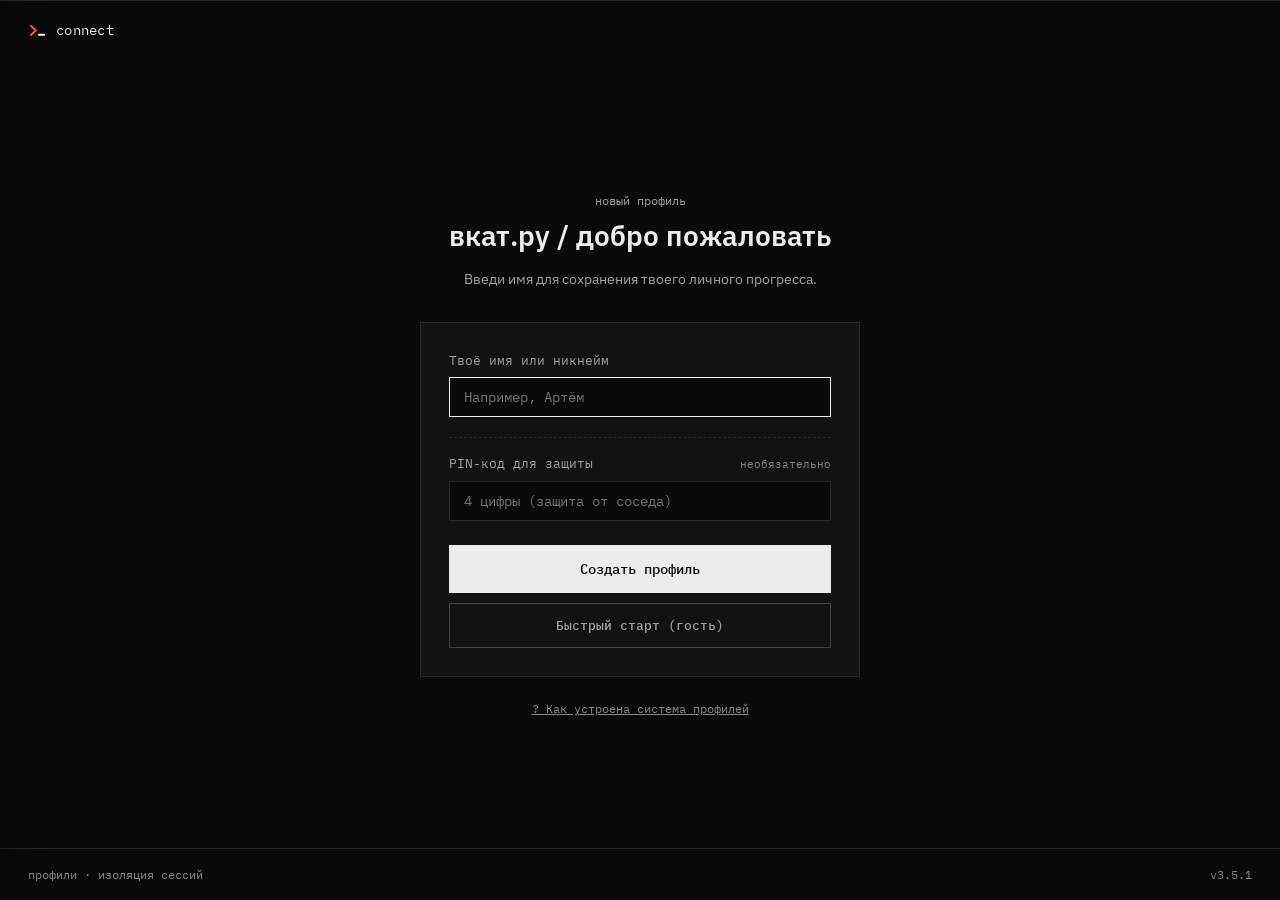
==== index.html @ 873db691 "feat(pet): glyphs in the intro slides Slides were text-only walls with a large empty bottom. Slide 1" ====
<!DOCTYPE html>
<html lang="ru">

<head>
  <meta charset="UTF-8">
  <meta name="viewport" content="width=device-width, initial-scale=1.0">
  <title>вкат.py — интерактивный тренажёр по Python</title>
  <link rel="icon" type="image/svg+xml" href="data:image/svg+xml,%3Csvg xmlns='http://www.w3.org/2000/svg' viewBox='0 0 32 32'%3E%3Crect width='32' height='32' rx='7' fill='%230B0B0C'/%3E%3Cpath d='M8 7l7 9-7 9' stroke='%23FF6A00' stroke-width='3.5' stroke-linecap='round' stroke-linejoin='round' fill='none'/%3E%3Crect x='17' y='22' width='8' height='3.5' rx='1.75' fill='%23FFFFFF'/%3E%3C/svg%3E">
  <link rel="stylesheet" href="app/styles.css">
  <link rel="stylesheet" href="app/pet-art.css">
</head>

<body>

  <!-- ТОПБАР (общий для экранов урока и финала) -->
  <div id="app-topbar" class="topbar" style="display: none;">
    <div class="topbar-brand">
      <div id="app-mark" class="mark" title="На стартовый экран">
        <svg viewBox="0 0 28 18" fill="none" class="brand-sign-mini" aria-hidden="true">
          <path d="M4 2.5L11 9L4 15.5" stroke="#FF6A00" stroke-width="2.75" stroke-linecap="round" stroke-linejoin="round"/>
          <rect x="14" y="13.5" width="10" height="2.75" rx="1.375" fill="#FFFFFF"/>
        </svg>
        <span>connect</span>
      </div>
      <button id="btn-tree-toggle" class="btn-tree-toggle" title="Оглавление курса">дерево тем</button>
      <button type="button" id="btn-topbar-sandbox" class="btn-tree-toggle" style="margin-left: 8px;" title="Свободная песочница Python">песочница</button>
    </div>
    <div class="topbar-right">
      <div id="app-user-badge" class="topbar-user" title="Активный профиль">
        <span id="app-user-name" class="user-name"></span>
        <button id="btn-app-switch-profile" class="btn-switch-profile">сменить</button>
      </div>
      <div id="app-breadcrumb" class="breadcrumb">тема <b>·</b> задание 1 из 5</div>
    </div>
  </div>
  <div class="progress-track">
    <div id="progress-fill" class="progress-fill"></div>
  </div>

  <!-- ЭКРАН 0: ВЫБОР ИЛИ СОЗДАНИЕ ПРОФИЛЯ -->
  <div id="screen-profiles" class="screen">
    <div class="topbar" style="border-bottom: none;">
      <div class="topbar-brand">
        <div class="mark">
          <svg viewBox="0 0 28 18" fill="none" class="brand-sign-mini" aria-hidden="true">
            <path d="M4 2.5L11 9L4 15.5" stroke="#FF6A00" stroke-width="2.75" stroke-linecap="round" stroke-linejoin="round"/>
            <rect x="14" y="13.5" width="10" height="2.75" rx="1.375" fill="#FFFFFF"/>
          </svg>
          <span>connect</span>
        </div>
      </div>
    </div>

    <!-- Режим А: Список профилей («Кто ты?») -->
    <div id="profiles-view-list" class="profiles-center">
      <div class="kicker">выбор профиля</div>
      <h1>Кто будет заниматься?</h1>
      <p class="start-sub">Прогресс и черновики кода сохраняются отдельно для каждого ученика.</p>

      <div class="profiles-quick-bar">
        <button type="button" id="btn-quick-start-list" class="btn-ghost-sm"
          title="Начать мгновенно без создания профиля">
          Быстрый старт (продолжить как гость)
        </button>
      </div>

      <div id="profiles-grid" class="profiles-grid">
        <!-- Карточки профилей рендерятся динамически -->
      </div>

      <div class="profiles-footer-actions">
        <button type="button" id="btn-show-profile-help-list" class="profiles-help-btn">
          ? Как устроена система профилей
        </button>
        <span class="footer-separator">·</span>
        <label class="btn-import-label" title="Импорт профиля из .json файла">
          ↑ Импортировать профиль из файла
          <input type="file" id="input-import-file" accept=".json" style="display: none;">
        </label>
      </div>
    </div>

    <!-- Режим Б: Создание нового профиля -->
    <div id="profiles-view-create" class="profiles-center" style="display: none;">
      <div class="kicker">новый профиль</div>
      <h1 id="create-profile-heading">Как тебя зовут?</h1>
      <p class="start-sub">Введи имя для сохранения твоего личного прогресса.</p>

      <form id="form-create-profile" class="profile-form">
        <div class="form-group">
          <label for="input-profile-name">Твоё имя или никнейм</label>
          <input type="text" id="input-profile-name" class="profile-input" placeholder="Например, Артём" maxlength="30"
            required autocomplete="off">
        </div>

        <div class="form-group form-group-pin">
          <div class="form-label-row">
            <label for="input-profile-pin">PIN-код для защиты</label>
            <span class="form-label-badge">необязательно</span>
          </div>
          <input type="password" id="input-profile-pin" class="profile-input" placeholder="4 цифры (защита от соседа)"
            maxlength="4" pattern="[0-9]*" inputmode="numeric" autocomplete="off">
        </div>

        <div id="legacy-migration-box" class="form-group-checkbox" style="display: none;">
          <label class="checkbox-label">
            <input type="checkbox" id="check-migrate-legacy" checked>
            <span>Перенести сохранённый прогресс с этого компьютера</span>
          </label>
        </div>

        <div class="profile-form-actions">
          <button type="submit" id="btn-submit-create-profile" class="btn-start">Создать профиль</button>
          <button type="button" id="btn-quick-start-create" class="btn-ghost"
            title="Войти сразу без создания профиля">Быстрый старт (гость)</button>
          <button type="button" id="btn-cancel-create-profile" class="btn-ghost" style="display: none;">Назад к
            списку</button>
        </div>
      </form>

      <div class="profiles-footer-actions" style="margin-top: 24px;">
        <button type="button" id="btn-show-profile-help-create" class="profiles-help-btn">
          ? Как устроена система профилей
        </button>
      </div>
    </div>

    <!-- Модальное окно ввода PIN-кода для закрытого профиля -->
    <div id="pin-modal" class="pin-modal-backdrop" style="display: none;">
      <div class="pin-modal-card">
        <button type="button" id="btn-modal-pin-close-x" class="modal-close-icon" title="Закрыть">✕</button>
        <div class="pin-modal-header">
          <div id="pin-modal-title" class="pin-modal-name">Имя</div>
          <p class="pin-modal-sub">Введи 4-значный PIN-код</p>
        </div>

        <div class="pin-dots" id="pin-dots">
          <span class="pin-dot"></span>
          <span class="pin-dot"></span>
          <span class="pin-dot"></span>
          <span class="pin-dot"></span>
        </div>

        <input type="password" id="input-modal-pin" class="pin-hidden-input" maxlength="4" pattern="[0-9]*"
          inputmode="numeric" autocomplete="off">
        <div id="pin-error-alert" class="pin-error-alert"></div>

        <div class="pin-modal-actions">
          <button type="button" id="btn-modal-pin-submit" class="btn-start">Войти</button>
          <button type="button" id="btn-modal-pin-cancel" class="btn-ghost">Отмена</button>
        </div>
      </div>
    </div>

    <!-- Модальное окно: справка о системе профилей -->
    <div id="modal-profile-help" class="info-modal-backdrop" style="display: none;">
      <div class="info-modal-card">
        <div class="info-modal-header">
          <div class="info-modal-title">Как работает тренажёр и профили</div>
          <button type="button" id="btn-close-profile-help-x" class="modal-close-icon" title="Закрыть">✕</button>
        </div>
        <div class="info-modal-body">
          <div class="help-item">
            <div class="help-item-title">1. Полная автономность (всё на твоём компьютере)</div>
            <p>Тренажёр не отправляет твои решения на сервер. Все задачи, черновики кода и прогресс сохраняются локально
              в твоём браузере. Никаких аккаунтов, паролей от почты или интернета.</p>
          </div>
          <div class="help-item">
            <div class="help-item-title">2. Занятия в классе за одним компьютером</div>
            <p>Если за этим же компьютером по очереди занимаются несколько учеников, каждый выбирает своё имя. Твой
              прогресс и черновики в редакторе изолированы от других.</p>
          </div>
          <div class="help-item">
            <div class="help-item-title">3. Быстрый старт (режим гостя)</div>
            <p>Если ты открыл тренажёр дома или по ссылке в интернете, нажми <b>«Быстрый старт»</b> — можно сразу писать
              код без ввода имени.</p>
          </div>
          <div class="help-item">
            <div class="help-item-title">4. PIN-код (защита от соседа)</div>
            <p>При создании профиля можно задать 4 цифры. Это необязательно, но защитит твой профиль от случайного клика
              соседа по парте.</p>
          </div>
          <div class="help-item">
            <div class="help-item-title">5. Перенос между компьютерами (Экспорт и Импорт)</div>
            <p>Наведи курсор на карточку своего профиля и нажми кнопку скачивания <b>↓</b>. Сохрани файл
              <code>.json</code> на флешку, а на следующем уроке загрузи через кнопку <b>«Импортировать профиль из
                файла»</b>.</p>
          </div>
          <div class="help-item">
            <div class="help-item-title">6. Независимые вкладки браузера</div>
            <p>Если открыть тренажёр в двух вкладках с разными профилями, они работают полностью независимо и не
              конфликтуют.</p>
          </div>
        </div>
        <div class="info-modal-footer">
          <button type="button" id="btn-close-profile-help-ok" class="btn-start">Понятно</button>
        </div>
      </div>
    </div>

    <div class="bottombar">
      <span>профили · изоляция сессий</span>
      <span id="version-reset-label" class="version-label"
        title="Удерживай 4 секунды для сброса всех профилей">v2.3.1</span>
    </div>
  </div>

  <!-- ЭКРАН 1: СТАРТОВЫЙ -->
  <div id="screen-start" class="screen">
    <canvas id="start-grid-canvas" class="start-grid-canvas"></canvas>
    <div class="topbar" style="border-bottom: none;">
      <div class="topbar-brand">
        <div class="mark">
          <svg viewBox="0 0 28 18" fill="none" class="brand-sign-mini" aria-hidden="true">
            <path d="M4 2.5L11 9L4 15.5" stroke="#FF6A00" stroke-width="2.75" stroke-linecap="round" stroke-linejoin="round"/>
            <rect x="14" y="13.5" width="10" height="2.75" rx="1.375" fill="#FFFFFF"/>
          </svg>
          <span>connect</span>
        </div>
        <button id="btn-tree-start" class="btn-tree-toggle" title="Оглавление курса">дерево тем</button>
      </div>
      <div id="start-user-badge" class="topbar-user" title="Активный профиль">
        <span id="start-user-name" class="user-name"></span>
        <button id="btn-start-switch-profile" class="btn-switch-profile">сменить</button>
      </div>
    </div>
    <div class="start-center">
      <div class="kicker">Платформа CONNECT</div>
      <h1 id="start-heading"><span class="heading-prompt">&gt;</span> <span id="start-typewriter">Пишешь код — сразу видишь результат</span></h1>
      <p class="start-sub">Три модуля: экспресс-вкат, углублённая практика, практикум — и большой пет-проект
        Alife-System соседним экраном, по стрелке. Без лекций и воды — честное исполнение в браузере без сервера и
        интернета.</p>

      <!-- Карточки модулей курса; стрелки по бокам ведут на витрину пет-проектов -->
      <div class="modules-carousel">
        <button type="button" id="btn-modules-prev" class="modules-nav-arrow" aria-label="Пет-проекты: Alife-System"
          title="Пет-проекты: Alife-System">
          <svg viewBox="0 0 15 18" fill="none" aria-hidden="true">
            <path d="M11 2.5L4 9L11 15.5" stroke="currentColor" stroke-width="2.75" stroke-linecap="round"
              stroke-linejoin="round" />
          </svg>
        </button>
        <div class="start-modules-grid">
          <div id="stage-cards" class="stage-cards"></div>
        </div>
        <button type="button" id="btn-modules-next" class="modules-nav-arrow" aria-label="Пет-проекты: Alife-System"
          title="Пет-проекты: Alife-System">
          <svg viewBox="0 0 15 18" fill="none" aria-hidden="true">
            <path d="M4 2.5L11 9L4 15.5" stroke="currentColor" stroke-width="2.75" stroke-linecap="round"
              stroke-linejoin="round" />
          </svg>
        </button>
      </div>

      <!-- Баннер песочницы Python -->
      <div class="start-sandbox-banner" id="start-sandbox-banner">
        <div class="sandbox-banner-text">
          <span class="sandbox-banner-title">СВОБОДНАЯ ПЕСОЧНИЦА PYTHON</span>
          <span class="sandbox-banner-desc">Пиши любой код, тестируй идеи, измеряй скорость и решай собственные задачи без ограничений проверки</span>
        </div>
        <button type="button" id="btn-start-sandbox" class="btn-primary" style="white-space: nowrap;">Войти в песочницу →</button>
      </div>

      <div class="start-note">прогресс сохраняется на этом устройстве</div>
      <div id="start-status" class="status-badge">Загрузка Python...</div>
    </div>
    <div class="bottombar">
      <span>python · до классов</span>
      <span>standalone</span>
    </div>
  </div>

  <!-- ЭКРАН 2: УРОК -->
  <div id="screen-lesson" class="screen">
    <!-- Для теории: полноэкранная панель чтения -->
    <div id="pane-theory" class="pane-theory" style="display: none;">
      <div class="theory-layout">
        <div class="theory-wrapper">
          <div class="pane-label">теория</div>
          <h1 id="theory-title">Заголовок теории</h1>
          <div id="theory-content"></div>
          <div class="theory-footer">
            <button id="btn-theory-next" class="btn-start">Дальше</button>
          </div>
        </div>
        <aside class="theory-aside">
          <figure id="theory-visual" class="visual" role="img" hidden></figure>
        </aside>
      </div>
    </div>

    <!-- Двухпанельная сетка для code / predict / quiz -->
    <div id="main-panes" class="main-panes">
      <!-- Панель объяснения и задания -->
      <div class="pane pane-explain">
        <div class="pane-label" id="explain-label">объяснение</div>
        <div class="title-row">
          <h1 id="explain-title">Заголовок урока</h1>
          <span id="task-badge" class="badge-tier" style="display: none;"></span>
        </div>
        <div id="explain-content">
          <p>Текст объяснения.</p>
        </div>

        <div id="example-box" class="example">code example<span class="out">output</span></div>

        <div id="task-box" class="task">
          <div class="task-label">задание</div>
          <div id="task-content">
            <p>Условие задачи.</p>
          </div>
        </div>

        <!-- Схема к теме (декоративно-поясняющая, см. app/glyphs.js) -->
        <figure id="visual" class="visual" role="img" hidden></figure>
      </div>

      <!-- Правая панель для code -->
      <div id="pane-code" class="pane pane-code">
        <div id="code-pane-label" class="pane-label">твой код</div>
        <div class="editor-wrapper">
          <div id="line-numbers" class="line-numbers" aria-hidden="true">1</div>
          <pre id="editor-highlight" class="editor-highlight" aria-hidden="true"></pre>
          <textarea id="code-editor" class="editor" spellcheck="false"
            placeholder="# Напиши решение здесь..."></textarea>
          <div id="autocomplete-popup" class="autocomplete-popup"></div>
        </div>

        <div class="editor-footer">
          <div class="hint-container">
            <button id="hint-toggle" class="hint-toggle">показать подсказку</button>
            <div id="hint-content" class="hint-content"></div>
          </div>
          <div class="btn-actions">
            <button id="btn-skip" class="btn-skip" style="display: none;">Пропустить</button>
            <button id="btn-exec" class="btn-ghost" title="Выполнить код (без зачёта)">▶ Запустить</button>
            <button id="btn-run" class="btn-run">Проверить</button>
            <button id="btn-next" class="btn-next">Следующее задание</button>
          </div>
        </div>

        <!-- Панель fed-stdin (показывается только для заданий с input) -->
        <div id="stdin-panel" class="stdin-panel" style="display: none;">
          <div class="stdin-panel-header">
            <span class="stdin-panel-title">Ввод программы (stdin)</span>
            <span class="stdin-panel-hint">Каждая строка — отдельный вызов input()</span>
          </div>
          <textarea id="stdin-editor" class="stdin-editor" spellcheck="false" placeholder="Введи строки для input()..."></textarea>
        </div>

        <!-- Зона результата code -->
        <div id="result-box" class="result">
          <div class="result-row">
            <span id="result-mark" class="result-mark ok">✓</span>
            <div>
              <div id="result-title" class="result-title">Задание засчитано</div>
              <div id="result-sub" class="result-sub">Вывод совпадает, код написан верно</div>
            </div>
          </div>

          <div id="error-explain" class="error-explain" style="display: none;">
            <div class="error-explain-label">что это значит</div>
            <div id="error-explain-text" class="error-explain-text"></div>
          </div>

          <div id="console-out" class="console" style="display: none;"></div>

          <div id="improve-box" class="improve">
            <div class="improve-label">как сделать лучше</div>
            <div id="improve-content"></div>
          </div>
        </div>

        <!-- Пока проверки не было: «терминал» вместо пустоты -->
        <div id="result-idle" class="result-idle">
          <div class="result-idle-label">вывод</div>
          <div class="result-idle-text"><span class="prompt">›</span> результат проверки появится здесь<span class="cursor">_</span></div>
        </div>
      </div>

      <!-- Правая панель для predict -->
      <div id="pane-predict" class="pane pane-predict" style="display: none;">
        <div class="pane-label">код программы (только для чтения)</div>
        <pre id="predict-code-view" class="predict-code"></pre>

        <div id="predict-stdin-box" class="predict-stdin-box" style="display: none;">
          <div class="pane-label">входные данные программы (stdin)</div>
          <pre id="predict-stdin-view" class="predict-stdin-view"></pre>
        </div>

        <div class="task-label" style="margin-top: 20px;">что выведет программа?</div>
        <textarea id="predict-input" class="predict-input"
          placeholder="Введи ожидаемый вывод (например: 13)..."></textarea>

        <div class="editor-footer" style="padding: 0; margin-top: 10px;">
          <div style="font-size: 11px; color: var(--text-dim); font-family: var(--font-mono);">Enter — проверить, Shift+Enter — новая строка</div>
          <div class="btn-actions">
            <button id="btn-predict-check" class="btn-run">Проверить</button>
            <button id="btn-predict-next" class="btn-next" style="display: none;">Следующее задание</button>
          </div>
        </div>

        <div id="predict-result-box" class="result" style="margin-top: 20px;">
          <div class="result-row">
            <span id="predict-result-mark" class="result-mark ok">✓</span>
            <div>
              <div id="predict-result-title" class="result-title">Ответ совпал</div>
              <div id="predict-result-sub" class="result-sub"></div>
            </div>
          </div>
          <div id="predict-explain-box" class="explain-box" style="margin-top: 14px;">
            <div class="task-label">разбор</div>
            <div id="predict-explain-content" style="color: var(--text-muted); font-size: 13px; line-height: 1.6;">
            </div>
          </div>
        </div>
      </div>

      <!-- Правая панель для quiz -->
      <div id="pane-quiz" class="pane pane-quiz" style="display: none;">
        <div class="pane-label">вопрос с вариантами ответов</div>
        <h2 id="quiz-question" style="font-size: 16px; font-weight: 500; margin-bottom: 14px;"></h2>
        <pre id="quiz-code-view" class="predict-code" style="display: none;"></pre>

        <div id="quiz-options" class="quiz-options"></div>

        <div class="editor-footer" style="padding: 0; margin-top: 14px;">
          <div></div>
          <div class="btn-actions">
            <button id="btn-quiz-check" class="btn-run">Проверить</button>
            <button id="btn-quiz-next" class="btn-next" style="display: none;">Следующее задание</button>
          </div>
        </div>

        <div id="quiz-result-box" class="result" style="margin-top: 20px;">
          <div class="result-row">
            <span id="quiz-result-mark" class="result-mark ok">✓</span>
            <div>
              <div id="quiz-result-title" class="result-title">Верно</div>
              <div id="quiz-result-sub" class="result-sub"></div>
            </div>
          </div>
          <div id="quiz-explain-box" class="explain-box" style="margin-top: 14px;">
            <div class="task-label">разбор</div>
            <div id="quiz-explain-content" style="color: var(--text-muted); font-size: 13px; line-height: 1.6;"></div>
          </div>
        </div>
      </div>

    </div>

    <!-- Боттомбар урока -->
    <div class="bottombar">
      <span id="lesson-topic">python · до классов</span>
      <div id="step-dots" class="step-dots"></div>
      <span id="step-label">шаг 1 / 5</span>
    </div>
  </div>

  <!-- ЭКРАН 5: ПЕСОЧНИЦА PYTHON (PLAYGROUND) -->
  <div id="screen-sandbox" class="screen">
    <header class="sandbox-header">
      <div class="sandbox-header-left">
        <button type="button" id="btn-sandbox-back" class="btn-ghost-sm" title="Вернуться назад">← Назад</button>
        <span class="sandbox-header-title">ПЕСОЧНИЦА PYTHON</span>
        <span class="sandbox-env-badge">PYTHON 3.12 • PYODIDE WORKER</span>
      </div>
      <div class="sandbox-header-right">
        <button type="button" id="btn-sandbox-run" class="sandbox-btn sandbox-btn-primary" title="Выполнить код (Ctrl+Enter)">▶ Запустить</button>
        <button type="button" id="btn-sandbox-stop" class="sandbox-btn sandbox-btn-danger" style="display: none;" title="Прервать выполнение">⏹ Стоп</button>
        <button type="button" id="btn-sandbox-clear-out" class="sandbox-btn sandbox-btn-ghost" title="Очистить терминал">Очистить вывод</button>
        <button type="button" id="btn-sandbox-reset" class="sandbox-btn sandbox-btn-ghost" title="Сбросить код к шаблону">Сбросить код</button>
      </div>
    </header>

    <main class="sandbox-body" id="sandbox-body">
      <!-- Левая колонка: редактор кода -->
      <section class="sandbox-editor-panel">
        <div class="sandbox-editor-toolbar">
          <div class="sandbox-preset-group">
            <span class="sandbox-toolbar-label">// ШАБЛОН:</span>
            <div class="sandbox-menu" id="sandbox-preset-menu">
              <button type="button" id="sandbox-preset-btn" class="sandbox-menu-btn" aria-haspopup="listbox" aria-expanded="false" aria-controls="sandbox-preset-list">
                <span id="sandbox-preset-current" class="sandbox-menu-current">Чистый скрипт</span>
                <span class="sandbox-menu-caret" aria-hidden="true">▾</span>
              </button>
              <ul id="sandbox-preset-list" class="sandbox-menu-list" role="listbox" tabindex="-1" hidden></ul>
              <select id="sandbox-preset-select" class="sandbox-select-native" tabindex="-1" aria-hidden="true">
                <option value="empty" data-tag="основа">Чистый скрипт</option>
                <option value="input_io" data-tag="ввод">Ввод данных: input()</option>
                <option value="benchmark" data-tag="замер">Замер скорости</option>
                <option value="binary_search" data-tag="алгоритм">Бинарный поиск</option>
                <option value="freq_dict" data-tag="алгоритм">Частотный словарь</option>
                <option value="comprehensions" data-tag="списки">Продвинутые списки и срезы</option>
                <option value="oop_stack" data-tag="структура">Стек (Stack)</option>
              </select>
            </div>
          </div>
          <div class="sandbox-editor-actions">
            <button type="button" id="btn-sandbox-copy" class="sandbox-tool-btn" title="Скопировать код в буфер">Скопировать</button>
            <button type="button" id="btn-sandbox-download" class="sandbox-tool-btn" title="Сохранить файл .py">Скачать .py</button>
          </div>
        </div>

        <div class="sandbox-editor-wrapper">
          <div class="editor-wrapper sandbox-editor-inner">
            <div id="sandbox-line-numbers" class="line-numbers" aria-hidden="true"></div>
            <pre id="sandbox-editor-highlight" class="editor-highlight" aria-hidden="true"></pre>
            <textarea id="sandbox-code-editor" class="editor" spellcheck="false" autocomplete="off" autocapitalize="off" placeholder="# Пиши любой код на Python 3..."></textarea>
            <div id="sandbox-autocomplete-popup" class="autocomplete-popup" style="display: none;"></div>
          </div>
        </div>

        <!-- Панель ввода stdin в песочнице -->
        <div id="sandbox-stdin-panel" class="sandbox-stdin-panel">
          <div class="sandbox-stdin-header">
            <span class="sandbox-stdin-title">// ВВОД ПРОГРАММЫ (STDIN ДЛЯ INPUT):</span>
          </div>
          <textarea id="sandbox-stdin-editor" class="sandbox-stdin-editor" spellcheck="false" placeholder="Введи строки для input()..."></textarea>
        </div>

        <div class="sandbox-editor-footer">
          <span class="sandbox-editor-hint">Ctrl + Enter — быстрый запуск • Tab — 4 пробела</span>
          <span class="sandbox-editor-status">
            <button type="button" id="btn-sandbox-undo" class="sandbox-tool-btn" hidden>Вернуть прежний код</button>
            <span class="sandbox-save-status" id="sandbox-save-status">сохранено локально</span>
          </span>
        </div>
      </section>

      <!-- Правая колонка: терминал вывода -->
      <section class="sandbox-terminal-panel">
        <div class="sandbox-terminal-header">
          <div class="sandbox-term-left">
            <span id="sandbox-term-dot" class="terminal-dot ready"></span>
            <span id="sandbox-term-status" class="term-status-text">Готов к запуску</span>
          </div>
          <div class="sandbox-term-right">
            <span id="sandbox-term-time" class="sandbox-term-badge">Время: —</span>
            <span id="sandbox-term-lines" class="sandbox-term-badge">Строк: 0</span>
          </div>
        </div>

        <div class="sandbox-terminal-body" id="sandbox-terminal-body">
          <div id="sandbox-terminal-welcome" class="terminal-welcome-msg">
            <div class="welcome-line">// Терминал Python 3.12 (Pyodide Worker)</div>
            <div class="welcome-line">// Нажми «Запустить» или нажми Ctrl+Enter, чтобы увидеть вывод.</div>
          </div>
          <pre id="sandbox-terminal-output" class="sandbox-terminal-output" style="display: none;"></pre>
        </div>
      </section>
    </main>
  </div>

  <!-- ЭКРАН 3: ФИНАЛЬНЫЙ -->
  <div id="screen-finish" class="screen">
    <div class="finish-center">
      <div class="finish-mark">✓</div>
      <h1 id="finish-title">Базовый разрыв закрыт!</h1>
      <p id="finish-sub" class="finish-sub">Ты прошёл все ключевые темы. Теперь ты готов подключиться к занятиям группы
        на равных.</p>

      <div class="finish-actions">
        <button id="btn-finish-next-stage" class="btn-start" style="display: none;">Дальше</button>
        <button id="btn-restart" class="btn-restart">Повторить этап</button>
      </div>
    </div>
    <div class="bottombar">
      <span id="finish-stage-label">python · этап</span>
      <span>этап завершён</span>
    </div>
  </div>

  <!-- ЭКРАН 4: ВИТРИНА ПЕТ-ПРОЕКТОВ -->
  <div id="screen-projects" class="screen">
    <header class="life-header">
      <div class="life-header-left">
        <button type="button" id="btn-projects-back" class="btn-ghost-sm" title="Вернуться к модулям курса">← Модули
          курса</button>
        <span class="life-header-title">Пет-проекты</span>
      </div>
    </header>
    <main class="projects-center">
      <div class="kicker">витрина пет-проектов</div>
      <!-- Проект №1: Тамагочи; id нужен валидатору, рендерит pet-renderer.js -->
      <div id="pet-start-card" class="stage-card project-hero"></div>
      <!-- Проект №2 (продвинутый); id нужен валидатору, рендерит life-renderer.js -->
      <div id="life-start-card" class="stage-card project-hero"></div>
      <div class="projects-note">следующий пет-проект появится на этой полке</div>
    </main>
  </div>

  <!-- ЭКРАН 5: ПЕТ-ПРОЕКТ ALIFE-SYSTEM -->
  <div id="screen-life" class="screen">
    <header class="life-header">
      <div class="life-header-left">
        <button type="button" id="btn-life-back" class="btn-ghost-sm" title="Вернуться на витрину пет-проектов">← Пет-проекты</button>
        <span class="life-header-title">Alife-System</span>
        <span class="life-step-badge" id="life-step-indicator">шаг 1 из 4</span>
        <span class="life-step-dots" id="life-step-dots"></span>
      </div>
      <div class="life-header-right">
        <button type="button" id="btn-life-open-intro" class="btn-ghost-sm life-btn-theory" title="Теория и правила симулятора">Теория и правила</button>
        <button type="button" id="btn-life-skip-intro" class="btn-ghost-sm life-btn-skip" style="display: none;" title="Перейти к коду">В лабораторию</button>
        <div class="life-pattern-toast" id="life-pattern-toast" style="display: none;">
          <span class="toast-icon" id="life-toast-icon">▪</span>
          <span class="toast-text" id="life-toast-text">Обнаружен паттерн</span>
        </div>
      </div>
    </header>

    <!-- ВВОДНЫЙ БРИФИНГ И ТЕОРИЯ (ЭКРАНЫ ОБУЧЕНИЯ) -->
    <div id="life-intro-view" class="life-intro-view" style="display: none;">
      <div class="life-intro-container">
        <!-- Навигационные вкладки глав -->
        <nav class="life-intro-tabs" id="life-intro-tabs">
          <button type="button" class="intro-tab-btn active" data-slide="1">01 Конвей</button>
          <button type="button" class="intro-tab-btn" data-slide="2">02 Окрестность Мура</button>
          <button type="button" class="intro-tab-btn" data-slide="3">03 Законы B3/S23</button>
          <button type="button" class="intro-tab-btn" data-slide="4">04 Задачи</button>
        </nav>

        <!-- Контейнер слайдов -->
        <div class="life-intro-slides" id="life-intro-slides">
          <!-- СЛАЙД 1: Концепт: Игра без игроков -->
          <article class="intro-slide active" data-slide="1">
            <div class="intro-kicker">концепт симуляции</div>
            <h2 class="intro-title">Джон Конвей и феномен эмерджентности</h2>
            <div class="intro-photo-row">
            <figure class="intro-photo">
              <img src="assets/images/conway.jpg" alt="Джон Х. Конвей, 2005">
              <figcaption class="intro-photo-attribution">фото: Thane Plambeck · CC BY 2.0</figcaption>
            </figure>
            </div>
            <div class="intro-content">
              <p>В 1970 году британский математик Джон Конвей разработал модель «Жизнь» (Game of Life). Это математический клеточный автомат класса <strong>Zero-player game</strong> — игра с нулевым числом игроков.</p>
              <p>Здесь нет персонажей, джойстиков или команд перемещения в коде. Твоя роль — <strong>архитектор законов физики</strong>. Ты задаёшь локальные правила поведения для отдельной клетки, а макромир эволюционирует сам.</p>
              <div class="intro-box">
                <div class="intro-box-title">Главный принцип клеточных автоматов</div>
                <div class="intro-box-formula">
                  <span>Простые правила одной клетки</span>
                  <span class="formula-arrow">→</span>
                  <span class="formula-accent">Сложное коллективное поведение</span>
                </div>
                <p class="intro-box-desc">Из двух условий рождаются вечные осцилляторы, пульсары, самодвижущиеся планеры (глайдеры) и вычислительные конвейеры, способные эмулировать компьютер Тьюринга.</p>
              </div>
            </div>
            <div class="intro-footer">
              <button type="button" class="life-btn life-btn-intro-next" data-next="2">Далее: Окрестность Мура →</button>
            </div>
          </article>

          <!-- СЛАЙД 2: Окрестность Мура: 8 направлений -->
          <article class="intro-slide" data-slide="2" style="display: none;">
            <div class="intro-kicker">топология поля</div>
            <h2 class="intro-title">Окрестность Мура: 8 направлений</h2>
            <div class="intro-content">
              <p>Клетка в симуляторе абсолютно локальна: у неё нет глобального зрения. Она ничего не знает о размерах сетки и далёких колониях.</p>
              <p>Всё её окружение — это <strong>ровно 8 соседних ячеек</strong>: по горизонтали, вертикали и диагоналям. В координатах сетки это смещения <code>dx</code> и <code>dy</code> от −1 до +1, исключая пару <code>(0, 0)</code> (сама клетка не считается своим соседом).</p>
              
              <div class="intro-interactive-moore">
                <div class="moore-widget-header">
                  <span>Интерактивный тренажёр: кликай по соседям</span>
                  <span class="moore-count-badge" id="moore-count-badge">Соседей: 3</span>
                </div>
                <div class="moore-grid-wrapper">
                  <div class="moore-grid-3x3" id="moore-grid">
                    <button type="button" class="moore-cell active" data-idx="0">(-1, -1)</button>
                    <button type="button" class="moore-cell active" data-idx="1">(0, -1)</button>
                    <button type="button" class="moore-cell active" data-idx="2">(1, -1)</button>
                    <button type="button" class="moore-cell" data-idx="3">(-1, 0)</button>
                    <div class="moore-center-cell">(x, y)</div>
                    <button type="button" class="moore-cell" data-idx="4">(1, 0)</button>
                    <button type="button" class="moore-cell" data-idx="5">(-1, 1)</button>
                    <button type="button" class="moore-cell" data-idx="6">(0, 1)</button>
                    <button type="button" class="moore-cell" data-idx="7">(1, 1)</button>
                  </div>
                  <div class="moore-prediction-card" id="moore-prediction-card">
                    <div class="pred-row">
                      <span class="pred-label">Если клетка жива:</span>
                      <strong class="pred-val ok" id="moore-pred-alive">ВЫЖИВЕТ (2–3 соседа)</strong>
                    </div>
                    <div class="pred-row">
                      <span class="pred-label">Если клетка пуста:</span>
                      <strong class="pred-val born" id="moore-pred-dead">РОДИТСЯ НОВАЯ (ровно 3)</strong>
                    </div>
                  </div>
                </div>
              </div>
            </div>
            <div class="intro-footer">
              <button type="button" class="life-btn life-btn-ghost life-btn-intro-prev" data-prev="1">← Назад</button>
              <button type="button" class="life-btn life-btn-intro-next" data-next="3">Далее: Законы B3/S23 →</button>
            </div>
          </article>

          <!-- СЛАЙД 3: Законы Жизни (B3/S23) -->
          <article class="intro-slide" data-slide="3" style="display: none;">
            <div class="intro-kicker">физика Конвея</div>
            <h2 class="intro-title">Законы B3/S23: рождение, выживание, смерть</h2>
            <div class="intro-content">
              <p>Вселенная классического автомата управляется всего двумя условиями:</p>
              <ul class="intro-rules-list">
                <li><strong>B3 (Birth 3):</strong> в пустой ячейке зарождается жизнь, если рядом ровно 3 соседа.</li>
                <li><strong>S23 (Survive 2, 3):</strong> живая клетка продолжает жить, если рядом 2 или 3 соседа.</li>
                <li><strong>Смерть:</strong> меньше 2 — гибель от одиночества; больше 3 — гибель от перенаселения.</li>
              </ul>

              <div class="intro-demo-container">
                <div class="intro-demo-toolbar">
                  <span class="intro-demo-label">Полигон: 3 ключевых опыта</span>
                  <div class="intro-demo-actions">
                    <button type="button" class="life-btn life-btn-sm" id="btn-demo-single">1. Одиночество</button>
                    <button type="button" class="life-btn life-btn-sm" id="btn-demo-blinker">2. Мигалка</button>
                    <button type="button" class="life-btn life-btn-sm life-btn-primary" id="btn-demo-glider">3. Глайдер</button>
                    <button type="button" class="life-btn life-btn-sm" id="btn-demo-toggle">Пауза</button>
                  </div>
                </div>
                <div class="intro-demo-hint">Полигон живой: тыкай в клетки — клик ставит или убирает, зажми и веди — рисуй. Эволюция идёт сама, ⏸ — пауза.</div>
                <div class="intro-demo-canvas-row">
                  <canvas id="life-demo-canvas" width="280" height="280"></canvas>
                  <div class="intro-demo-info" id="intro-demo-info">
                    <div class="demo-info-title" id="demo-info-title">Глайдер (5 клеток)</div>
                    <p class="demo-info-desc" id="demo-info-desc">Клетки шагают сквозь пространство. Команды перемещения в коде нет — движение рождается из последовательных рождений и смертей соседей.</p>
                  </div>
                </div>
              </div>
            </div>
            <div class="intro-footer">
              <button type="button" class="life-btn life-btn-ghost life-btn-intro-prev" data-prev="2">← Назад</button>
              <button type="button" class="life-btn life-btn-intro-next" data-next="4">Далее: План разработки →</button>
            </div>
          </article>

          <!-- СЛАЙД 4: План разработки симулятора -->
          <article class="intro-slide" data-slide="4" style="display: none;">
            <div class="intro-kicker">инженерный план</div>
            <h2 class="intro-title">Архитектура симулятора: 4 шага</h2>
            <div class="intro-content">
              <p>В лаборатории ты восстановишь движок симуляции на чистом Python по принципу «от простого к сложному»:</p>
              
              <div class="intro-roadmap">
                <div class="roadmap-item">
                  <div class="roadmap-badge">ШАГ 1</div>
                  <div class="roadmap-info">
                    <strong class="roadmap-title">Искра Жизни — should_live(alive, neighbors)</strong>
                    <span class="roadmap-desc">Чистая логика if/else без матриц. Реализация правил B3/S23 для одной клетки.</span>
                  </div>
                </div>
                <div class="roadmap-item">
                  <div class="roadmap-badge">ШАГ 2</div>
                  <div class="roadmap-info">
                    <strong class="roadmap-title">Сенсор горизонта — is_alive(grid, x, y)</strong>
                    <span class="roadmap-desc">Безопасная проверка границ поля сетки 50x50, предотвращающая ошибку IndexError.</span>
                  </div>
                </div>
                <div class="roadmap-item">
                  <div class="roadmap-badge">ШАГ 3</div>
                  <div class="roadmap-info">
                    <strong class="roadmap-title">Био-радар 8 направлений — count_neighbors(grid, x, y)</strong>
                    <span class="roadmap-desc">Опрос окрестности Мура вокруг клетки через сенсор. Запуск легендарного Глайдера.</span>
                  </div>
                </div>
                <div class="roadmap-item">
                  <div class="roadmap-badge">ШАГ 4</div>
                  <div class="roadmap-info">
                    <strong class="roadmap-title">Матрица миров — step_rules(...)</strong>
                    <span class="roadmap-desc">Пульт Создателя: разблокировка альтернативных вселенных (HighLife, Seeds) и пресетов.</span>
                  </div>
                </div>
              </div>
            </div>
            <div class="intro-footer">
              <button type="button" class="life-btn life-btn-ghost life-btn-intro-prev" data-prev="3">← Назад</button>
              <button type="button" class="life-btn life-btn-primary" id="btn-intro-enter-lab">Войти в лабораторию →</button>
            </div>
          </article>
        </div>
      </div>
    </div>

    <main class="life-body" id="life-body">
      <!-- Левая колонка: интерактивная вселенная -->
      <section class="life-canvas-panel" id="life-canvas-panel">
        <div class="life-stage">
        <div class="life-hud" aria-label="Состояние поля">
          <div class="hud-left">
            <span class="hud-item">поколение <strong id="life-stat-gen">0000</strong></span>
            <span class="hud-item">живых <strong id="life-stat-pop">0</strong></span>
            <span class="hud-item">плотность <strong id="life-stat-density">0.00%</strong></span>
          </div>
          <canvas id="life-sparkline" width="100" height="24" title="История популяции"></canvas>
        </div>

        <div class="life-canvas-container">
          <canvas id="life-main-canvas" width="500" height="500"></canvas>

          <div id="life-birth-overlay" class="life-birth-overlay" style="display: none;">
            <div class="birth-message">
              <h2>Мир ожил</h2>
              <p>Законы Alife-System активированы</p>
            </div>
          </div>
        </div>

        <div class="life-controls-bar">
          <div class="life-btn-group">
            <button type="button" id="btn-life-play" class="life-btn life-btn-sm">Старт</button>
            <button type="button" id="btn-life-step" class="life-btn life-btn-sm life-btn-ghost">Шаг</button>
            <button type="button" id="btn-life-clear" class="life-btn life-btn-sm life-btn-ghost">Очистить</button>
            <button type="button" id="btn-life-random" class="life-btn life-btn-sm life-btn-ghost">Случайно</button>
          </div>
        </div>

        <div class="life-controls-bar life-controls-bar-secondary">
          <div class="life-speed-control">
            <label for="life-speed-slider">Скорость:</label>
            <input type="range" id="life-speed-slider" min="1" max="30" value="10">
            <span id="life-speed-val">10/с</span>
          </div>
          <div class="life-presets-dropdown">
            <select id="life-preset-select" class="life-select" disabled title="Пресеты откроются после Шага 4">
              <option value="" disabled selected>Пресеты...</option>
              <option value="glider">Глайдер</option>
              <option value="blinker">Мигалка</option>
              <option value="pulsar">Пульсар</option>
              <option value="gosper">Пушка Госпера</option>
              <option value="acorn">Жёлудь (Хаос)</option>
            </select>
          </div>
          <div class="life-presets-dropdown">
            <select id="life-universe-select" class="life-select" style="display: none;" title="Вселенная правил">
            </select>
          </div>
        </div>

        <div class="life-canvas-hint">
          <span>ЛКМ — рисовать клетки</span> · <span>ПКМ / Shift+ЛКМ — стирать</span>
        </div>
        </div>
      </section>

      <!-- Разделитель колонок (сплиттер) -->
      <div class="life-splitter" id="life-splitter" role="separator" aria-orientation="vertical" tabindex="0" title="Потяни, чтобы изменить ширину панелей (двойной клик — сброс)"></div>

      <!-- Правая колонка: задание, глиф, редактор Python -->
      <section class="life-editor-panel" id="life-editor-panel">
        <div class="life-task-card">
          <h2 id="life-task-title">Шаг 1: Сенсор границ мира</h2>
          <div id="life-glyph-slot" class="life-glyph-slot"></div>
          <div id="life-task-desc" class="life-task-desc"></div>
          <div class="life-hint-box">
            <button type="button" id="btn-life-hint" class="life-btn life-btn-sm life-btn-ghost" style="display: none;">Подсказка</button>
            <div id="life-hint-content" class="life-hint-content"></div>
          </div>
        </div>

        <div class="life-code-wrapper">
          <div class="life-editor-header">
            <span>решение · python 3</span>
            <span id="life-editor-status" class="editor-status">Не проверено</span>
          </div>
          <div class="life-editor-container">
            <div id="life-line-numbers" class="life-line-numbers" aria-hidden="true">1</div>
            <pre id="life-editor-highlight" class="editor-highlight life-editor-highlight" aria-hidden="true"></pre>
            <textarea id="life-code-editor" class="life-code-area" spellcheck="false" placeholder="# Напиши решение здесь..."></textarea>
            <div id="life-autocomplete-popup" class="autocomplete-popup"></div>
          </div>
        </div>

        <div class="life-action-bar">
          <div id="life-feedback" class="life-feedback-msg"></div>
          <div class="life-action-buttons">
            <button type="button" id="btn-life-run-local" class="life-btn life-btn-ghost" disabled title="Откроется после сдачи шагов 1-3">Испытать на поле</button>
            <button type="button" id="btn-life-submit" class="life-btn" title="Ctrl + Enter">Проверить</button>
          </div>
        </div>
      </section>
    </main>
  </div>

  <!-- Эталонный Python-скаффолд симулятора (инжекция кода ученика через __STUDENT_CODE__) -->
  <script type="text/x-python" id="vkat-life-scaffold">
# === ДВИЖОК СИМУЛЯТОРА GAME OF LIFE (СКАФФОЛД) ===
import json

WIDTH = 50
HEIGHT = 50

# Сюда инжектируется код студента:
__STUDENT_CODE__

def create_empty_grid(w=WIDTH, h=HEIGHT):
    return [[0 for _ in range(w)] for _ in range(h)]

def simulate_step(grid):
    new_grid = create_empty_grid(len(grid[0]), len(grid))
    for y in range(len(grid)):
        for x in range(len(grid[0])):
            alive = is_alive(grid, x, y)
            neighbors = count_neighbors(grid, x, y)
            new_grid[y][x] = 1 if should_live(alive, neighbors) else 0
    return new_grid

def get_grid_json(grid):
    return json.dumps(grid)
  </script>

  <!-- ЭКРАН 6: ТЕРАРИУМ (ПЕТ-ПРОЕКТ ТАМАГОЧИ) -->
  <div id="screen-pet" class="screen">
    <header class="life-header">
      <div class="life-header-left">
        <button type="button" id="btn-pet-back" class="btn-ghost-sm" title="Вернуться на витрину пет-проектов">← Пет-проекты</button>
        <span class="life-header-title">Тамагочи</span>
        <span class="life-step-badge" id="pet-step-indicator">шаг 1 из 4</span>
        <span class="life-step-dots" id="pet-step-dots"></span>
      </div>
      <div class="life-header-right">
        <button type="button" id="btn-pet-open-intro" class="btn-ghost-sm life-btn-theory" title="Как устроен терариум">Как играть</button>
        <button type="button" id="btn-pet-skip-intro" class="btn-ghost-sm life-btn-skip" style="display: none;" title="Перейти к коду">В терариум</button>
      </div>
    </header>

    <!-- ВВОДНЫЙ БРИФИНГ (2 СЛАЙДА) -->
    <div id="pet-intro-view" class="life-intro-view" style="display: none;">
      <div class="life-intro-container">
        <nav class="life-intro-tabs" id="pet-intro-tabs">
          <button type="button" class="intro-tab-btn active" data-slide="1">01 Знакомство</button>
          <button type="button" class="intro-tab-btn" data-slide="2">02 Управление</button>
        </nav>
        <div id="pet-intro-slides">
          <article class="intro-slide" data-slide="1">
            <h2>Это Байт. Он пока в яйце.</h2>
            <div class="intro-visual" data-glyph="petHatch"></div>
            <p>Тамагочи — пет-проект, где твой Python становится жизнью: пара строк — и питомец на сцене
              меняет поведение. Никаких двумерных списков — питомец это <b>словарь</b>:
              ключи <b>«имя»</b>, <b>«сытость»</b>, <b>«настроение»</b>, <b>«энергия»</b> (числа 0..100).</p>
            <p>Яйцо трескается от каждой проверки — даже неудачной. Собери питомца в шаге 1 —
              и скорлупа разломится у тебя на глазах.</p>
            <p>Каждый шаг — несколько строк и мгновенный результат: Байт жуёт твоим <code>feed()</code>,
              прыгает твоим <code>play()</code> и живёт по часам твоего <code>tick()</code>.</p>
          </article>
          <article class="intro-slide" data-slide="2">
            <h2>Управление терариумом</h2>
            <p>Кнопки сцены — это <b>вызовы твоих сданных функций</b>: «Кормить» запускает твой
              <code>feed()</code> (оживёт после шага 2), «Играть» — твой <code>play()</code> (после шага 3).
              «Спать» — единственное действие без кода, доступно сразу после вылупления.
              После шага 4 заведутся суточные часы: «+1 час» и «Автодень».</p>
            <div class="intro-visual" data-glyph="petDay"></div>
            <p><b>Клик по питомцу</b> — погладить (чуть-чуть настроения в подарок).</p>
            <p>Кнопка <b>«Запустить»</b> — свободный запуск кода со строками ввода: там живёт испытание
              <b>«Угадайка»</b> — Байт загадал число от 1 до 10, угадай его циклом <code>while</code> и <code>input()</code>.
              Это и песочница: изменяй словарь <code>pet</code> — Байт на сцене отреагирует сразу.</p>
            <p>Питомец «спит в капсуле», пока ты не в сети: между сессиями статы бережно замораживаются —
              никакого мёртвого питомца после выходных.</p>
            <button type="button" id="btn-pet-enter-lab" class="life-btn">Войти в терариум →</button>
          </article>
        </div>
      </div>
    </div>

    <main class="life-body" id="pet-body">
      <!-- Левая колонка: сцена питомца -->
      <section class="life-canvas-panel" id="pet-stage-panel">
        <div class="life-stage pet-terrarum">
          <div class="life-hud pet-hud" aria-label="Часы терариума">
            <div class="hud-left">
              <span class="hud-item">час <strong id="pet-clock">14:00</strong></span>
            </div>
            <div class="pet-hud-actions">
              <button type="button" id="btn-pet-hour" class="life-btn life-btn-sm life-btn-ghost" disabled title="Часы откроются после сдачи шага 4">+1 час</button>
              <button type="button" id="btn-pet-auto" class="life-btn life-btn-sm life-btn-ghost" disabled title="Часы откроются после сдачи шага 4">Автодень: выкл</button>
            </div>
          </div>
          <div id="pet-stage-host" class="pet-stage-host"><!-- PetArt.render() вставит сцену сюда --></div>
          <div class="life-canvas-hint">
            <span>Клик по Байту — погладить</span>
          </div>
        </div>
      </section>

      <!-- Правая колонка: задание, глиф, редактор Python -->
      <section class="life-editor-panel" id="pet-editor-panel">
        <div class="life-task-card">
          <h2 id="pet-task-title">Шаг 1: Искра жизни</h2>
          <div id="pet-glyph-slot" class="life-glyph-slot"></div>
          <div id="pet-task-desc" class="life-task-desc"></div>
          <div class="life-hint-box">
            <button type="button" id="btn-pet-hint" class="life-btn life-btn-sm life-btn-ghost" style="display: none;">Подсказка</button>
            <div id="pet-hint-content" class="life-hint-content"></div>
          </div>
        </div>

        <div class="life-code-wrapper">
          <div class="life-editor-header">
            <span>решение · python 3</span>
            <span id="pet-editor-status" class="editor-status">Не проверено</span>
          </div>
          <div class="life-editor-container">
            <div id="pet-line-numbers" class="life-line-numbers" aria-hidden="true">1</div>
            <pre id="pet-editor-highlight" class="editor-highlight life-editor-highlight" aria-hidden="true"></pre>
            <textarea id="pet-code-editor" class="life-code-area" spellcheck="false" placeholder="# Напиши решение здесь..."></textarea>
            <div id="pet-autocomplete-popup" class="autocomplete-popup"></div>
          </div>
        </div>

        <div class="life-action-bar">
          <div id="pet-feedback" class="life-feedback-msg"></div>
          <div class="life-action-buttons">
            <button type="button" id="btn-pet-run" class="life-btn life-btn-ghost" title="Свободный запуск: строки ввода ниже питают input()">Запустить</button>
            <button type="button" id="btn-pet-submit" class="life-btn" title="Ctrl + Enter">Проверить</button>
          </div>
          <div class="pet-stdin-row">
            <label for="pet-stdin-input">строки ввода (по одной на строку):</label>
            <textarea id="pet-stdin-input" class="pet-stdin-input" rows="3" spellcheck="false" placeholder="3&#10;7&#10;10"></textarea>
          </div>
        </div>
      </section>
    </main>
  </div>

  <!-- Эталонный Python-скаффолд терариума (инжекция кода ученика через __STUDENT_CODE__) -->
  <script type="text/x-python" id="vkat-pet-scaffold">
# === ДВИЖОК ТЕРАРИУМА (СКАФФОЛД) ===
import json

def pet_state_json(pet):
    """Канал связи питомца с интерфейсом: словарь -> JSON-строка."""
    return json.dumps(pet, ensure_ascii=False)

# Сюда инжектируется код студента:
__STUDENT_CODE__
  </script>

  <!-- ДЕРЕВО ОГЛАВЛЕНИЯ КУРСА (ВЫДВИЖНОЙ САЙДБАР) -->
  <div id="tree-drawer" class="tree-drawer">
    <div class="tree-header">
      <div class="tree-header-info">
        <div class="tree-title">вкат.py <span class="tree-slash">/</span> дерево курса</div>
        <div id="tree-progress-summary" class="tree-progress-summary">пройдено 0 из 0</div>
      </div>
      <button id="btn-tree-close" class="btn-tree-close" title="Закрыть (Esc)">✕</button>
    </div>
    <div id="tree-body" class="tree-body">
      <!-- Сюда динамически рендерится дерево курса -->
    </div>
    <div class="tree-footer">
      <span>кликните по заданию для перехода</span>
      <span class="tree-footer-key">Esc</span>
    </div>
  </div>
  <div id="tree-backdrop" class="tree-backdrop"></div>

  <!-- Базовые бинарники для запуска без сервера через file:// (обход ограничений CORS) -->
  <script>
    if (window.location.protocol === 'file:') {
      document.write('<script src="assets/pyodide/wasm_binary.js"><\/script>');
      document.write('<script src="assets/pyodide/stdlib_binary.js"><\/script>');
    }
  </script>
  <script src="assets/pyodide/pyodide.asm.js"></script>
  <script src="assets/pyodide/pyodide.js"></script>
  <script src="app/version.js"></script>
  <script src="app/storage.js"></script>
  <script src="app/errors.js"></script>
<script type="text/x-python" id="vkat-checker-python">
import sys as _sys
import io as _io
import ast as _ast
import json as _json
import traceback as _traceback
import re as _re
import types as _types
import builtins as _builtins_mod
import math as _math

# ── Создаём приватный модуль для хранения checker-логики ──────────────────
_checker_mod = _types.ModuleType('_vkat_checker')
_checker_mod.__package__ = '_vkat_checker'
_sys.modules['_vkat_checker'] = _checker_mod

# ── Список модулей, запрещённых для студенческого кода ────────────────────
_BLOCKED_IMPORTS = frozenset([
    'sys', 'js', 'importlib', 'importlib.util', 'importlib.machinery',
    'builtins', 'ctypes', 'gc', 'signal', 'subprocess', 'os',
    'posix', 'nt', 'sysconfig', '_thread', 'threading',
    'socket', 'ssl', 'http', 'urllib', 'ftplib',
    '_vkat_checker',
])

# ── Ограниченный __import__ для пространства имён студента ───────────────
def _student_import(name, globals=None, locals=None, fromlist=(), level=0):
    top = name.split('.')[0]
    if top in _BLOCKED_IMPORTS or name in _BLOCKED_IMPORTS:
        raise ImportError(
            f"Импорт '{name}' недоступен в учебном окружении."
        )
    return _builtins_mod.__import__(name, globals, locals, fromlist, level)

# ── Безопасный набор встроенных функций для студенческого кода ────────────
_SAFE_BUILTINS = {
    k: getattr(_builtins_mod, k) for k in (
        # ВНИМАНИЕ: breakpoint (pdb вешает рантайм) и help (интерактивный
        # pydoc требует stdin) сознательно НЕ входят в набор.
        'abs', 'all', 'any', 'ascii', 'bin', 'bool',
        'bytearray', 'bytes', 'callable', 'chr', 'complex',
        'dict', 'dir', 'divmod', 'enumerate', 'filter',
        'float', 'format', 'frozenset', 'hasattr', 'hash',
        'hex', 'id', 'input', 'int', 'isinstance',
        'issubclass', 'iter', 'len', 'list', 'locals', 'map',
        'max', 'min', 'next', 'object', 'oct', 'ord', 'pow',
        'print', 'property', 'range', 'repr', 'reversed',
        'round', 'set', 'slice', 'sorted', 'staticmethod',
        'str', 'sum', 'super', 'tuple', 'type', 'zip',
        'ArithmeticError', 'AssertionError', 'AttributeError',
        'EOFError', 'Exception', 'FileNotFoundError', 'FloatingPointError',
        'GeneratorExit', 'IOError', 'ImportError', 'IndexError',
        'KeyError', 'KeyboardInterrupt', 'LookupError', 'MemoryError',
        'ModuleNotFoundError', 'NameError', 'NotImplementedError',
        'OSError', 'OverflowError', 'RecursionError', 'RuntimeError',
        'StopIteration', 'StopAsyncIteration', 'SyntaxError', 'SystemExit',
        'TypeError', 'UnboundLocalError', 'UnicodeDecodeError',
        'UnicodeEncodeError', 'UnicodeError', 'ValueError', 'ZeroDivisionError',
        'True', 'False', 'None',
        'NotImplemented', 'Ellipsis',
        'copyright', 'credits', 'license',
    ) if hasattr(_builtins_mod, k)
}
_SAFE_BUILTINS['__import__'] = _student_import
_SAFE_BUILTINS['__name__'] = '__student__'
_SAFE_BUILTINS['__doc__'] = None

# ── Контролируемый fed-stdin для студенческого кода ───────────────────────
_checker_mod._VKAT_STDIN_LINES = []

def _student_input(*args):
    if len(args) > 0:
        _sys.stdout.write(str(args[0]))
    lines = getattr(_checker_mod, '_VKAT_STDIN_LINES', None)
    if lines is not None and len(lines) > 0:
        return str(lines.pop(0))
    raise EOFError('Программа просит больше ввода, чем задано в панели «Ввод»')

_SAFE_BUILTINS['input'] = _student_input

# ── Функции анализа / проверки кода (размещаются в _checker_mod) ──────────

def _analyze_ast(code_str, requirements_json):
    reqs = _json.loads(requirements_json)
    try:
        tree = _ast.parse(code_str)
    except SyntaxError as e:
        err_type = type(e).__name__
        return _json.dumps({"syntax_error": f"{err_type}: {e}", "lineno": e.lineno, "offset": e.offset})

    errors = []
    nodes = list(_ast.walk(tree))
    node_types = {type(n) for n in nodes}

    if reqs.get("require_for"):
        has_for = _ast.For in node_types or any(isinstance(n, _ast.comprehension) for n in nodes)
        if not has_for:
            errors.append("В коде должен использоваться цикл for.")
    if reqs.get("require_while") and _ast.While not in node_types:
        errors.append("В коде должен использоваться цикл while.")
    if reqs.get("require_loop"):
        has_loop = (_ast.For in node_types or _ast.While in node_types or any(isinstance(n, _ast.comprehension) for n in nodes))
        if not has_loop:
            errors.append("В решении обязательно должен использоваться цикл (for или while).")
    if reqs.get("require_def"):
        has_def = _ast.FunctionDef in node_types or any(isinstance(n, getattr(_ast, 'AsyncFunctionDef', ())) for n in nodes)
        if not has_def:
            errors.append("Необходимо объявить функцию с помощью ключевого слова def.")
    if reqs.get("require_return"):
        if not any(isinstance(n, _ast.Return) for n in nodes):
            errors.append("Функция должна возвращать результат через ключевое слово return.")
    if reqs.get("require_if"):
        has_if = _ast.If in node_types or _ast.IfExp in node_types
        if not has_if:
            errors.append("В коде должно использоваться ветвление с условием if.")
    if reqs.get("require_try") and _ast.Try not in node_types:
        errors.append("В коде должна использоваться конструкция try/except.")
    if reqs.get("require_raise") and _ast.Raise not in node_types:
        errors.append("В коде должен использоваться оператор raise.")

    forbid_calls = reqs.get("forbid_calls", [])
    if forbid_calls:
        for n in nodes:
            if isinstance(n, _ast.Call) and isinstance(n.func, _ast.Name):
                if n.func.id in forbid_calls:
                    errors.append(f"В этом задании нельзя использовать {n.func.id}().")
                    break

    forbid_methods = reqs.get("forbid_methods", [])
    if forbid_methods:
        for n in nodes:
            if isinstance(n, _ast.Call) and isinstance(n.func, _ast.Attribute):
                if n.func.attr in forbid_methods:
                    errors.append(f"В этом задании нельзя использовать метод {n.func.attr}().")
                    break

    require_calls = reqs.get("require_calls", [])
    if require_calls:
        for call_name in require_calls:
            called = any(
                isinstance(n, _ast.Call) and (
                    (isinstance(n.func, _ast.Name) and n.func.id == call_name) or
                    (isinstance(n.func, _ast.Attribute) and n.func.attr == call_name)
                )
                for n in nodes
            )
            if not called:
                errors.append(f"В решении нужно вызвать функцию {call_name}.")
                break

    names = [
        n.id for n in nodes
        if isinstance(n, _ast.Name) and isinstance(n.ctx, _ast.Store)
    ]
    return _json.dumps({"errors": errors, "variables": names})

_checker_mod.analyze_ast = _analyze_ast

def _match_output(actual, expected):
    """Интеллектуальное сопоставление вывода программы с эталоном."""
    if actual is None:
        actual = ""
    if expected is None:
        expected = ""

    act_str = str(actual).replace('\r\n', '\n').strip()
    exp_str = str(expected).replace('\r\n', '\n').strip()

    if act_str == exp_str:
        return [True, None]

    act_lines = [l.rstrip() for l in act_str.split('\n')]
    exp_lines = [l.rstrip() for l in exp_str.split('\n')]

    while act_lines and not act_lines[0].strip():
        act_lines.pop(0)
    while act_lines and not act_lines[-1].strip():
        act_lines.pop()

    while exp_lines and not exp_lines[0].strip():
        exp_lines.pop(0)
    while exp_lines and not exp_lines[-1].strip():
        exp_lines.pop()

    if '\n'.join(act_lines) == '\n'.join(exp_lines):
        return [True, None]

    def norm_yo(s):
        return s.replace('ё', 'е').replace('Ё', 'Е')

    act_collapsed = '\n'.join([_re.sub(r'[ \t]+', ' ', l).strip() for l in act_lines])
    exp_collapsed = '\n'.join([_re.sub(r'[ \t]+', ' ', l).strip() for l in exp_lines])
    if act_collapsed == exp_collapsed or norm_yo(act_collapsed) == norm_yo(exp_collapsed):
        return [True, None]

    def strip_punct(lines):
        return '\n'.join([_re.sub(r'[.!?]+$', '', l).strip() for l in lines])

    if norm_yo(strip_punct(act_lines)) == norm_yo(strip_punct(exp_lines)):
        return [True, "Зачтено! Совет: точку в конце вывода ставить не обязательно."]

    if len(act_lines) == len(exp_lines):
        all_lines_match = True
        for a_l, e_l in zip(act_lines, exp_lines):
            a_clean = _re.sub(r'[ \t]+', ' ', a_l).strip()
            e_clean = _re.sub(r'[ \t]+', ' ', e_l).strip()
            if a_clean == e_clean or norm_yo(a_clean) == norm_yo(e_clean):
                continue
            try:
                if _ast.literal_eval(a_clean) == _ast.literal_eval(e_clean):
                    continue
            except Exception:
                pass
            try:
                if _math.isclose(float(a_clean), float(e_clean), rel_tol=0.01, abs_tol=0.01):
                    continue
            except Exception:
                pass
            a_toks = a_clean.split()
            e_toks = e_clean.split()
            if len(a_toks) == len(e_toks) and len(a_toks) > 1:
                toks_ok = True
                for at, et in zip(a_toks, e_toks):
                    if at == et or norm_yo(at) == norm_yo(et):
                        continue
                    try:
                        if _math.isclose(float(at), float(et), rel_tol=0.01, abs_tol=0.01):
                            continue
                    except Exception:
                        pass
                    try:
                        if _ast.literal_eval(at) == _ast.literal_eval(et):
                            continue
                    except Exception:
                        pass
                    toks_ok = False
                    break
                if toks_ok:
                    continue
            all_lines_match = False
            break
        if all_lines_match:
            return [True, None]

    if len(act_lines) == len(exp_lines) == 1:
        m = _re.match(r'^(?:[a-zA-Zа-яА-ЯёЁ_ ]+[:=]\s*)(.+)$', act_lines[0].strip())
        if m:
            sub_res = _match_output(m.group(1).strip(), exp_lines[0].strip())
            if sub_res[0]:
                return [True, f"Зачтено! Твой код вывел '{act_lines[0]}'. Совет: в задании достаточно выводить только значение."]

    if norm_yo(strip_punct(act_lines)).lower() == norm_yo(strip_punct(exp_lines)).lower():
        return [True, "Зачтено! Обрати внимание на регистр букв."]

    return [False, None]

_checker_mod._match_output = _match_output

# 1 млн итераций (а не 5M): в Pyodide 5M идут дольше watchdog, и ученик
# получает общий таймаут вместо точного сообщения loop-guard.
def _inject_loop_guard_ast(tree, max_iters=1000000):
    counter_id = 0
    class LoopGuardInjector(_ast.NodeTransformer):
        def _inject(self, node):
            nonlocal counter_id
            counter_id += 1
            var = f"_lc{counter_id}"
            init = _ast.Assign(
                targets=[_ast.Name(id=var, ctx=_ast.Store())],
                value=_ast.Constant(value=0)
            )
            _ast.copy_location(init, node)
            inc = _ast.AugAssign(
                target=_ast.Name(id=var, ctx=_ast.Store()),
                op=_ast.Add(),
                value=_ast.Constant(value=1)
            )
            _ast.copy_location(inc, node)
            check = _ast.If(
                test=_ast.Compare(
                    left=_ast.Name(id=var, ctx=_ast.Load()),
                    ops=[_ast.Gt()],
                    comparators=[_ast.Constant(value=max_iters)]
                ),
                body=[_ast.Raise(
                    exc=_ast.Call(
                        func=_ast.Name(id='RuntimeError', ctx=_ast.Load()),
                        args=[_ast.Constant(value=f'Цикл выполнился больше {max_iters} раз — похоже на бесконечный. Проверь условие цикла.')],
                        keywords=[]
                    ),
                    cause=None
                )],
                orelse=[]
            )
            _ast.copy_location(check, node)
            node.body = [inc, check] + node.body
            self.generic_visit(node)
            return [init, node]
        def visit_For(self, node):
            return self._inject(node)
        def visit_While(self, node):
            return self._inject(node)
    tree = LoopGuardInjector().visit(tree)
    _ast.fix_missing_locations(tree)
    return tree

_checker_mod._inject_loop_guard_ast = _inject_loop_guard_ast

def _clean_tb(tb):
    lines = tb.splitlines()
    cleaned = []
    in_student = False
    for l in lines:
        if '<student>' in l:
            in_student = True
        if in_student or l.startswith('Traceback'):
            cleaned.append(l)
    return '\n'.join(cleaned) if cleaned else tb

_checker_mod._clean_tb = _clean_tb

def _exec_user_code(code_str, save_user_ns=False, max_iters=1000000, stdin=None):
    """Выполняет код студента в изолированном пространстве имён."""
    import sys as _sys_
    import io as _io_
    import ast as _ast_
    import linecache as _lc_
    import traceback as _tb_

    buf = _io_.StringIO()
    old_out = _sys_.stdout
    _sys_.stdout = buf

    _checker_mod._runtime_err = None
    if isinstance(stdin, list):
        _checker_mod._VKAT_STDIN_LINES = [str(x) for x in stdin]
    elif isinstance(stdin, str):
        _checker_mod._VKAT_STDIN_LINES = stdin.splitlines()
    else:
        _checker_mod._VKAT_STDIN_LINES = []

    # Изолированный namespace — только безопасные builtins, без sys/js
    target_ns = {'__builtins__': dict(_SAFE_BUILTINS), '__name__': '__main__'}
    try:
        _lc_.cache['<student>'] = (
            len(code_str),
            None,
            [line + '\n' for line in code_str.splitlines()],
            '<student>'
        )
        try:
            tree = _ast_.parse(code_str, filename='<student>')
            tree = _inject_loop_guard_ast(tree, max_iters=max_iters)
            code_obj = compile(tree, '<student>', 'exec')
        except SyntaxError:
            code_obj = compile(code_str, '<student>', 'exec')

        exec(code_obj, target_ns)
        if save_user_ns:
            _checker_mod._user_ns = target_ns
    except BaseException:
        # BaseException, а не Exception: SystemExit есть в _SAFE_BUILTINS и
        # иначе пролетает мимо _runtime_err, ломая всю дальнейшую проверку.
        _checker_mod._runtime_err = _clean_tb(_tb_.format_exc())
    finally:
        _sys_.stdout = old_out
        _checker_mod._captured_output = buf.getvalue()

_checker_mod._exec_user_code = _exec_user_code

def _run_task_tests(tests_json, user_code=None):
    """Запускает тесты из JSON в namespace студента или перезапускает код на разных stdin."""
    import sys as _sys_
    import io as _io_
    import traceback as _tb_
    import re as _re_

    tests = _json.loads(tests_json)
    # Доверенный namespace: только публичные имена (без _*).
    # Студент не может подменить _user_ns, _lc* и т.п. переменными заглушками.
    _raw = getattr(_checker_mod, '_user_ns', {})
    user_ns = {k: v for k, v in _raw.items() if not k.startswith('_')}
    user_ns['__builtins__'] = _SAFE_BUILTINS

    for t in tests:
        call_expr = t.get("call")
        expected_ret = t.get("returns")
        has_expected_ret = "returns" in t
        expected_stdout = t.get("stdout")
        has_expected_stdout = "stdout" in t
        is_hidden = bool(t.get("hidden"))
        test_stdin = t.get("stdin")

        if call_expr:
            buf = _io_.StringIO()
            old_out = _sys_.stdout
            _sys_.stdout = buf
            call_err = None
            func_not_found = None
            ret_val = None

            if test_stdin is not None:
                if isinstance(test_stdin, list):
                    _checker_mod._VKAT_STDIN_LINES = [str(x) for x in test_stdin]
                else:
                    _checker_mod._VKAT_STDIN_LINES = str(test_stdin).splitlines()
            else:
                _checker_mod._VKAT_STDIN_LINES = []

            try:
                ret_val = eval(call_expr, user_ns)
            except NameError as ne:
                m = _re_.match(r"^([a-zA-Z_][a-zA-Z0-9_]*)\s*\(", call_expr.strip())
                fn = m.group(1) if m else None
                if fn and f"name '{fn}' is not defined" in str(ne):
                    func_not_found = fn
                else:
                    call_err = _clean_tb(_tb_.format_exc())
            except BaseException:
                # BaseException: SystemExit из функции ученика не должен ронять
                # весь вызов _run_task_tests.
                call_err = _clean_tb(_tb_.format_exc())
            finally:
                _sys_.stdout = old_out
                captured_stdout = buf.getvalue()

            if func_not_found:
                return _json.dumps({"passed": False, "type": "not_found",
                                    "func": func_not_found, "call": call_expr, "hidden": is_hidden})
            if call_err:
                return _json.dumps({"passed": False, "type": "error",
                                    "call": call_expr, "error": call_err, "hidden": is_hidden})

            if has_expected_ret:
                ret_mismatch = False
                if isinstance(expected_ret, bool):
                    if not (isinstance(ret_val, bool) and ret_val == expected_ret):
                        ret_mismatch = True
                elif expected_ret is None:
                    if ret_val is not None:
                        ret_mismatch = True
                elif isinstance(expected_ret, (int, float)):
                    if isinstance(ret_val, bool) or not isinstance(ret_val, (int, float)):
                        ret_mismatch = True
                    else:
                        if isinstance(expected_ret, float) or isinstance(ret_val, float):
                            if not _math.isclose(ret_val, expected_ret, rel_tol=1e-5, abs_tol=1e-5):
                                ret_mismatch = True
                        else:
                            if ret_val != expected_ret:
                                ret_mismatch = True
                elif isinstance(expected_ret, str):
                    if not isinstance(ret_val, str):
                        ret_mismatch = True
                    elif ret_val != expected_ret:
                        r_clean = ret_val.replace('\r\n', '\n').strip()
                        e_clean = expected_ret.replace('\r\n', '\n').strip()
                        if r_clean == e_clean:
                            pass
                        elif r_clean.replace('ё', 'е').replace('Ё', 'Е') == e_clean.replace('ё', 'е').replace('Ё', 'Е'):
                            pass
                        elif r_clean.rstrip('.') == e_clean.rstrip('.'):
                            pass
                        else:
                            ret_mismatch = True
                else:
                    if ret_val != expected_ret:
                        ret_mismatch = True

                if ret_mismatch:
                    return _json.dumps({"passed": False, "type": "returns_mismatch",
                                        "call": call_expr, "expected": expected_ret,
                                        "actual": repr(ret_val), "hidden": is_hidden})

            if has_expected_stdout:
                is_match, _ = _match_output(captured_stdout, expected_stdout)
                if not is_match:
                    return _json.dumps({"passed": False, "type": "stdout_mismatch",
                                        "call": call_expr, "expected": expected_stdout,
                                        "actual": captured_stdout.strip(), "hidden": is_hidden})
        elif user_code is not None and (test_stdin is not None or has_expected_stdout):
            # Чистый запуск скрипта студента на отдельном тестовом наборе stdin
            _exec_user_code(user_code, save_user_ns=False, stdin=test_stdin)
            run_err = getattr(_checker_mod, '_runtime_err', None)
            captured_stdout = getattr(_checker_mod, '_captured_output', '')
            if run_err:
                return _json.dumps({
                    "passed": False, "type": "error",
                    "stdin": test_stdin, "error": run_err, "hidden": is_hidden
                })
            if has_expected_stdout:
                is_match, _ = _match_output(captured_stdout, expected_stdout)
                if not is_match:
                    return _json.dumps({
                        "passed": False, "type": "stdout_mismatch",
                        "stdin": test_stdin, "expected": expected_stdout,
                        "actual": captured_stdout.strip(), "hidden": is_hidden
                    })

    return _json.dumps({"passed": True})

_checker_mod._run_task_tests = _run_task_tests

# ── Публичные псевдонимы в __main__ (только для вызовов из JS) ─────────────
# Они указывают на функции в _checker_mod — студент не может их перезаписать,
# не имея доступа к _checker_mod.
def analyze_ast(code_str, requirements_json):
    return _checker_mod.analyze_ast(code_str, requirements_json)

def _exec_user_code_proxy(code_str, save_user_ns=False, max_iters=1000000, stdin_json=None):
    stdin_val = _json.loads(stdin_json) if stdin_json is not None else None
    _checker_mod._exec_user_code(code_str, save_user_ns, max_iters, stdin=stdin_val)

def _run_task_tests_proxy(tests_json, user_code=None):
    return _checker_mod._run_task_tests(tests_json, user_code=user_code)

def _match_output_proxy(actual_str, expected_str):
    return _json.dumps(_checker_mod._match_output(actual_str, expected_str))
</script>


  <script src="app/checker.js"></script>

  <!-- Этапы курса (подключаются до файлов тем) -->
  <script src="content/stages.js"></script>

  <!-- Файлы тем контента: раздел 1 "Начало" (start) -->
  <script src="content/start/01-variables.js"></script>
  <script src="content/start/02-conditions.js"></script>
  <script src="content/start/03-loops.js"></script>
  <script src="content/start/04-functions.js"></script>
  <script src="content/start/05-lists-dicts.js"></script>
  <script src="content/start/06-strings.js"></script>

  <!-- Файлы тем контента: раздел 2 "Основной курс" (core) -->
  <script src="content/core/01-functions.js"></script>
  <script src="content/core/02-dicts.js"></script>
  <script src="content/core/03-lists.js"></script>
  <script src="content/core/04-tuples.js"></script>
  <script src="content/core/05-strings-adv.js"></script>
  <script src="content/core/06-loops-adv.js"></script>
  <script src="content/core/07-nested-structures.js"></script>
  <script src="content/core/08-exceptions.js"></script>
  <script src="content/core/11-code-style.js"></script>
  <script src="content/practice/l2-algorithms.js"></script>
  <script src="content/practice/l2-io-input.js"></script>

  <!-- База конструкций и подсказки по коду в теории -->
  <script src="content/cheatsheet.js"></script>
  <script src="content/projects/life/tasks.js"></script>
  <script src="content/projects/pet/tasks.js"></script>
  <script src="app/code-hints.js"></script>

  <!-- Интеллектуальный редактор (IntelliSense и парные скобки) -->
  <script src="app/autocomplete.js"></script>
  <!-- Схемы-иллюстрации к темам -->
  <script src="app/glyphs.js"></script>
  <!-- Подсветка синтаксиса Python (VS Code Dark+) -->
  <script src="app/highlighter.js"></script>

  <!-- Экран профилей и система входа -->
  <script src="app/profiles.js"></script>
  <!-- Рендереры типов учебных элементов и UI курса -->
  <script src="app/renderers.js"></script>
  <!-- Логика проверки заданий (code / predict / quiz) -->
  <script src="app/checkers.js"></script>

  <!-- Телеметрия CONNECT (no-op без endpoint'а; см. FEATURES/CONNECT-PROTOCOL.md) -->
  <script src="app/connect.js"></script>
  <!-- Удалённая помощь преподавателя -->
  <script src="app/help.js"></script>

  <!-- Интерактивная выпуклая сетка Antigravity (Grid Warp) -->
  <script src="app/grid-warp.js"></script>
  <script src="app/life-renderer.js"></script>
  <script src="app/pet-art.js"></script>
  <script src="app/pet-renderer.js"></script>

  <!-- Свободная песочница Python (Playground) -->
  <script src="app/sandbox.js"></script>

  <!-- Оркестратор приложения (инициализация, навигация, состояние) -->
  <script src="app/app.js"></script>

</body>

</html>
---- app/styles.css ----
@import "fonts.css";

:root {
  --bg: #0a0a0a;
  --bg-panel: #121212;
  --bg-panel-alt: #0d0d0d;
  --text: #ececec;
  --text-muted: #a3a3a3;   /* 7.8:1 на --bg */
  --text-dim: #8a8a8a;     /* 5.7:1 на --bg; для текста. Декор — --line-dim */
  --line-dim: #4d4d4d;     /* не текст: полоски, ползунки, точки в покое */
  --border: #2a2a2a;
  --border-strong: #454545;
  --fill: #ececec;
  --fill-text: #0a0a0a;
  --fill-hover: #d8d8d8;
  --error: #e05555;
  --brand-orange: #FF6A00;
  --brand-dark: #0B0B0C;
  --font-sans: 'IBM Plex Sans', -apple-system, sans-serif;
  --font-mono: 'IBM Plex Mono', 'Courier New', monospace;
}

* {
  box-sizing: border-box;
  margin: 0;
  padding: 0;
}

html,
body {
  background: var(--bg);
  color: var(--text);
  font-family: var(--font-sans);
  font-size: 15px;
  line-height: 1.6;
  -webkit-font-smoothing: antialiased;
  min-height: 100vh;
}

body {
  display: flex;
  flex-direction: column;
}

/* Скрытие неактивных экранов */
.screen {
  display: none;
  flex: 1;
  flex-direction: column;
}

.screen.active {
  display: flex;
}

/* ==========================================================================
   ТОПБАР И ПРОГРЕСС
   ========================================================================== */

.topbar {
  display: flex;
  align-items: center;
  justify-content: space-between;
  padding: 18px 28px;
  border-bottom: 1px solid var(--border);
  flex-wrap: wrap;
  gap: 12px;
}

.topbar-brand {
  display: flex;
  align-items: center;
  gap: 16px;
}

.btn-tree-toggle {
  font-family: var(--font-mono);
  font-size: 12px;
  background: transparent;
  color: var(--text-muted);
  border: 1px solid var(--border);
  padding: 5px 12px;
  cursor: pointer;
  letter-spacing: 0.02em;
  transition: all 0.15s ease;
}

.btn-tree-toggle:hover {
  color: var(--text);
  border-color: var(--border-strong);
  background: var(--bg-panel);
}

.btn-tree-toggle:focus-visible {
  outline: 2px solid var(--text);
  outline-offset: 2px;
}

.mark {
  font-family: var(--font-mono);
  font-size: 14px;
  letter-spacing: 0.02em;
  color: var(--text);
  display: flex;
  align-items: center;
  gap: 8px;
  cursor: pointer;
  user-select: none;
}

.brand-sign-mini {
  width: 20px;
  height: 13px;
  display: inline-block;
  flex-shrink: 0;
  vertical-align: middle;
}

.mark .dot {
  color: var(--text-dim);
}

.breadcrumb {
  font-family: var(--font-mono);
  font-size: 13px;
  color: var(--text-muted);
}

.breadcrumb b {
  color: var(--text);
  font-weight: 500;
}

.progress-track {
  width: 100%;
  height: 1px;
  background: var(--border);
  position: relative;
}

.progress-fill {
  position: absolute;
  top: 0;
  left: 0;
  height: 1px;
  width: 0%;
  background: var(--text);
  transition: width 0.25s ease;
}

/* ==========================================================================
   СТАРТОВЫЙ ЭКРАН
   ========================================================================== */

.start-center {
  flex: 1;
  display: flex;
  flex-direction: column;
  align-items: center;
  justify-content: center;
  text-align: center;
  /* B3: нижний ряд карточек не должен уходить под sticky-футер при прокрутке */
  padding-bottom: 72px;
  padding: 12px 20px 10px;
}

.kicker {
  font-family: var(--font-mono);
  font-size: 12px;
  color: var(--text-muted);
  margin-bottom: 8px;
}

.start-center h1 {
  font-size: 25px;
  font-weight: 600;
  max-width: 32ch;
  min-height: 38px;
  line-height: 1.25;
  margin: 0 auto 8px;
}

.heading-prompt {
  color: var(--brand-orange);
  font-family: var(--font-mono);
  font-weight: 600;
  margin-right: 6px;
  user-select: none;
  display: inline-block;
}

.start-sub {
  color: var(--text-muted);
  font-size: 14px;
  max-width: 66ch;
  line-height: 1.5;
  margin: 0 auto 12px;
}

.facts {
  display: flex;
  gap: 40px;
  margin-bottom: 52px;
  flex-wrap: wrap;
  justify-content: center;
}

.fact {
  text-align: left;
}

.fact .n {
  font-family: var(--font-mono);
  font-size: 22px;
  display: block;
  margin-bottom: 4px;
}

.fact .l {
  font-size: 12px;
  color: var(--text-dim);
  max-width: 15ch;
}

.btn-start {
  font-family: var(--font-mono);
  font-size: 14px;
  background: var(--fill);
  color: var(--fill-text);
  border: 1px solid var(--fill);
  padding: 14px 34px;
  cursor: pointer;
  font-weight: 500;
  transition: background 0.15s ease;
}

.btn-start:hover {
  background: var(--fill-hover);
}

.btn-start:focus-visible {
  outline: 2px solid var(--text);
  outline-offset: 3px;
}

.start-note {
  margin-top: 18px;
  font-size: 12px;
  color: var(--text-dim);
  font-family: var(--font-mono);
}

.status-badge {
  margin-top: 12px;
  font-size: 12px;
  font-family: var(--font-mono);
  color: var(--text-muted);
}

/* ==========================================================================
   ЭКРАН УРОКА (ДВУХПАНЕЛЬНЫЙ LAYOUT)
   ========================================================================== */

.main-panes {
  flex: 1;
  display: grid;
  grid-template-columns: 1fr 1fr;
  min-height: 0;
}

@media (max-width: 860px) {
  .main-panes {
    grid-template-columns: 1fr;
  }
}

.pane {
  padding: 40px 36px;
  overflow-y: auto;
}

.pane-explain {
  border-right: 1px solid var(--border);
  display: flex;
  flex-direction: column;
}

.pane-explain > * {
  flex-shrink: 0;
}

@media (max-width: 860px) {
  .pane-explain {
    border-right: none;
    border-bottom: 1px solid var(--border);
  }
}

.pane-label {
  font-family: var(--font-mono);
  font-size: 12px;
  color: var(--text-dim);
  margin-bottom: 18px;
}

.pane-explain h1 {
  font-size: 22px;
  font-weight: 600;
  margin-bottom: 16px;
  max-width: 38ch;
}

.pane-explain p {
  color: var(--text-muted);
  font-size: 16px;
  max-width: 60ch;
  margin-bottom: 14px;
}

.pane-explain p:last-of-type {
  margin-bottom: 26px;
}

.example {
  border: 1px solid var(--border);
  padding: 16px 18px;
  font-family: var(--font-mono);
  font-size: 13px;
  color: var(--text);
  line-height: 1.7;
  white-space: pre;
  overflow-x: auto;
  background: var(--bg-panel-alt);
  flex-shrink: 0;
}

.example .out {
  color: var(--text-muted);
  display: block;
  margin-top: 10px;
  padding-top: 10px;
  border-top: 1px solid var(--border);
}

.task {
  margin-top: 30px;
  padding-top: 26px;
  border-top: 1px solid var(--border);
  flex-shrink: 0;
}

.task-label {
  font-family: var(--font-mono);
  font-size: 12px;
  color: var(--text-dim);
  margin-bottom: 10px;
}

.task p {
  color: var(--text);
  font-size: 16px;
  max-width: 60ch;
}

/* ПАНЕЛЬ РЕДАКТОРА */

.pane-code {
  display: flex;
  flex-direction: column;
}

.editor-wrapper {
  flex: 0 0 auto;
  height: clamp(240px, 46vh, 460px);
  display: flex;
  flex-direction: row;
  min-height: 220px;
  position: relative;
  background: var(--bg-panel);
  border: 1px solid var(--border);
}

.editor-wrapper:focus-within {
  border-color: var(--border-strong);
}

.line-numbers {
  width: 40px;
  flex-shrink: 0;
  padding: 20px 0;
  text-align: right;
  font-family: var(--font-mono);
  font-size: 14px;
  line-height: 1.75;
  color: var(--text-dim);
  user-select: none;
  pointer-events: none;
  overflow: hidden;
  white-space: pre;
  padding-right: 10px;
  border-right: 1px solid var(--border);
  box-sizing: border-box;
}

/* Слой подсветки синтаксиса (подложка) */
.editor-highlight {
  position: absolute;
  top: 0;
  left: 40px;
  right: 0;
  bottom: 0;
  padding: 20px 22px;
  margin: 0;
  font-family: var(--font-mono);
  font-size: 14px;
  line-height: 1.75;
  white-space: pre-wrap;
  word-break: break-word;
  overflow: hidden;
  pointer-events: none;
  tab-size: 4;
  color: var(--text);
  box-sizing: border-box;
}

/* Палитра синтаксиса Python (VS Code Dark+) */
.hl-keyword-control {
  color: #c586c0;
  font-weight: 500;
}

/* if, for, while, return */
.hl-keyword {
  color: #569cd6;
  font-weight: 500;
}

/* def, in, and, or, not */
.hl-constant {
  color: #569cd6;
}

/* True, False, None */
.hl-builtin {
  color: #dcdcaa;
}

/* print, range, len, int */
.hl-func-call {
  color: #dcdcaa;
}

/* вызовы функций */
.hl-string {
  color: #ce9178;
}

/* строки "..." */
.hl-fstring-prefix {
  color: #569cd6;
  font-weight: 600;
}

/* префикс f */
.hl-number {
  color: #b5cea8;
}

/* числа 123 */
.hl-comment {
  color: #6a9955;
  font-style: italic;
}

/* # комментарии */
.hl-variable {
  color: #9cdcfe;
}

/* имена переменных */
.hl-punct {
  color: #d4d4d4;
}

/* скобки, двоеточия */

/* Окно автодополнения (IntelliSense) */
.autocomplete-popup {
  display: none;
  position: absolute;
  background: #1e1e1e;
  border: 1px solid var(--border-strong);
  font-family: var(--font-mono);
  font-size: 13px;
  z-index: 1000;
  max-width: 320px;
  min-width: 200px;
  box-shadow: 0 4px 16px rgba(0, 0, 0, 0.6);
}

.autocomplete-item {
  padding: 6px 12px;
  display: flex;
  align-items: center;
  gap: 10px;
  cursor: pointer;
  border-bottom: 1px solid var(--border);
}

.autocomplete-item:last-child {
  border-bottom: none;
}

.autocomplete-item:hover,
.autocomplete-item.selected {
  background: #04395e;
  color: #fff;
}

.autocomplete-badge {
  font-size: 11px;
  padding: 1px 4px;
  border: 1px solid var(--border-strong);
  color: var(--text-muted);
}

.autocomplete-item.selected .autocomplete-badge {
  border-color: #569cd6;
  color: #569cd6;
}

.autocomplete-badge.badge-fn {
  color: #dcdcaa;
  border-color: #dcdcaa;
}

.autocomplete-badge.badge-kw {
  color: #c586c0;
  border-color: #c586c0;
}

.autocomplete-badge.badge-var {
  color: #9cdcfe;
  border-color: #9cdcfe;
}

.autocomplete-name {
  font-weight: 500;
}

.autocomplete-desc {
  font-size: 11px;
  color: var(--text-dim);
  margin-left: auto;
}

.autocomplete-item.selected .autocomplete-desc {
  color: #bbb;
}

/* Прозрачный интерактивный слой ввода поверх подсветки */
.editor {
  flex: 1;
  background: transparent !important;
  border: none !important;
  font-family: var(--font-mono);
  font-size: 14px;
  line-height: 1.75;
  color: transparent !important;
  caret-color: var(--text);
  padding: 20px 22px;
  resize: none;
  outline: none;
  min-height: 220px;
  tab-size: 4;
  white-space: pre-wrap;
  word-break: break-word;
  box-sizing: border-box;
  z-index: 1;
}

.editor::selection {
  background: rgba(38, 79, 120, 0.6);
  color: transparent;
}

.editor-footer {
  display: flex;
  align-items: center;
  justify-content: space-between;
  margin-top: 16px;
  gap: 12px;
}

/* ─── Панель «Ввод программы» (fed-stdin) ────────────────────────────────── */
.stdin-panel {
  margin-top: 12px;
  background: var(--bg-panel-alt, #16181d);
  border: 1px solid var(--border-color, #282c34);
  border-radius: 8px;
  padding: 10px 14px;
}

.stdin-panel-header {
  display: flex;
  align-items: center;
  justify-content: space-between;
  margin-bottom: 6px;
}

.stdin-panel-title {
  font-family: var(--font-mono, monospace);
  font-size: 11px;
  text-transform: uppercase;
  letter-spacing: 0.06em;
  color: var(--accent, #61afef);
  font-weight: 600;
}

.stdin-panel-hint {
  font-size: 11px;
  color: var(--text-dim, #6c7280);
  font-family: var(--font-mono, monospace);
}

.stdin-editor {
  width: 100%;
  min-height: 52px;
  max-height: 120px;
  resize: vertical;
  background: var(--bg-card, #0f1115);
  border: 1px solid var(--border-dim, #21252b);
  border-radius: 6px;
  color: var(--text, #abb2bf);
  font-family: var(--font-mono, monospace);
  font-size: 13px;
  line-height: 1.5;
  padding: 8px 10px;
  box-sizing: border-box;
  outline: none;
  transition: border-color 0.15s ease;
}

.stdin-editor:focus {
  border-color: var(--accent, #61afef);
}

/* Песочница: панель stdin */
.sandbox-stdin-panel {
  padding: 8px 16px;
  background: var(--bg-panel-alt, #16181d);
  border-top: 1px solid var(--border-color, #282c34);
}

.sandbox-stdin-header {
  display: flex;
  align-items: center;
  justify-content: space-between;
  margin-bottom: 6px;
}

.sandbox-stdin-title {
  font-family: var(--font-mono, monospace);
  font-size: 10px;
  font-weight: 700;
  letter-spacing: 0.08em;
  color: var(--text-dim, #888);
}

.sandbox-stdin-editor {
  width: 100%;
  height: 48px;
  resize: vertical;
  background: var(--bg-card, #0f1115);
  border: 1px solid var(--border-dim, #21252b);
  border-radius: 4px;
  color: var(--text, #abb2bf);
  font-family: var(--font-mono, monospace);
  font-size: 12px;
  padding: 6px 10px;
  box-sizing: border-box;
  outline: none;
}

.sandbox-stdin-editor:focus {
  border-color: var(--accent, #61afef);
}

.hint-container {
  display: flex;
  flex-direction: column;
  gap: 8px;
}

.hint-toggle {
  font-family: var(--font-mono);
  font-size: 12px;
  color: var(--text-dim);
  background: none;
  border: none;
  cursor: pointer;
  text-decoration: underline;
  text-underline-offset: 3px;
  padding: 0;
  text-align: left;
}

.hint-toggle:hover {
  color: var(--text-muted);
}

.hint-content {
  display: none;
  font-family: var(--font-mono);
  font-size: 12px;
  color: var(--text-muted);
  max-width: 38ch;
  background: var(--bg-panel-alt);
  padding: 8px 12px;
  border: 1px solid var(--border);
}

.hint-content.visible {
  display: block;
}

.hint-code {
  margin: 0;
  font-family: var(--font-mono);
  font-size: 12px;
  line-height: 1.7;
  white-space: pre-wrap;
  word-break: break-word;
  color: var(--text);
}

.btn-actions {
  display: flex;
  align-items: center;
  gap: 10px;
}

.btn-run {
  font-family: var(--font-mono);
  font-size: 13px;
  background: var(--fill);
  color: var(--fill-text);
  border: 1px solid var(--fill);
  padding: 11px 22px;
  cursor: pointer;
  font-weight: 500;
  transition: background 0.15s ease;
}

.btn-run:hover {
  background: var(--fill-hover);
}

.btn-run:disabled {
  background: var(--border-strong);
  color: var(--text-muted);
  border-color: var(--border-strong);
  cursor: not-allowed;
}

.btn-run:focus-visible,
.btn-next:focus-visible {
  outline: 2px solid var(--text);
  outline-offset: 3px;
}

.btn-next {
  font-family: var(--font-mono);
  font-size: 13px;
  background: transparent;
  color: var(--text);
  border: 1px solid var(--text);
  padding: 11px 20px;
  cursor: pointer;
  font-weight: 500;
  display: none;
}

.btn-next:hover {
  background: var(--border);
}

.btn-actions .btn-ghost,
.btn-actions #btn-exec {
  font-family: var(--font-mono);
  font-size: 13px;
  background: transparent;
  color: var(--text);
  border: 1px solid var(--border-strong);
  padding: 11px 18px;
  cursor: pointer;
  font-weight: 500;
  transition: all 0.15s ease;
}

.btn-actions .btn-ghost:hover,
.btn-actions #btn-exec:hover {
  background: var(--surface-secondary, rgba(255, 255, 255, 0.05));
  border-color: var(--text);
}

.btn-actions .btn-ghost:disabled,
.btn-actions #btn-exec:disabled {
  background: transparent;
  color: var(--text-muted);
  border-color: var(--border-strong);
  cursor: not-allowed;
}

.predict-stdin-box {
  margin-top: 14px;
}

.predict-stdin-view {
  border: 1px dashed var(--border-strong);
  padding: 10px 14px;
  font-family: var(--font-mono);
  font-size: 13px;
  color: var(--brand-orange, #d97706);
  line-height: 1.6;
  white-space: pre-wrap;
  background: var(--bg-panel-alt);
  border-radius: var(--radius-sm, 2px);
  margin-top: 4px;
}

/* ЗОНА РЕЗУЛЬТАТА */

.result {
  margin-top: 22px;
  border-top: 1px solid var(--border);
  padding-top: 22px;
  display: none;
}

.result.visible {
  display: block;
}

.result-row {
  display: flex;
  align-items: flex-start;
  gap: 12px;
  margin-bottom: 4px;
}

.result-mark {
  font-family: var(--font-mono);
  font-size: 15px;
  width: 20px;
  flex-shrink: 0;
}

.result-mark.ok {
  color: var(--text);
}

.result-mark.err {
  color: var(--error);
}

.result-title {
  font-weight: 500;
  font-size: 14px;
}

.result-title.err {
  color: var(--error);
}

.result-sub {
  color: var(--text-muted);
  font-size: 13px;
  margin-top: 2px;
  white-space: pre-wrap;
  word-break: break-word;
  line-height: 1.5;
}

.console {
  margin-top: 14px;
  margin-left: 32px;
  font-family: var(--font-mono);
  font-size: 13px;
  color: var(--text-muted);
  border-left: 2px solid var(--border-strong);
  padding-left: 14px;
  white-space: pre-wrap;
  word-break: break-word;
}

.console.err {
  border-left-color: var(--error);
  color: var(--error);
}

.improve {
  margin-top: 18px;
  margin-left: 32px;
  padding: 16px 18px;
  border: 1px dashed var(--border-strong);
  display: none;
}

.improve.visible {
  display: block;
}

.improve-label {
  font-family: var(--font-mono);
  font-size: 11px;
  color: var(--text-dim);
  margin-bottom: 8px;
}

.improve p {
  font-size: 13px;
  color: var(--text-muted);
  max-width: 56ch;
}

.improve code {
  font-family: var(--font-mono);
  color: var(--text);
  background: var(--bg-panel-alt);
  padding: 1px 5px;
  border: 1px solid var(--border);
}

/* ==========================================================================
   БОТТОМБАР
   ========================================================================== */

.bottombar {
  display: flex;
  align-items: center;
  justify-content: space-between;
  padding: 16px 28px;
  border-top: 1px solid var(--border);
  font-family: var(--font-mono);
  font-size: 12px;
  color: var(--text-dim);
}

.step-dots {
  display: flex;
  gap: 6px;
}

.step-dots span {
  width: 5px;
  height: 5px;
  background: var(--border-strong);
  display: inline-block;
}

.step-dots span.done {
  background: var(--text);
}

.step-dots span.current {
  outline: 1px solid var(--text);
  outline-offset: 1px;
}

/* ==========================================================================
   ЭКРАН ЗАВЕРШЕНИЯ КУРСА
   ========================================================================== */

.finish-center {
  flex: 1;
  display: flex;
  flex-direction: column;
  align-items: center;
  justify-content: center;
  text-align: center;
  padding: 40px 24px;
}

.finish-mark {
  font-family: var(--font-mono);
  font-size: 36px;
  margin-bottom: 24px;
}

.finish-center h1 {
  font-size: 28px;
  font-weight: 600;
  max-width: 22ch;
  line-height: 1.4;
  margin-bottom: 16px;
}

.finish-sub {
  color: var(--text-muted);
  font-size: 15px;
  max-width: 48ch;
  line-height: 1.7;
  margin-bottom: 36px;
}

.finish-actions {
  display: flex;
  gap: 12px;
  flex-wrap: wrap;
  align-items: center;
  justify-content: center;
}

.btn-restart {
  font-family: var(--font-mono);
  font-size: 14px;
  background: transparent;
  color: var(--text-muted);
  border: 1px solid var(--border-strong);
  padding: 14px 28px;          /* та же высота, что у .btn-start */
  cursor: pointer;
}

.btn-restart:hover {
  color: var(--text);
  border-color: var(--text);
}

/* ==========================================================================
   ДЕРЕВО ОГЛАВЛЕНИЯ КУРСА (САЙДБАР / DRAWERS)
   ========================================================================== */

.tree-backdrop {
  position: fixed;
  inset: 0;
  background: rgba(0, 0, 0, 0.75);
  backdrop-filter: blur(2px);
  z-index: 1999;
  opacity: 0;
  pointer-events: none;
  transition: opacity 0.25s ease;
}

.tree-backdrop.open {
  opacity: 1;
  pointer-events: auto;
}

.tree-drawer {
  position: fixed;
  top: 0;
  left: -440px;
  width: 420px;
  max-width: 90vw;
  height: 100vh;
  height: 100dvh;
  background: var(--bg-panel);
  border-right: 1px solid var(--border-strong);
  z-index: 2000;
  transition: left 0.28s cubic-bezier(0.16, 1, 0.3, 1);
  display: flex;
  flex-direction: column;
  box-shadow: 12px 0 40px rgba(0, 0, 0, 0.8);
}

.tree-drawer.open {
  left: 0;
}

.tree-header {
  padding: 22px 26px;
  border-bottom: 1px solid var(--border);
  display: flex;
  align-items: flex-start;
  justify-content: space-between;
  gap: 12px;
}

.tree-title {
  font-family: var(--font-mono);
  font-size: 14px;
  color: var(--text);
  font-weight: 500;
}

.tree-slash {
  color: var(--text-dim);
}

.tree-progress-summary {
  font-family: var(--font-mono);
  font-size: 12px;
  color: var(--text-muted);
  margin-top: 5px;
}

.btn-tree-close {
  background: none;
  border: none;
  font-size: 18px;
  color: var(--text-muted);
  cursor: pointer;
  padding: 2px 6px;
  line-height: 1;
  font-family: var(--font-mono);
  transition: color 0.15s ease;
}

.btn-tree-close:hover {
  color: var(--text);
}

.btn-tree-close:focus-visible {
  outline: 2px solid var(--text);
}

.tree-body {
  flex: 1;
  overflow-y: auto;
  padding: 20px 24px;
  font-family: var(--font-mono);
  font-size: 13px;
}

.tree-root-label {
  color: var(--text-dim);
  font-size: 12px;
  margin-bottom: 12px;
  user-select: none;
}

.tree-topic {
  margin-bottom: 18px;
}

.tree-topic-row {
  display: flex;
  align-items: center;
  justify-content: space-between;
  padding: 6px 0;
  font-weight: 500;
  color: var(--text);
  user-select: none;
  cursor: pointer;
}

.tree-topic-row:hover {
  color: #fff;
}

.tree-topic-left {
  display: flex;
  align-items: center;
  gap: 8px;
}

.tree-topic-badge {
  font-size: 11px;
  padding: 2px 6px;
  border: 1px solid var(--border);
  color: var(--text-dim);
}

.tree-topic-badge.completed {
  border-color: var(--text);
  color: var(--text);
  background: var(--bg-panel-alt);
}

.tree-tasks-container {
  margin-left: 8px;
  border-left: 1px solid var(--border);
  padding-left: 8px;
  margin-top: 4px;
}

.tree-task-node {
  padding: 6px 10px;
  display: flex;
  align-items: center;
  gap: 8px;
  cursor: pointer;
  margin: 3px 0;
  color: var(--text-muted);
  transition: all 0.12s ease;
  position: relative;
}

.tree-task-node:hover {
  color: var(--text);
  background: var(--bg-panel-alt);
}

.tree-task-node.current {
  color: var(--fill-text);
  background: var(--fill);
  font-weight: 500;
}

.tree-task-node.completed {
  color: var(--text);
}

/* текущий шаг, уже пройденный: тёмный текст на светлой заливке */
.tree-task-node.current.completed {
  color: var(--fill-text);
}

.tree-task-branch {
  color: var(--text-dim);
  font-size: 11px;
  flex-shrink: 0;
}

.tree-task-node.current .tree-task-branch {
  color: var(--fill-text);
}

.tree-task-icon {
  font-size: 12px;
  width: 14px;
  text-align: center;
  flex-shrink: 0;
}

.tree-task-icon.done {
  color: var(--text);
}

.tree-task-icon.pending {
  color: var(--text-dim);
}

.tree-task-node.current .tree-task-icon {
  color: var(--fill-text);
}

.tree-task-title {
  font-size: 12px;
  white-space: nowrap;
  overflow: hidden;
  text-overflow: ellipsis;
  flex: 1;
}

.tree-footer {
  padding: 12px 20px;
  border-top: 1px solid var(--border);
  font-family: var(--font-mono);
  font-size: 11px;
  color: var(--text-dim);
  display: flex;
  align-items: center;
  justify-content: space-between;
  background: var(--bg-panel-alt);
  user-select: none;
}

.tree-footer-key {
  border: 1px solid var(--border-strong);
  padding: 1px 6px;
  color: var(--text-muted);
  font-size: 11px;
}

/* ==========================================================================
   КАРТОЧКИ ЭТАПОВ, КАРУСЕЛЬ МОДУЛЕЙ И ВИТРИНА ПЕТ-ПРОЕКТОВ (СТАРТОВЫЙ ЭКРАН)
   ========================================================================== */

/* Карусель: стрелки <> по бокам сетки модулей ведут на витрину пет-проектов */
.modules-carousel {
  display: grid;
  grid-template-columns: auto 1fr auto;
  grid-template-areas: 'prev grid next';
  align-items: center;
  gap: 14px;
  width: 100%;
  max-width: 1180px;
  margin: 10px auto 10px;
}

.modules-nav-prev { grid-area: prev; }
.modules-nav-next { grid-area: next; }

.modules-nav-arrow {
  display: flex;
  align-items: center;
  justify-content: center;
  width: 44px;
  height: 72px;
  padding: 0;
  background: var(--bg-panel);
  border: 1px solid var(--border);
  color: var(--text-muted);
  cursor: pointer;
  transition: border-color 0.15s ease, color 0.15s ease, background 0.15s ease;
}

.modules-nav-arrow svg { width: 15px; height: 18px; }

.modules-nav-arrow:hover {
  border-color: var(--border-strong);
  color: var(--text);
  background: var(--bg-panel-alt);
}

.modules-nav-arrow:focus-visible {
  outline: 1px solid var(--brand-orange);
  outline-offset: 2px;
}

.start-modules-grid {
  grid-area: grid;
  display: grid;
  grid-template-columns: repeat(auto-fit, minmax(280px, 340px));
  gap: 12px 18px;
  width: 100%;
  max-width: 1080px;
  margin: 0 auto;
  justify-content: center;
}

.stage-cards {
  display: contents;
}

/* Витрина пет-проектов (#screen-projects) */
.projects-center {
  flex: 1;
  display: flex;
  flex-direction: column;
  align-items: center;
  justify-content: center;
  text-align: center;
  padding: 12px 20px 24px;
}

.projects-note {
  margin-top: 14px;
  font-family: var(--font-mono);
  font-size: 11px;
  color: var(--text-dim);
}

/* Hero-карточка пет-проекта: та же stage-card, но крупнее и с глифом сверху */
.project-hero {
  width: 100%;
  max-width: 640px;
  margin: 4px 0 0;
  text-align: left;
}

.project-hero .visual-canvas { padding: 12px 6px 0; }
.project-hero .visual-cap { padding: 8px 6px; border-top: none; background: transparent; }
.project-hero .glyph { width: auto; max-width: 100%; max-height: 220px; margin: 0 auto; }
.project-hero .stage-card-title { font-size: 20px; }
.project-hero .stage-card-desc { font-size: 14px; }

.stage-card {
  background: var(--bg-panel);
  border: 1px solid var(--border);
  padding: 14px 18px 12px;
  text-align: left;
  display: flex;
  flex-direction: column;
  transition: border-color 0.15s ease, box-shadow 0.15s ease;
}

.stage-card:hover {
  border-color: var(--border-strong);
}

.stage-card-header {
  display: flex;
  justify-content: space-between;
  align-items: baseline;
  margin-bottom: 6px;
}

.stage-card-title {
  font-size: 17px;
  font-weight: 600;
  color: var(--text);
}

.stage-card-progress-label {
  font-family: var(--font-mono);
  font-size: 11px;
  color: var(--text-muted);
}

.stage-card-desc {
  color: var(--text-muted);
  font-size: 12px;
  line-height: 1.45;
  margin-bottom: 8px;
  flex: 1;
}

.stage-card-meta {
  font-family: var(--font-mono);
  font-size: 11px;
  color: var(--text-dim);
  margin-bottom: 6px;
  display: flex;
  gap: 12px;
}

.stage-card-note {
  font-family: var(--font-mono);
  font-size: 11px;
  color: var(--text-dim);
  border-top: 1px dashed var(--border);
  padding-top: 5px;
  margin-bottom: 8px;
  line-height: 1.4;
  white-space: normal;
  display: -webkit-box;
  -webkit-line-clamp: 2;
  -webkit-box-orient: vertical;
  overflow: hidden;
}

.stage-card-actions {
  display: flex;
  align-items: center;
  justify-content: space-between;
  margin-top: auto;
}

.stage-card-btn {
  font-family: var(--font-mono);
  font-size: 13px;
  background: var(--fill);
  color: var(--fill-text);
  border: 1px solid var(--fill);
  padding: 10px 22px;
  cursor: pointer;
  font-weight: 500;
  transition: background 0.15s ease;
}

.stage-card-btn:hover {
  background: var(--fill-hover);
}

.stage-card-btn:focus-visible {
  outline: 2px solid var(--text);
  outline-offset: 2px;
}

/* ==========================================================================
   БЕЙДЖИ И МЕТКИ ЗАДАНИЙ (TIER, FIX)
   ========================================================================== */

.title-row {
  display: flex;
  align-items: baseline;
  gap: 10px;
  margin-bottom: 16px;
  flex-wrap: wrap;
}

.title-row h1 {
  margin-bottom: 0;
}

.badge-tier {
  font-family: var(--font-mono);
  font-size: 11px;
  color: var(--text-muted);
  border: 1px solid var(--border);
  padding: 2px 7px;
  user-select: none;
}

.badge-tier.badge-star {
  color: var(--brand-orange);
  border-color: var(--brand-orange);
  background: rgba(255, 106, 0, 0.06);
}

.badge-fix {
  font-family: var(--font-mono);
  font-size: 11px;
  color: var(--text);
  border: 1px solid var(--border-strong);
  padding: 2px 7px;
  user-select: none;
  background: var(--bg-panel-alt);
  letter-spacing: 0.02em;
}

/* Кнопка "Пропустить" */
.btn-skip {
  font-family: var(--font-mono);
  font-size: 12px;
  background: transparent;
  color: var(--text-muted);
  border: 1px solid var(--border);
  padding: 9px 18px;
  cursor: pointer;
  transition: all 0.15s ease;
}

.btn-skip:hover {
  color: var(--text);
  border-color: var(--border-strong);
  background: var(--bg-panel-alt);
}

.btn-skip:focus-visible {
  outline: 2px solid var(--text);
  outline-offset: 2px;
}

/* ==========================================================================
   ПОЛНОЭКРАННАЯ ПАНЕЛЬ ТЕОРИИ
   ========================================================================== */

.pane-theory {
  flex: 1;
  overflow-y: auto;
  padding: 40px 36px 0;
}

.theory-wrapper {
  max-width: 68ch;
  min-width: 0;
}

.theory-wrapper h1 {
  font-size: 26px;
  font-weight: 600;
  margin-bottom: 24px;
}

.theory-block-p {
  color: var(--text-muted);
  font-size: 15px;
  line-height: 1.7;
  margin-bottom: 16px;
}

.theory-block-p code {
  font-family: var(--font-mono);
  font-size: 13px;
  background: var(--bg-panel-alt);
  padding: 2px 6px;
  border: 1px solid var(--border);
  color: var(--text);
}

.theory-block-code {
  border: 1px solid var(--border);
  background: var(--bg-panel-alt);
  padding: 16px 18px;
  font-family: var(--font-mono);
  font-size: 13px;
  line-height: 1.7;
  white-space: pre;
  overflow-x: auto;
  margin: 20px 0;
  color: var(--text);
}

.theory-block-code .out {
  color: var(--text-muted);
  display: block;
  margin-top: 10px;
  padding-top: 10px;
  border-top: 1px solid var(--border);
}

.theory-block-list {
  margin: 16px 0 20px 24px;
  color: var(--text-muted);
  line-height: 1.7;
}

.theory-block-list li {
  margin-bottom: 10px;
}

.theory-block-list li code {
  font-family: var(--font-mono);
  font-size: 13px;
  background: var(--bg-panel-alt);
  padding: 2px 5px;
  border: 1px solid var(--border);
  color: var(--text);
}

.theory-block-table {
  width: 100%;
  border-collapse: collapse;
  margin: 24px 0;
  font-size: 13px;
  font-family: var(--font-mono);
}

.theory-block-table th,
.theory-block-table td {
  border: 1px solid var(--border);
  padding: 10px 14px;
  text-align: left;
  vertical-align: top;
}

.theory-block-table th {
  background: var(--bg-panel);
  font-weight: 500;
  color: var(--text);
}

.theory-block-table td code {
  font-family: var(--font-mono);
  color: var(--text);
}

.theory-block-note {
  border-left: 2px solid var(--text);
  background: var(--bg-panel-alt);
  padding: 14px 18px;
  margin: 22px 0;
  font-size: 14px;
  color: var(--text);
  line-height: 1.6;
}

.theory-block-note code {
  font-family: var(--font-mono);
  font-size: 13px;
  border: 1px solid var(--border);
  padding: 1px 5px;
}

.theory-footer {
  margin-top: 32px;
  padding: 18px 0 28px;
  border-top: 1px solid var(--border);
  /* «Дальше» всегда на виду: на 1366×768 кнопка уходила под нижнюю панель */
  position: sticky;
  bottom: 0;
  background: var(--bg);
}

/* ==========================================================================
   РЕЖИМЫ PREDICT И QUIZ
   ========================================================================== */

.predict-code {
  border: 1px solid var(--border);
  padding: 16px 18px;
  font-family: var(--font-mono);
  font-size: 13px;
  color: var(--text);
  line-height: 1.7;
  white-space: pre;
  overflow-x: auto;
  background: var(--bg-panel-alt);
}

.predict-input {
  width: 100%;
  min-height: 70px;
  font-family: var(--font-mono);
  font-size: 13px;
  background: var(--bg-panel);
  border: 1px solid var(--border);
  color: var(--text);
  padding: 12px 14px;
  line-height: 1.6;
  resize: vertical;
}

.predict-input:focus {
  outline: 2px solid var(--text);
  outline-offset: -1px;
}

.explain-box {
  border-top: 1px solid var(--border);
  padding-top: 14px;
}

.quiz-options {
  display: flex;
  flex-direction: column;
  gap: 10px;
  margin: 16px 0;
}

.quiz-option {
  display: flex;
  align-items: center;
  gap: 12px;
  padding: 12px 16px;
  border: 1px solid var(--border);
  background: var(--bg-panel);
  color: var(--text);
  cursor: pointer;
  font-size: 14px;
  transition: all 0.15s ease;
  user-select: none;
}

.quiz-option:hover {
  border-color: var(--border-strong);
  background: var(--bg-panel-alt);
}

.quiz-option.selected {
  border-color: var(--text);
  background: var(--bg-panel-alt);
}

.quiz-option.correct {
  border-color: var(--text);
  font-weight: 500;
}

.quiz-option-radio {
  width: 14px;
  height: 14px;
  border: 1px solid var(--border-strong);
  border-radius: 0;
  display: inline-block;
  flex-shrink: 0;
}

.quiz-option.selected .quiz-option-radio {
  background: var(--text);
  border-color: var(--text);
  box-shadow: inset 0 0 0 2px var(--bg-panel-alt);
}

/* ==========================================================================
   ПОЯСНЕНИЯ ОШИБОК ДЛЯ УЧЕНИКА
   ========================================================================== */

.error-explain {
  border-left: 2px solid var(--text);
  background: var(--bg-panel-alt);
  padding: 12px 16px;
  margin-top: 12px;
}

.error-explain-label {
  font-family: var(--font-mono);
  font-size: 11px;
  color: var(--text-dim);
  margin-bottom: 4px;
}

.error-explain-text {
  font-size: 13px;
  color: var(--text);
  line-height: 1.5;
}

/* ==========================================================================
   ДЕРЕВО КУРСА: ГРУППИРОВКА ПО ЭТАПАМ И ИКОНКИ ТИПОВ
   ========================================================================== */

.tree-stage-header {
  padding: 14px 20px 8px 20px;
  font-family: var(--font-mono);
  font-size: 12px;
  font-weight: 600;
  color: var(--text);
  letter-spacing: 0.05em;
  text-transform: uppercase;
  border-top: 1px solid var(--border);
  margin-top: 12px;
  display: flex;
  justify-content: space-between;
}

.tree-stage-header:first-of-type {
  border-top: none;
  margin-top: 0;
}

.tree-stage-progress {
  font-weight: normal;
  color: var(--text-dim);
  font-size: 11px;
}

.tree-item-type-tag {
  font-size: 11px;
  color: var(--text-dim);
  margin-left: 6px;
  border: 1px solid var(--border);
  padding: 0 4px;
}

.tree-task-node.current .tree-item-type-tag {
  border-color: var(--fill-text);
  color: var(--fill-text);
}

/* Компактные точки шагов */
.step-dots span.theory-dot {
  border-radius: 0;
  transform: rotate(45deg);
  width: 5px;
  height: 5px;
}

.step-dots span.star-dot {
  clip-path: polygon(50% 0%, 61% 35%, 98% 35%, 68% 57%, 79% 91%, 50% 70%, 21% 91%, 32% 57%, 2% 35%, 39% 35%);
  width: 7px;
  height: 7px;
}

/* ==========================================================================
   СИСТЕМА ПРОФИЛЕЙ: ТОПБАР, ВЫБОР И КАРТОЧКИ
   ========================================================================== */

.topbar-right {
  display: flex;
  align-items: center;
  gap: 16px;
}

.topbar-user {
  display: inline-flex;
  align-items: center;
  gap: 8px;
  font-family: var(--font-mono);
  font-size: 12px;
  color: var(--text-muted);
  border: 1px solid var(--border);
  padding: 4px 10px;
  background: var(--bg-panel);
}

.topbar-user .user-name {
  color: var(--text);
  font-weight: 500;
}

.btn-switch-profile {
  background: none;
  border: none;
  color: var(--text-dim);
  font-family: var(--font-mono);
  font-size: 11px;
  cursor: pointer;
  padding: 0;
  text-decoration: underline;
  transition: color 0.15s ease;
}

.btn-switch-profile:hover {
  color: var(--text);
}

.profiles-center {
  flex: 1;
  display: flex;
  flex-direction: column;
  align-items: center;
  justify-content: center;
  padding: 32px 20px;
  max-width: 860px;
  margin: 0 auto;
  width: 100%;
  text-align: center;
}

/* заголовки экранов профиля: тот же ритм, что у стартового экрана */
.profiles-center h1 {
  font-size: 28px;
  font-weight: 600;
  line-height: 1.3;
  margin-bottom: 14px;
}

.profiles-center .start-sub {
  margin-bottom: 8px;
}

.profiles-grid {
  display: flex;
  flex-wrap: wrap;
  justify-content: center;
  gap: 16px;
  width: 100%;
  margin: 28px 0;
}

.profile-card {
  position: relative;
  flex: 0 1 240px;
  background: var(--bg-panel);
  border: 1px solid var(--border);
  padding: 40px 20px 22px;     /* сверху место под бейдж и кнопки действий */
  cursor: pointer;
  display: flex;
  flex-direction: column;
  align-items: center;
  text-align: center;
  transition: all 0.15s ease;
}

.profile-card:hover {
  border-color: var(--fill);
  background: var(--bg-panel-alt);
  transform: translateY(-2px);
}

.profile-card:active {
  transform: none;
}

.profile-card.active-hint {
  border-color: var(--border-strong);
}

.profile-avatar {
  width: 56px;
  height: 56px;
  background: var(--bg-panel-alt);
  border: 1px solid var(--border);
  display: flex;
  align-items: center;
  justify-content: center;
  font-family: var(--font-mono);
  font-size: 22px;
  font-weight: 600;
  color: var(--text);
  margin-bottom: 12px;
}

.profile-card:hover .profile-avatar {
  background: var(--fill);
  color: var(--fill-text);
  border-color: var(--fill);
}

.profile-card-name {
  font-size: 16px;
  font-weight: 600;
  color: var(--text);
  margin-bottom: 4px;
  word-break: break-word;
}

.profile-card-progress {
  font-family: var(--font-mono);
  font-size: 12px;
  color: var(--text-dim);
}

.profile-badge-last {
  position: absolute;
  top: 8px;
  left: 8px;
  font-family: var(--font-mono);
  font-size: 11px;
  background: var(--fill);
  color: var(--fill-text);
  padding: 2px 6px;
  font-weight: 500;
  letter-spacing: 0.03em;
}

/* Действия на карточке профиля (экспорт и удаление) */
.profile-card-actions {
  position: absolute;
  top: 8px;
  right: 8px;
  display: flex;
  align-items: center;
  gap: 6px;
  opacity: 0;
  transition: opacity 0.15s ease;
  z-index: 2;
}

.profile-card:hover .profile-card-actions {
  opacity: 1;
}

.profile-card-action-btn {
  background: var(--bg);
  border: 1px solid var(--border);
  color: var(--text-muted);
  font-family: var(--font-mono);
  font-size: 11px;
  cursor: pointer;
  padding: 3px 7px;
  line-height: 1.2;
  transition: all 0.15s ease;
}

.profile-card-action-btn:hover {
  color: var(--text);
  border-color: var(--border-strong);
}

.profile-card-action-btn.btn-delete:hover {
  color: var(--error);
  border-color: var(--error);
}

/* Карточка "+ Новый профиль" */
.profile-card-new {
  border-style: dashed;
  background: transparent;
  justify-content: center;
  padding: 20px;
  min-height: 170px;
}

.profile-card-new:hover {
  border-style: solid;
}

.profile-new-icon {
  font-size: 28px;
  font-family: var(--font-mono);
  color: var(--text-dim);
  margin-bottom: 8px;
}

.profile-card-new:hover .profile-new-icon {
  color: var(--text);
}

/* Панель быстрого старта */
.profiles-quick-bar {
  margin-top: 18px;
  margin-bottom: 8px;
}

.btn-ghost-sm {
  font-family: var(--font-mono);
  font-size: 12px;
  background: transparent;
  border: 1px solid var(--border);
  color: var(--text-muted);
  padding: 6px 14px;
  cursor: pointer;
  transition: all 0.15s ease;
}

.btn-ghost-sm:hover {
  color: var(--text);
  border-color: var(--fill);
  background: var(--bg-panel);
}

/* Форма создания профиля */
.profile-form {
  width: 100%;
  max-width: 440px;
  margin-top: 24px;
  background: var(--bg-panel);
  border: 1px solid var(--border);
  padding: 28px;
}

.form-group {
  margin-bottom: 20px;
  display: flex;
  flex-direction: column;
  gap: 6px;
  text-align: left;
}

.form-group label {
  font-size: 13px;
  font-family: var(--font-mono);
  color: var(--text-muted);
}

.form-group-pin {
  border-top: 1px dashed var(--border);
  padding-top: 16px;
  margin-top: 10px;
}

.form-label-row {
  display: flex;
  justify-content: space-between;
  align-items: baseline;
}

.form-label-badge {
  font-family: var(--font-mono);
  font-size: 11px;
  color: var(--text-dim);
}

.profile-input {
  width: 100%;
  padding: 10px 14px;
  background: var(--bg);
  border: 1px solid var(--border);
  color: var(--text);
  font-family: var(--font-mono);
  font-size: 14px;
  outline: none;
  transition: border-color 0.15s ease;
}

.profile-input:focus {
  border-color: var(--fill);
}

.form-hint {
  font-size: 11px;
  color: var(--text-dim);
  line-height: 1.4;
}

.form-group-checkbox {
  margin-bottom: 20px;
  text-align: left;
}

.checkbox-label {
  display: flex;
  align-items: center;
  gap: 8px;
  font-size: 13px;
  color: var(--text-muted);
  cursor: pointer;
}

.checkbox-label input[type="checkbox"] {
  accent-color: var(--fill);
  width: 16px;
  height: 16px;
}

.profile-form-actions {
  display: flex;
  flex-wrap: wrap;
  gap: 10px;
  margin-top: 24px;
}

.profile-form-actions .btn-start {
  flex: 1 1 100%;
}

.profile-form-actions .btn-ghost {
  flex: 1 1 0;
  min-width: 0;
  font-size: 13px;
  padding: 13px 8px;
  white-space: nowrap;
}

.profiles-footer-actions {
  display: flex;
  align-items: center;
  justify-content: center;
  gap: 10px;
  margin-top: 20px;
  font-family: var(--font-mono);
  font-size: 12px;
  flex-wrap: wrap;
}

.profiles-help-btn {
  background: none;
  border: none;
  font-family: var(--font-mono);
  font-size: 12px;
  color: var(--text-dim);
  cursor: pointer;
  padding: 0;
  text-decoration: underline;
  transition: color 0.15s ease;
}

.profiles-help-btn:hover {
  color: var(--text);
}

.footer-separator {
  color: var(--text-dim);
}

.btn-import-label {
  color: var(--text-dim);
  cursor: pointer;
  text-decoration: underline;
  transition: color 0.15s ease;
}

.btn-import-label:hover {
  color: var(--text);
}

/* Кнопка закрытия модальных окон (крестик) */
.modal-close-icon {
  position: absolute;
  top: 14px;
  right: 14px;
  background: none;
  border: none;
  color: var(--text-dim);
  font-size: 16px;
  cursor: pointer;
  padding: 6px;
  line-height: 1;
  transition: color 0.15s ease;
}

.modal-close-icon:hover {
  color: var(--text);
}

/* PIN Modal */
.pin-modal-backdrop {
  position: fixed;
  inset: 0;
  background: rgba(0, 0, 0, 0.75);
  display: flex;
  align-items: center;
  justify-content: center;
  z-index: 1000;
  padding: 20px;
}

.pin-modal-card {
  background: var(--bg-panel);
  border: 1px solid var(--border);
  padding: 36px 32px;
  width: 100%;
  max-width: 380px;
  text-align: center;
  position: relative;
  box-shadow: 0 16px 48px rgba(0, 0, 0, 0.6);
}

.pin-modal-header {
  margin-bottom: 8px;
}

.pin-modal-name {
  font-size: 22px;
  font-weight: 600;
  color: var(--text);
  margin-bottom: 6px;
}

.pin-modal-sub {
  font-size: 13px;
  color: var(--text-muted);
}

.pin-dots {
  display: flex;
  justify-content: center;
  gap: 16px;
  margin: 32px 0 24px 0;
}

.pin-dot {
  width: 14px;
  height: 14px;
  border: 1px solid var(--border-strong);
  background: transparent;
  transition: all 0.15s ease;
}

.pin-dot.filled {
  background: var(--text);
  border-color: var(--text);
}

.pin-hidden-input {
  opacity: 0;
  position: absolute;
  pointer-events: auto;
  width: 1px;
  height: 1px;
}

.pin-error-alert {
  font-family: var(--font-mono);
  font-size: 12px;
  line-height: 20px;
  color: var(--error);
  min-height: 20px;
  margin-bottom: 16px;
}

.pin-modal-actions {
  display: flex;
  gap: 10px;
  justify-content: center;
}

.pin-modal-actions .btn-start,
.pin-modal-actions .btn-ghost {
  flex: 1 1 0;
  padding-left: 12px;
  padding-right: 12px;
}

/* Информационное модальное окно (Как устроена система профилей) */
.info-modal-backdrop {
  position: fixed;
  inset: 0;
  background: rgba(0, 0, 0, 0.75);
  display: flex;
  align-items: center;
  justify-content: center;
  z-index: 1000;
  padding: 20px;
}

.info-modal-card {
  background: var(--bg-panel);
  border: 1px solid var(--border);
  padding: 32px;
  width: 100%;
  max-width: 580px;
  max-height: 85vh;
  display: flex;
  flex-direction: column;
  position: relative;
  box-shadow: 0 16px 48px rgba(0, 0, 0, 0.6);
}

.info-modal-header {
  display: flex;
  align-items: center;
  justify-content: space-between;
  margin-bottom: 20px;
  border-bottom: 1px solid var(--border);
  padding-bottom: 12px;
}

.info-modal-title {
  font-size: 18px;
  font-weight: 600;
  color: var(--text);
}

.info-modal-body {
  overflow-y: auto;
  padding-right: 8px;
  display: flex;
  flex-direction: column;
  gap: 16px;
  text-align: left;
}

.help-item-title {
  font-family: var(--font-mono);
  font-size: 13px;
  font-weight: 600;
  color: var(--text);
  margin-bottom: 4px;
}

.help-item p {
  font-size: 13px;
  color: var(--text-muted);
  line-height: 1.5;
  margin: 0;
}

.help-item b {
  color: var(--text);
}

.help-item code {
  font-family: var(--font-mono);
  font-size: 12px;
  background: var(--bg);
  padding: 2px 6px;
  border: 1px solid var(--border);
  color: var(--text);
}

.info-modal-footer {
  margin-top: 24px;
  display: flex;
  justify-content: flex-end;
}

.version-label {
  cursor: pointer;
  user-select: none;
  transition: color 0.15s ease;
}

.version-label:hover {
  color: var(--text);
}

/* ==========================================================================
   ВИЗУАЛЫ: схемы к темам, «терминал» результата, сетка, анимации
   Правило: только токены палитры, линия 1px, без скруглений и теней.
   ========================================================================== */

/* --- Схема (figure) --- */

.visual[hidden] { display: none; }

.visual {
  margin: auto 0 0 0;               /* в левой панели прижата к низу */
  border: 1px solid var(--border);
  background-color: var(--bg-panel-alt);
  /* точечная сетка «миллиметровки» */
  background-image: radial-gradient(var(--border) 1px, transparent 1px);
  background-size: 16px 16px;
  background-position: 7px 7px;
  display: flex;
  flex-direction: column;
  max-width: 520px;
  width: 100%;
}

.pane-explain .visual {
  margin-top: auto;
}
.pane-explain .task + .visual,
.pane-explain .example + .visual {
  margin-top: 32px;
}
/* когда контента мало, схема всё равно прижата к низу панели */
.pane-explain > .visual { flex-shrink: 0; }

.visual-canvas {
  padding: 22px 24px 8px;
}

.glyph {
  display: block;
  width: 100%;
  height: auto;
  overflow: visible;
}

.visual-cap {
  display: flex;
  gap: 12px;
  align-items: baseline;
  padding: 10px 16px;
  border-top: 1px solid var(--border);
  background: var(--bg-panel-alt);
  font-family: var(--font-mono);
  font-size: 12px;
  line-height: 1.5;
  color: var(--text-muted);
}
.visual-cap span { color: var(--text-dim); flex-shrink: 0; }

/* элементы схемы */
.glyph rect, .glyph path, .glyph circle, .glyph ellipse { fill: none; stroke-width: 1; stroke-linecap: square; }
.glyph .gl { stroke: var(--border-strong); }
.glyph .gm { stroke: var(--text); }
.glyph .gf { fill: var(--fill); stroke: var(--fill); }
.glyph .dash { stroke-dasharray: 3 4; }
.glyph text { font-family: var(--font-mono); font-size: 13px; }
.glyph text.gt { fill: var(--text-muted); }
.glyph text.gT { fill: var(--text); }
.glyph text.gi { fill: var(--fill-text); }
.glyph text.big { font-size: 22px; }
.glyph text.small { font-size: 11px; }
.glyph path.gf { stroke: none; }

/* --- Теория: две колонки на широком экране --- */

.theory-layout {
  display: grid;
  grid-template-columns: minmax(0, 68ch);
  justify-content: center;
  gap: 56px;
  max-width: 1200px;
  margin: 0 auto;
}
.theory-aside { display: none; min-width: 0; }

@media (min-width: 1120px) {
  .theory-layout { grid-template-columns: minmax(0, 68ch) minmax(300px, 400px); }
  .theory-aside { display: block; }
  .theory-aside .visual {
    position: sticky;
    top: 40px;
    margin-top: 74px;               /* на уровне заголовка */
  }
}
/* на узких экранах схема в теории не нужна — текст важнее */

/* --- «Терминал» вместо пустого места под редактором --- */

.result-idle {
  margin-top: 22px;
  flex: 1 1 auto;
  min-height: 112px;
  border: 1px dashed var(--border);
  padding: 14px 18px;
  font-family: var(--font-mono);
  font-size: 13px;
  color: var(--text-dim);
}
.result.visible + .result-idle { display: none; }
.result-idle-label { font-size: 12px; margin-bottom: 8px; }
.result-idle .prompt { color: var(--text-muted); margin-right: 8px; }
.result-idle .cursor { animation: blink 1.1s steps(1) infinite; margin-left: 2px; }

/* --- Стартовый экран: сетка и курсор --- */

#screen-start { position: relative; overflow-x: hidden; }
#screen-start::before {
  display: none; /* Заменено динамическим Canvas Grid Warp */
}
.start-grid-canvas {
  position: absolute;
  inset: 0;
  width: 100%;
  height: 100%;
  pointer-events: none;
  z-index: 0;
  -webkit-mask-image: radial-gradient(ellipse 65% 60% at 50% 45%, #000 20%, transparent 85%);
          mask-image: radial-gradient(ellipse 65% 60% at 50% 45%, #000 20%, transparent 85%);
}
#screen-start > *:not(.start-grid-canvas) { position: relative; z-index: 1; }
.start-center h1::after {
  content: "_";
  display: inline-block;
  width: 0;                 /* курсор не влияет на перенос строк заголовка */
  overflow: visible;
  margin-left: 4px;
  color: var(--text);
  animation: blink 1.1s steps(1) infinite;
}

/* --- Анимации --- */

@keyframes blink { 50% { opacity: 0; } }
@keyframes g-draw { to { stroke-dashoffset: 0; } }
@keyframes g-fade { from { opacity: 0; } to { opacity: 1; } }
@keyframes screen-in { from { opacity: 0; transform: translateY(6px); } to { opacity: 1; transform: none; } }
@keyframes hop {
  0%   { transform: translateX(0); }
  20%  { transform: translateX(36px); }
  40%  { transform: translateX(72px); }
  60%  { transform: translateX(108px); }
  80%  { transform: translateX(144px); }
  100% { transform: translateX(0); }
}
@keyframes pop { from { opacity: 0; transform: translateY(4px); } to { opacity: 1; transform: none; } }

.glyph .d {
  stroke-dasharray: 1;
  stroke-dashoffset: 1;
  animation: g-draw .7s cubic-bezier(.2, .7, .2, 1) forwards;
  animation-delay: calc(min(var(--i, 0), 14) * 60ms);   /* сложные схемы не рисуются по 3 секунды */
}
/* штриховые линии не должны терять рисунок штриха после появления */
.glyph .d.dash { stroke-dasharray: 3 4; stroke-dashoffset: 0; animation-name: g-fade; }
.glyph .f {
  opacity: 0;
  animation: g-fade .5s ease forwards;
  animation-delay: calc(min(var(--i, 0), 14) * 60ms + 200ms);
}
.glyph .hop { animation: hop 5s steps(1, end) 1.2s infinite; }

.screen.active { animation: screen-in .22s ease-out; }
/* Направленный переход карусели «модули ↔ пет-проекты» (гасится глобальным reduced-motion) */
.screen.active.screen-slide-right { animation: screen-slide-right .28s cubic-bezier(0.16, 1, 0.3, 1); }
.screen.active.screen-slide-left { animation: screen-slide-left .28s cubic-bezier(0.16, 1, 0.3, 1); }
@keyframes screen-slide-right { from { opacity: 0; transform: translateX(48px); } to { opacity: 1; transform: none; } }
@keyframes screen-slide-left { from { opacity: 0; transform: translateX(-48px); } to { opacity: 1; transform: none; } }
.result.visible { animation: pop .2s ease-out; }
.result-mark.ok { animation: pop .3s ease-out; }

/* --- Высота экрана: панели скроллятся сами, как в IDE (десктоп) --- */

@media (min-width: 861px) {
  html, body { height: 100vh; height: 100dvh; min-height: 0; }
  body { overflow: hidden; }
  .screen { min-height: 0; }
  #screen-start, #screen-finish, #screen-profiles, #screen-projects { overflow-y: auto; }
  .main-panes { grid-template-rows: minmax(0, 1fr); }
  .pane-theory { min-height: 0; }
}

/* --- Адаптив --- */

@media (max-width: 860px) {
  .pane { padding: 28px 20px; }
  .topbar { padding: 14px 20px; }
  .pane-explain .visual { display: none; }   /* на телефоне редактор важнее схемы */
  .visual { max-width: none; }
  .editor, .predict-input { font-size: 16px; }   /* iOS не зумит поле при фокусе */
  .editor-wrapper { height: 260px; }
  /* Карусель: пара стрелок по центру над сеткой.
     Не grid-areas: spanning-элемент 'grid grid' распирает auto-треки,
     и стрелки разъезжаются по четвертям. Flex-wrap + order. */
  .modules-carousel {
    display: flex;
    flex-wrap: wrap;
    justify-content: center;
    align-items: center;
    gap: 12px;
  }
  .modules-nav-prev, .modules-nav-next { order: 1; }
  .modules-nav-arrow { width: 72px; height: 44px; }
  .start-modules-grid { order: 2; margin: 0 auto; }
  .projects-center { padding: 12px 20px 20px; }
}

/* --- Уважение к настройке «меньше движения» --- */

@media (prefers-reduced-motion: reduce) {
  *, *::before, *::after {
    animation: none !important;
    transition: none !important;
  }
  .glyph .d { stroke-dashoffset: 0; }
  .glyph .f { opacity: 1; }
}

/* ==========================================================================
   ТЕРАРИУМ (ПЕТ-ПРОЕКТ ТАМАГОЧИ): HUD часов, сцена PetArt, строки ввода
   ========================================================================== */

.pet-terrarum { display: flex; flex-direction: column; gap: 10px; }

.pet-hud-actions { display: flex; gap: 8px; }

.pet-stage-host {
  display: grid;
  place-items: center;
  padding: 10px clamp(8px, 2%, 20px);
}

/* Глифы во вводных слайдах терариума */
.intro-visual {
  display: grid;
  place-items: center;
  padding: 4px 0 14px;
}

.intro-visual .glyph {
  width: min(100%, 300px);
  height: auto;
}

.pet-stdin-row {
  display: flex;
  flex-direction: column;
  gap: 6px;
  padding: 10px 14px 12px;
  border-top: 1px dashed var(--border);
  font-size: 12px;
  color: var(--text-muted);
}

.pet-stdin-input {
  background: var(--bg-panel-alt);
  border: 1px solid var(--border);
  color: var(--text);
  font-family: var(--font-mono);
  font-size: 13px;
  padding: 8px 10px;
  resize: vertical;
  min-height: 54px;
}

.pet-stdin-input:focus {
  outline: 1px solid var(--border-strong);
  outline-offset: -1px;
}

/* ==========================================================================
   Скроллбары в цвет интерфейса */

/* Chromium 121+ игнорирует ::-webkit-scrollbar, если задан scrollbar-width/color,
   поэтому стандартные свойства оставлены только для Firefox (там нет ::-webkit-scrollbar). */
@supports not selector(::-webkit-scrollbar) {
  * { scrollbar-width: thin; scrollbar-color: var(--border-strong) transparent; }
}

*::-webkit-scrollbar {
  width: 6px;
  height: 6px;
}

*::-webkit-scrollbar-track,
*::-webkit-scrollbar-corner {
  background: transparent;
}

*::-webkit-scrollbar-thumb {
  background: var(--border-strong);
  border-radius: 0;
}

*::-webkit-scrollbar-thumb:hover {
  background: var(--line-dim);
}

/* ==========================================================================
   ПОЛИРОВКА: кнопки, состояния, отступы, микро-UI
   (блок добавлен поверх существующих правил; токены — из :root)
   ========================================================================== */

/* --- Вторичная кнопка. Раньше у класса .btn-ghost вообще не было стилей:
       «Быстрый старт», «Назад к списку», «Отмена» в PIN-окне были браузерными. --- */

.btn-ghost {
  font-family: var(--font-mono);
  font-size: 14px;
  font-weight: 500;
  background: transparent;
  color: var(--text-muted);
  border: 1px solid var(--border-strong);
  padding: 14px 24px;          /* та же высота, что у .btn-start */
  cursor: pointer;
  transition: color 0.15s ease, border-color 0.15s ease, background 0.15s ease;
}

.btn-ghost:hover {
  color: var(--text);
  border-color: var(--text);
  background: var(--bg-panel-alt);
}

.btn-start:disabled {
  background: var(--border-strong);
  color: var(--text-muted);
  border-color: var(--border-strong);
  cursor: not-allowed;
}

/* --- Нажатие: смещение на 1px у всех кнопок --- */

.btn-start:active,
.btn-run:active,
.btn-next:active,
.btn-skip:active,
.btn-restart:active,
.btn-ghost:active,
.btn-ghost-sm:active,
.stage-card-btn:active {
  transform: translateY(1px);
}

.btn-start:disabled:active,
.btn-run:disabled:active {
  transform: none;
}

/* --- Фокус с клавиатуры: единый контур у всех интерактивных элементов --- */

.btn-ghost:focus-visible,
.btn-ghost-sm:focus-visible,
.btn-restart:focus-visible,
.btn-switch-profile:focus-visible,
.profiles-help-btn:focus-visible,
.modal-close-icon:focus-visible,
.profile-card:focus-visible,
.profile-card-action-btn:focus-visible,
.hint-toggle:focus-visible,
.quiz-option:focus-visible,
.tree-task-node:focus-visible,
.tree-topic-row:focus-visible,
.version-label:focus-visible,
.mark:focus-visible {
  outline: 2px solid var(--text);
  outline-offset: 2px;
}

.btn-import-label:focus-within {
  outline: 2px solid var(--text);
  outline-offset: 2px;
}

/* фокус редактора был почти неразличим (#2a2a2a → #454545) */
.editor-wrapper:focus-within {
  border-color: var(--text-muted);
}


/* --- Раскладка экранов: нижняя панель не уезжает, на низких экранах компактнее --- */

/* стартовый/финишный/профильный экраны скроллятся целиком — закрепляем нижнюю панель */
.screen > .bottombar {
  position: sticky;
  bottom: 0;
  z-index: 2;
  background: var(--bg);
}
/* #screen-start > * { position: relative } (сетка-фон) не должен ломать sticky */
#screen-start > .bottombar { position: sticky; }

@media (min-width: 861px) and (max-height: 860px) {
  .start-center { padding: 16px 20px 12px; }
  .kicker { margin-bottom: 8px; }
  .start-center h1 { font-size: 26px; max-width: 28ch; min-height: 48px; margin-bottom: 10px; }
  .start-sub { margin-bottom: 14px; font-size: 14px; }
  .modules-carousel { margin: 12px auto 10px; gap: 12px; }
  .modules-nav-arrow { height: 56px; }
  .start-modules-grid { gap: 14px 18px; }
  .projects-center { padding: 16px 20px 12px; }
  .stage-card { padding: 16px 20px; }
  .stage-card-desc { margin-bottom: 10px; font-size: 13px; }
  .stage-card-meta { margin-bottom: 8px; }
  .stage-card-note { margin-bottom: 10px; }
  .start-note { margin-top: 6px; font-size: 11px; }
  .status-badge { margin-top: 4px; }
  .profiles-center { padding: 16px 20px; }
  .profiles-center .kicker { margin-bottom: 12px; }
  .profiles-grid { margin: 18px 0; }
  .profile-form { margin-top: 16px; padding: 22px 24px; }
  .form-group { margin-bottom: 14px; }
}

@media (max-width: 768px) {
  .start-modules-grid {
    grid-template-columns: 1fr;
    max-width: 440px;
    gap: 12px;
    margin: 12px auto;
  }
}


/* --- Схема в левой панели: свёрнутое состояние («показать / скрыть») --- */

.visual.is-fit-hidden {
  display: none;
}

.visual.is-collapsed .visual-canvas {
  display: none;
}

.visual.is-collapsed .visual-cap {
  border-top: 0;
}

.visual.is-collapsed .visual-cap,
.visual.is-open .visual-cap {
  cursor: pointer;
  user-select: none;
}

.visual.is-collapsed .visual-cap::after,
.visual.is-open .visual-cap::after {
  margin-left: auto;
  flex-shrink: 0;
  color: var(--text-dim);
}

.visual.is-collapsed .visual-cap::after { content: "показать"; }
.visual.is-open .visual-cap::after { content: "скрыть"; }

.visual.is-collapsed .visual-cap:hover,
.visual.is-open .visual-cap:hover {
  color: var(--text);
}

.visual-cap:focus-visible {
  outline: 2px solid var(--text);
  outline-offset: -2px;
}

/* --- Инлайн-код в условии задачи: та же плашка, что в теории --- */

.pane-explain p code,
.pane-explain li code,
.task-content code {
  font-family: var(--font-mono);
  font-size: 13px;
  background: var(--bg);
  padding: 2px 6px;
  border: 1px solid var(--border);
  color: var(--text);
}

/* ================================================================== */
/* ПОДСКАЗКИ ПО КОДУ                                                  */
/* ================================================================== */

.hint-token {
  text-decoration: underline;
  text-decoration-style: dotted;
  text-decoration-color: var(--text-dim);
  text-decoration-thickness: 1px;
  text-underline-offset: 3px;
  cursor: pointer;
  transition: text-decoration-color 0.15s ease;
}

.hint-token:hover,
.hint-token:focus-visible {
  text-decoration-style: solid;
  text-decoration-color: var(--text);
  outline: none;
}

.hint-popover {
  position: fixed;
  z-index: 1000;
  width: 360px;
  max-width: calc(100vw - 24px);
  background: var(--bg-panel);
  border: 1px solid var(--border-strong);
  border-radius: 0;
  box-shadow: none;
  padding: 14px 16px;
  font-family: var(--font-sans);
  font-size: 13px;
  line-height: 1.5;
  color: var(--text);
  display: none;
  box-sizing: border-box;
}

.hint-popover.visible {
  display: block;
  animation: hint-in 140ms cubic-bezier(0.16, 1, 0.3, 1) both;
}

@keyframes hint-in {
  from { opacity: 0; transform: translate(var(--hint-dx, 0), var(--hint-dy, 4px)); }
  to   { opacity: 1; transform: translate(0, 0); }
}

/* Направление сдвига зависит от того, с какой стороны карточка относительно блока кода */
.hint-popover[data-placement="right"]  { --hint-dx: -6px; --hint-dy: 0; }
.hint-popover[data-placement="below"]  { --hint-dx: 0;    --hint-dy: -4px; }
.hint-popover[data-placement="above"]  { --hint-dx: 0;    --hint-dy: 4px; }
.hint-popover[data-placement="near"]   { --hint-dx: 0;    --hint-dy: 4px; }

@media (prefers-reduced-motion: reduce) {
  .hint-popover.visible { animation: hint-in-reduced 1ms linear both; }
  @keyframes hint-in-reduced { from { opacity: 0; } to { opacity: 1; } }
}

.hint-popover-header {
  display: flex;
  align-items: flex-start;
  justify-content: space-between;
  gap: 8px;
  margin-bottom: 8px;
}

.hint-popover-close {
  display: none;
  flex: 0 0 auto;
  width: 28px;
  height: 28px;
  margin: -6px -8px 0 0;
  padding: 0;
  background: transparent;
  border: 1px solid var(--border);
  border-radius: 0;
  color: var(--text-muted);
  font-size: 12px;
  line-height: 1;
  cursor: pointer;
}

.hint-popover-close:hover,
.hint-popover-close:focus-visible {
  color: var(--text);
  border-color: var(--border-strong);
  outline: none;
}

/* Крестик нужен только там, где нет наведения (телефон, планшет) */
@media (hover: none) {
  .hint-popover-close { display: block; }
}

.hint-popover-title {
  font-family: var(--font-sans);
  font-weight: 600;
  font-size: 14px;
  line-height: 1.3;
  color: var(--text);
}

.hint-popover-syntax {
  font-family: var(--font-mono);
  font-size: 12px;
  line-height: 1.5;
  color: var(--text);
  background: var(--bg-panel-alt);
  border: 1px solid var(--border);
  padding: 6px 10px;
  margin-bottom: 8px;
  white-space: pre;
  overflow-x: auto;
}

.hint-popover-syntax code {
  font-family: inherit;
  font-size: inherit;
  line-height: inherit;
  color: inherit;
  background: transparent;
  padding: 0;
  border: none;
  white-space: pre;
}

.hint-popover-desc {
  font-size: 13px;
  color: var(--text-muted);
  margin-bottom: 12px;
  line-height: 1.5;
}

.hint-popover-example-label {
  font-family: var(--font-mono);
  font-size: 11px;
  line-height: 1;
  color: var(--text-dim);
  margin-bottom: 4px;
  letter-spacing: 0.04em;
}

.hint-popover-code {
  margin-bottom: 8px;
  background: var(--bg-panel-alt);
  border: 1px solid var(--border);
  padding: 10px 12px;
  overflow-x: auto;
}

.hint-popover-code pre {
  margin: 0;
  padding: 0;
  background: transparent;
  border: none;
  font-family: var(--font-mono);
  font-size: 12px;
  line-height: 1.6;
  color: var(--text);
  white-space: pre;
}

.hint-popover-code code {
  font-family: inherit;
  font-size: inherit;
  line-height: inherit;
  color: var(--text);
  background: transparent;
  padding: 0;
  border: none;
  white-space: pre;
}

.hint-popover-pitfall-wrap {
  margin-top: 8px;
}

.hint-popover-pitfall-toggle {
  padding: 0;
  background: transparent;
  border: none;
  border-radius: 0;
  font-family: var(--font-mono);
  font-size: 12px;
  color: var(--text-muted);
  text-decoration: underline dotted;
  text-decoration-color: var(--text-dim);
  text-underline-offset: 3px;
  cursor: pointer;
}

.hint-popover-pitfall-toggle:hover,
.hint-popover-pitfall-toggle:focus-visible {
  color: var(--text);
  text-decoration-style: solid;
  outline: none;
}

.hint-popover-pitfall {
  font-size: 12px;
  border-left: 2px solid var(--text);
  background: var(--bg-panel-alt);
  padding: 8px 10px;
  margin-top: 8px;
  color: var(--text-muted);
  line-height: 1.5;
}

.hint-popover-pitfall[hidden] { display: none; }

.hint-popover-pitfall-label {
  font-family: var(--font-mono);
  color: var(--text);
  font-weight: 600;
  margin-right: 4px;
}

.hint-popover-more {
  display: none;
  margin-top: 8px;
  padding-top: 6px;
  border-top: 1px solid var(--border);
}

.hint-popover-more-link {
  font-size: 12px;
  color: var(--text-dim);
  text-decoration: underline;
  cursor: pointer;
}

.hint-popover-more-link:hover {
  color: var(--text);
}

/* ==========================================================================
   МОДУЛЬ ПЕТ-ПРОЕКТА: GAME OF LIFE (.life-*)
   ========================================================================== */

#screen-life {
  display: none;
  flex-direction: column;
  height: 100vh;
  width: 100%;
  background-color: var(--bg);
  color: var(--text);
  overflow: hidden;
}

#screen-life.active {
  display: flex;
}

.life-header {
  display: flex;
  align-items: center;
  justify-content: space-between;
  gap: 16px;
  padding: 0 28px;
  border-bottom: 1px solid var(--border);
  background: var(--bg);
  height: 56px;
  flex-shrink: 0;
}

.life-header-left,
.life-header-right {
  display: flex;
  align-items: center;
  gap: 16px;
  min-width: 0;
}

.life-header-right {
  flex-shrink: 0;
}

.life-header-title {
  font-size: 16px;
  font-weight: 600;
  color: var(--text);
  white-space: nowrap;
}

.life-step-badge {
  font-family: var(--font-mono);
  font-size: 12px;
  color: var(--text-dim);
  white-space: nowrap;
}

.life-step-dots {
  display: inline-flex;
  gap: 6px;
  align-items: center;
}

.life-dot {
  width: 28px;
  height: 28px;
  display: inline-flex;
  align-items: center;
  justify-content: center;
  font-family: var(--font-mono);
  font-size: 12px;
  font-weight: 500;
  color: var(--text-dim);
  background: transparent;
  border: 1px solid var(--border);
  cursor: pointer;
  transition: border-color 0.15s ease, color 0.15s ease, background 0.15s ease;
}

.life-dot:hover {
  border-color: var(--border-strong);
  color: var(--text);
}

/* сдан: линия и цифра ярче, без заливки */
.life-dot.done {
  color: var(--text);
  border-color: var(--border-strong);
}

/* текущий: светлая инверсия, как везде в системе */
.life-dot.current {
  color: var(--fill-text);
  background: var(--fill);
  border-color: var(--fill);
}

.life-body {
  display: flex;
  flex-direction: row;
  flex: 1;
  min-height: 0;
  background: var(--bg);
  overflow: hidden;
  position: relative;
}

/* Левая колонка (Canvas) */
.life-canvas-panel {
  width: var(--life-left-width, 560px);
  min-width: 380px;
  max-width: calc(100% - 420px);
  flex-shrink: 0;
  display: flex;
  flex-direction: column;
  align-items: center;
  padding: 20px 28px;
  background: var(--bg);
  overflow-y: auto;
}

/* Колонка поля: всё выровнено по ширине холста */
.life-stage {
  --life-field: min(100%, max(280px, calc(100vh - 56px - 264px)));
  width: var(--life-field);
  display: flex;
  flex-direction: column;
  gap: 12px;
}

/* Разделитель колонок: 1px линия, зона захвата шире */
.life-splitter {
  width: 9px;
  margin: 0 -4px;
  background: transparent;
  cursor: col-resize;
  flex-shrink: 0;
  user-select: none;
  position: relative;
  z-index: 5;
}

.life-splitter::after {
  content: "";
  position: absolute;
  top: 0;
  bottom: 0;
  left: 4px;
  width: 1px;
  background: var(--border);
  transition: background 0.15s ease;
}

.life-splitter:hover::after,
.life-splitter.is-dragging::after {
  background: var(--brand-orange);
  width: 2px;
  left: 3px;
}

.life-splitter:focus-visible {
  outline: 2px solid var(--text);
  outline-offset: -1px;
}

/* Кнопки шапки: нейтральные, как остальные второстепенные */
.life-btn-theory,
.life-btn-skip {
  color: var(--text);
  border-color: var(--border-strong);
  background: transparent;
  font-family: var(--font-mono);
  font-size: 12px;
  padding: 5px 12px;
}

.life-btn-theory:hover,
.life-btn-skip:hover {
  background: var(--bg-panel);
  border-color: var(--text-muted);
}

/* ─── ВВОДНЫЙ БРИФИНГ И ТЕОРИЯ ────────────────────────────────────────────── */

.intro-photo-row {
  /* центр относительно текстовой колонки слайда (как моноглиф раньше) */
  max-width: 280px;
  margin: 0 auto 18px auto;
}
.intro-photo {
  width: 260px;
  margin: 0 auto;  /* точное центрирование относительно текстовой колонки */
  border: 1px solid var(--border-strong);
  background: var(--bg-panel);
  padding: 10px 10px 6px;
}
.intro-photo img {
  display: block;
  width: 100%;
  /* монохром под дизайн-систему: реальное фото в палитре интерфейса */
  filter: grayscale(1) contrast(1.05) brightness(0.92);
}
.intro-photo-attribution {
  font-family: var(--font-mono);
  font-size: 11px;
  color: var(--text-dim);
  margin-top: 8px;
}
@media (max-width: 900px) {
  .intro-photo-row { flex-direction: column; align-items: center; }
  .intro-photo { width: 260px; }
}
.intro-demo-hint {
  font-family: var(--font-mono);
  font-size: 11px;
  color: var(--text-dim);
  padding: 8px 12px;
  border: 1px dashed var(--border);
  margin-bottom: 12px;
}

.life-intro-view {
  flex: 1;
  overflow-y: auto;
  background: var(--bg);
  padding: 32px 24px 48px;
  box-sizing: border-box;
}

.life-intro-container {
  max-width: 820px;
  margin: 0 auto;
  display: flex;
  flex-direction: column;
  gap: 24px;
}

.life-intro-tabs {
  display: flex;
  gap: 8px;
  border-bottom: 1px solid var(--border);
  padding-bottom: 12px;
  flex-wrap: wrap;
}

.intro-tab-btn {
  font-family: var(--font-mono);
  font-size: 12px;
  padding: 6px 14px;
  background: transparent;
  border: 1px solid var(--border);
  color: var(--text-muted);
  cursor: pointer;
  transition: all 0.15s ease;
  letter-spacing: 0.03em;
}

.intro-tab-btn:hover {
  color: var(--text);
  border-color: var(--border-strong);
}

.intro-tab-btn.active {
  color: #0b0b0c;
  background: var(--brand-orange);
  border-color: var(--brand-orange);
  font-weight: 600;
}

.intro-slide {
  display: flex;
  flex-direction: column;
  gap: 16px;
  animation: introFadeIn 0.2s ease-out;
}

@keyframes introFadeIn {
  from {
    opacity: 0;
    transform: translateY(4px);
  }
  to {
    opacity: 1;
    transform: translateY(0);
  }
}

.intro-kicker {
  font-family: var(--font-mono);
  font-size: 11px;
  color: var(--text-dim);
}

.intro-title {
  font-size: 22px;
  font-weight: 600;
  color: var(--text);
  margin: 0;
  letter-spacing: -0.01em;
}

.intro-content {
  font-size: 14px;
  line-height: 1.7;
  color: var(--text-muted);
}

.intro-content p {
  margin: 0 0 14px 0;
}

.intro-content strong {
  color: var(--text);
}

.intro-box {
  background: #121215;
  border: 1px solid var(--border-strong);
  padding: 18px 22px;
  margin: 18px 0;
}

.intro-box-title {
  font-family: var(--font-mono);
  font-size: 11px;
  color: var(--text-dim);
  margin-bottom: 8px;
}

.intro-box-formula {
  display: flex;
  align-items: center;
  gap: 12px;
  font-family: var(--font-mono);
  font-size: 14px;
  margin: 10px 0;
  flex-wrap: wrap;
}

.formula-arrow {
  color: var(--brand-orange);
  font-weight: bold;
}

.formula-accent {
  color: var(--brand-orange);
  font-weight: 600;
}

.intro-box-desc {
  font-size: 13px;
  color: var(--text-muted);
  margin: 0 !important;
}

.intro-rules-list {
  margin: 8px 0 12px 20px;
  padding: 0;
  line-height: 1.6;
}

.intro-rules-list li strong {
  color: var(--brand-orange);
}

/* Интерактивный виджет окрестности Мура */
.intro-interactive-moore {
  background: #121215;
  border: 1px solid var(--border-strong);
  padding: 14px 18px;
  margin: 14px 0 20px;
}

.moore-widget-header {
  display: flex;
  justify-content: space-between;
  align-items: center;
  margin-bottom: 14px;
  font-family: var(--font-mono);
  font-size: 12px;
  color: var(--text-muted);
}

.moore-count-badge {
  color: var(--brand-orange);
  font-weight: 600;
}

.moore-grid-wrapper {
  display: flex;
  gap: 24px;
  align-items: center;
  flex-wrap: wrap;
}

.moore-grid-3x3 {
  display: grid;
  grid-template-columns: repeat(3, 64px);
  gap: 6px;
  user-select: none;
}

.moore-cell {
  width: 64px;
  height: 64px;
  background: #1a1a1e;
  border: 1px solid var(--border);
  color: var(--text-muted);
  font-family: var(--font-mono);
  font-size: 11px;
  cursor: pointer;
  transition: all 0.15s ease;
  display: flex;
  align-items: center;
  justify-content: center;
  padding: 0;
}

.moore-cell:hover {
  border-color: var(--brand-orange);
  color: var(--text);
}

.moore-cell.active {
  background: rgba(255, 106, 0, 0.25);
  border-color: var(--brand-orange);
  color: var(--text);
  font-weight: 600;
}

.moore-center-cell {
  width: 64px;
  height: 64px;
  background: #000000;
  border: 2px solid var(--brand-orange);
  color: var(--brand-orange);
  font-family: var(--font-mono);
  font-size: 12px;
  font-weight: 600;
  display: flex;
  align-items: center;
  justify-content: center;
  box-sizing: border-box;
}

.moore-prediction-card {
  flex: 1;
  min-width: 240px;
  background: #0b0b0c;
  border: 1px solid var(--border);
  padding: 14px 16px;
  display: flex;
  flex-direction: column;
  gap: 12px;
}

.pred-row {
  display: flex;
  flex-direction: column;
  gap: 4px;
}

.pred-label {
  font-family: var(--font-mono);
  font-size: 11px;
  color: var(--text-muted);
}

.pred-val {
  font-family: var(--font-mono);
  font-size: 12px;
  letter-spacing: 0.02em;
}

.pred-val.ok {
  color: #00e676;
}

.pred-val.born {
  color: var(--brand-orange);
}

.pred-val.die {
  color: #ff5252;
}

/* Интерактивный демо-полигон на слайде 3 */
.intro-demo-container {
  background: #121215;
  border: 1px solid var(--border-strong);
  padding: 14px 18px;
  margin: 12px 0 20px;
}

.intro-demo-toolbar {
  display: flex;
  justify-content: space-between;
  align-items: center;
  margin-bottom: 14px;
  flex-wrap: wrap;
  gap: 10px;
}

.intro-demo-label {
  font-family: var(--font-mono);
  font-size: 12px;
  color: var(--text-muted);
}

.intro-demo-actions {
  display: flex;
  gap: 8px;
}

.intro-demo-canvas-row {
  display: flex;
  gap: 24px;
  align-items: center;
  flex-wrap: wrap;
}

#life-demo-canvas {
  width: 280px;
  height: 280px;
  background: var(--bg);
  border: 1px solid var(--border-strong);
  display: block;
  flex-shrink: 0;
}

.intro-demo-info {
  flex: 1;
  min-width: 220px;
}

.demo-info-title {
  font-family: var(--font-mono);
  font-size: 14px;
  font-weight: 600;
  color: var(--brand-orange);
  margin-bottom: 8px;
}

.demo-info-desc {
  font-size: 13px;
  line-height: 1.6;
  color: rgba(236, 236, 236, 0.85);
  margin: 0 !important;
}

/* Роадмап на слайде 4 */
.intro-roadmap {
  display: flex;
  flex-direction: column;
  gap: 10px;
  margin: 18px 0;
}

.roadmap-item {
  display: flex;
  gap: 16px;
  align-items: flex-start;
  padding: 14px 18px;
  background: #121215;
  border: 1px solid var(--border);
  transition: border-color 0.15s ease;
}

.roadmap-item:hover {
  border-color: var(--border-strong);
}

.roadmap-badge {
  font-family: var(--font-mono);
  font-size: 11px;
  color: var(--text-dim);
  padding: 3px 8px;
  background: transparent;
  border: 1px solid var(--border-strong);
  font-weight: 500;
  flex-shrink: 0;
}

.roadmap-info {
  display: flex;
  flex-direction: column;
  gap: 4px;
}

.roadmap-title {
  font-size: 14px;
  font-weight: 600;
  color: var(--text);
}

.roadmap-desc {
  font-size: 12px;
  color: var(--text-muted);
  line-height: 1.5;
}

.intro-footer {
  display: flex;
  justify-content: flex-end;
  gap: 12px;
  padding-top: 16px;
  border-top: 1px solid var(--border);
}

.life-canvas-container {
  position: relative;
  width: 100%;
  aspect-ratio: 1 / 1;
  background: var(--bg);
  border: 1px solid var(--border-strong);
  flex-shrink: 0;
}

#life-main-canvas {
  width: 100%;
  height: 100%;
  display: block;
  cursor: crosshair;
}

/* Строка состояния над полем */
.life-hud {
  display: flex;
  justify-content: space-between;
  align-items: center;
  gap: 12px;
  height: 24px;
  font-family: var(--font-mono);
  font-size: 12px;
  color: var(--text-dim);
}

.hud-left {
  display: flex;
  gap: 16px;
  min-width: 0;
  white-space: nowrap;
}

.hud-item strong {
  color: var(--text);
  font-weight: 500;
  margin-left: 4px;
  font-variant-numeric: tabular-nums;
}

#life-sparkline {
  width: 100px;
  height: 24px;
  flex-shrink: 0;
}

/* Панели управления */
.life-controls-bar {
  display: flex;
  align-items: center;
  justify-content: space-between;
  gap: 12px;
  flex-wrap: wrap;
}

.life-controls-bar-secondary {
  justify-content: flex-start;
}

.life-btn-group {
  display: flex;
  gap: 8px;
  flex-wrap: wrap;
}

.life-btn {
  font-family: var(--font-mono);
  font-size: 13px;
  font-weight: 500;
  padding: 8px 16px;
  background: var(--fill);
  color: var(--fill-text);
  border: 1px solid var(--fill);
  cursor: pointer;
  transition: all 0.15s ease;
  height: 36px;
  box-sizing: border-box;
  display: inline-flex;
  align-items: center;
  justify-content: center;
}

.life-btn:hover:not(:disabled) {
  background: var(--fill-hover);
}

.life-btn:disabled {
  opacity: 0.4;
  cursor: not-allowed;
}

.life-btn.active {
  background: var(--brand-orange);
  border-color: var(--brand-orange);
  color: var(--fill-text);
}

.life-btn-ghost {
  background: transparent;
  color: var(--text);
  border: 1px solid var(--border-strong);
}

.life-btn-ghost:hover:not(:disabled) {
  background: var(--bg-panel);
  border-color: var(--text-muted);
}

.life-btn-sm {
  font-size: 13px;
  padding: 0 14px;
  height: 36px;
}

.life-speed-control {
  display: flex;
  align-items: center;
  gap: 8px;
  font-family: var(--font-mono);
  font-size: 12px;
  color: var(--text-dim);
  background: transparent;
  border: 1px solid var(--border);
  padding: 4px 12px;
  height: 36px;
  box-sizing: border-box;
}

.life-speed-control input[type="range"] {
  width: 90px;
  accent-color: var(--brand-orange);
  cursor: pointer;
}

#life-speed-val {
  min-width: 32px;
  text-align: right;
  font-weight: 600;
  color: var(--text);
}

.life-select {
  color-scheme: dark;
  background: var(--bg-panel);
  border: 1px solid var(--border);
  color: var(--text);
  font-family: var(--font-mono);
  font-size: 12px;
  padding: 0 12px;
  height: 36px;
  box-sizing: border-box;
  cursor: pointer;
}

.life-select:hover:not(:disabled) {
  border-color: var(--border-strong);
}

.life-select:disabled {
  opacity: 0.5;
  cursor: not-allowed;
}

.life-canvas-hint {
  font-family: var(--font-mono);
  font-size: 12px;
  color: var(--text-dim);
}

/* Правая колонка (Задание и Редактор) */
.life-editor-panel {
  flex: 1;
  min-width: 400px;
  display: flex;
  flex-direction: column;
  padding: 24px 32px;
  overflow-y: auto;
  gap: 20px;
  background: var(--bg);
}

.life-task-card {
  border: 1px solid var(--border);
  padding: 24px 28px;
  background: var(--bg-panel);
  width: 100%;
  box-sizing: border-box;
}

.life-task-card h2 {
  font-size: 22px;
  font-weight: 600;
  margin-bottom: 16px;
  color: var(--text);
  letter-spacing: -0.01em;
}

.life-glyph-slot {
  margin: 14px 0 20px 0;
  display: flex;
  justify-content: center;
  align-items: center;
  width: 100%;
}

.life-glyph-slot svg.glyph {
  width: 100%;
  max-width: 460px;
  height: auto;
  display: block;
}

.life-glyph-slot .visual-cap {
  display: none !important;
}

.life-narrative {
  color: var(--text-muted);
  font-size: 15px;
  line-height: 1.65;
  border-left: 2px solid var(--border-strong);
  padding-left: 14px;
  margin-bottom: 16px;
  max-width: 82ch;
}

.life-task-desc {
  font-size: 15px;
  line-height: 1.7;
  color: var(--text);
  max-width: 82ch;
}

.life-task-desc p {
  margin-bottom: 12px;
}

.life-task-desc ul {
  margin: 10px 0 12px 24px;
}

.life-task-desc li {
  margin-bottom: 6px;
}

.life-task-desc code {
  font-family: var(--font-mono);
  font-size: 13px;
  background: var(--bg-panel-alt);
  border: 1px solid var(--border);
  padding: 2px 6px;
}

.life-hint-box {
  margin-top: 16px;
}

.life-hint-content {
  margin-top: 12px;
  display: flex;
  flex-direction: column;
  gap: 12px;
}

.life-hint-item {
  border: 1px solid var(--border);
  background: var(--bg-panel-alt);
  padding: 12px 16px;
}

.life-hint-meta {
  font-family: var(--font-mono);
  font-size: 11px;
  color: var(--text-dim);
  margin-bottom: 6px;
}

.life-hint-text {
  font-size: 14px;
  color: var(--text);
  line-height: 1.6;
  margin: 0 0 6px 0;
}

.life-hint-code {
  font-family: var(--font-mono);
  font-size: 13px;
  line-height: 1.65;
  background: var(--bg);
  border: 1px solid var(--border);
  border-left: 2px solid var(--border-strong);
  padding: 10px 14px;
  margin: 6px 0 0 0;
  overflow-x: auto;
  white-space: pre-wrap;
  word-break: break-word;
  color: var(--text);
}

/* Редактор кода */
.life-code-wrapper {
  display: flex;
  flex-direction: column;
  height: clamp(260px, 42vh, 480px);
  min-height: 240px;
  border: 1px solid var(--border-strong);
  background: var(--bg);
  width: 100%;
  box-sizing: border-box;
}

.life-code-wrapper:focus-within {
  border-color: var(--text-muted);
}

.life-editor-header {
  display: flex;
  justify-content: space-between;
  align-items: center;
  padding: 8px 16px;
  background: var(--bg-panel-alt);
  border-bottom: 1px solid var(--border);
  font-family: var(--font-mono);
  font-size: 12px;
  color: var(--text-dim);
}

.editor-status {
  font-weight: 500;
}

.editor-status.ok {
  color: var(--text);
}

.editor-status.err {
  color: var(--error);
}

.life-editor-container {
  display: flex;
  flex-direction: row;
  flex: 1;
  min-height: 0;
  position: relative;
  background: var(--bg);
}

.life-line-numbers {
  width: 44px;
  flex-shrink: 0;
  padding: 16px 0;
  text-align: right;
  font-family: var(--font-mono);
  font-size: 14px;
  line-height: 1.75;
  color: var(--text-dim);
  user-select: none;
  pointer-events: none;
  overflow: hidden;
  white-space: pre;
  padding-right: 12px;
  border-right: 1px solid var(--border);
  box-sizing: border-box;
  background: var(--bg-panel-alt);
}

.life-editor-highlight {
  position: absolute;
  top: 0;
  left: 44px;
  right: 0;
  bottom: 0;
  padding: 16px;
  margin: 0;
  font-family: var(--font-mono);
  font-size: 14px;
  line-height: 1.75;
  white-space: pre-wrap;
  word-break: break-word;
  overflow: hidden;
  pointer-events: none;
  tab-size: 4;
  color: var(--text);
  box-sizing: border-box;
}

#life-code-editor,
#pet-code-editor {
  position: relative;
  z-index: 1;
  flex: 1;
  width: 100%;
  height: 100%;
  background: transparent !important;
  color: transparent !important;
  caret-color: var(--text);
  font-family: var(--font-mono);
  font-size: 14px;
  line-height: 1.75;
  padding: 16px;
  border: none !important;
  resize: none;
  outline: none;
  tab-size: 4;
  white-space: pre-wrap;
  word-break: break-word;
  box-sizing: border-box;
}

#life-code-editor::selection,
#pet-code-editor::selection {
  background: rgba(38, 79, 120, 0.6);
  color: transparent;
}

.life-action-bar {
  display: flex;
  align-items: flex-start;
  justify-content: space-between;
  gap: 20px;
  padding-top: 6px;
  width: 100%;
  box-sizing: border-box;
}

.life-action-buttons {
  display: flex;
  gap: 12px;
  flex-shrink: 0;
}

#btn-life-submit {
  font-size: 14px;
  font-weight: 600;
  padding: 0 24px;
  height: 42px;
  background: var(--fill);
  color: var(--fill-text);
  border: 1px solid var(--fill);
}

#btn-life-submit:hover:not(:disabled) {
  background: var(--fill-hover);
}

#btn-life-run-local {
  font-size: 13px;
  padding: 0 18px;
  height: 42px;
}

/* Обратная связь проверки */
.life-feedback-msg {
  flex: 1;
  min-width: 0;
  font-size: 14px;
  display: none;
}

.life-feedback-msg.ok,
.life-feedback-msg.err {
  display: block;
}

.life-fb-row {
  display: flex;
  gap: 12px;
  align-items: flex-start;
}

.life-fb-mark {
  font-size: 18px;
  line-height: 1.2;
}

.life-fb-mark.ok {
  color: var(--brand-orange);
}

.life-fb-mark.err {
  color: var(--error);
}

.life-fb-title {
  font-size: 14px;
  font-weight: 600;
  color: var(--text);
}

.life-fb-sub {
  color: var(--text-muted);
  font-size: 13px;
  margin-top: 4px;
  line-height: 1.5;
  white-space: pre-wrap;
}

.life-fb-explain {
  margin-top: 10px;
  color: var(--text-muted);
  font-size: 13px;
  line-height: 1.6;
}

.life-fb-console {
  font-family: var(--font-mono);
  font-size: 12px;
  color: var(--error);
  background: var(--bg-panel-alt);
  border: 1px solid var(--border);
  padding: 10px 14px;
  margin-top: 10px;
  overflow-x: auto;
  white-space: pre-wrap;
  max-height: 160px;
  line-height: 1.5;
}

/* Кнопка «Следующий шаг» в фидбеке */
.life-feedback-msg .life-btn {
  margin-top: 10px;
}

/* Карточка пет-проекта на стартовом экране */
.life-start-card-host {
  display: flex;
  flex-direction: column;
}

.life-start-card {
  border: 1px solid var(--border-strong);
  border-left: 3px solid var(--brand-orange);
  background: var(--bg-panel);
  padding: 18px 20px;
}

.life-start-card-kicker {
  font-family: var(--font-mono);
  font-size: 11px;
  color: var(--text-dim);
}

.life-start-card-title {
  font-size: 17px;
  font-weight: 600;
  color: var(--text);
  margin-top: 6px;
}

.life-start-card-desc {
  font-size: 13px;
  color: var(--text-muted);
  line-height: 1.5;
  margin-top: 8px;
}

.life-start-card-meta {
  display: flex;
  align-items: center;
  justify-content: space-between;
  margin-top: 14px;
}

.life-start-card-progress {
  font-family: var(--font-mono);
  font-size: 11px;
  color: var(--text-muted);
}

/* Оверлей WORLD_BIRTH */
.life-birth-overlay {
  position: absolute;
  inset: 0;
  background: rgba(10, 10, 10, 0.82);
  display: flex;
  align-items: center;
  justify-content: center;
  animation: life-fade-in 0.4s ease-out;
  pointer-events: none;
  z-index: 3;
}

.birth-message {
  text-align: center;
  font-family: var(--font-mono);
}

.birth-message h2 {
  font-size: 22px;
  font-weight: 600;
  color: var(--text);
}

.birth-message p {
  color: var(--text-muted);
  font-size: 12px;
  margin-top: 6px;
}

/* Тост обнаружения паттерна */
.life-pattern-toast {
  display: flex;
  align-items: center;
  gap: 8px;
  background: var(--bg-panel);
  border: 1px solid var(--border-strong);
  padding: 4px 12px;
  font-family: var(--font-mono);
  font-size: 12px;
  color: var(--text);
  animation: life-pop 0.3s ease-out;
}

.life-pattern-toast .toast-icon {
  color: var(--brand-orange);
}

@keyframes life-pop {
  0% { transform: translateY(-8px); opacity: 0; }
  100% { transform: translateY(0); opacity: 1; }
}

@keyframes life-fade-in {
  from { opacity: 0; }
  to { opacity: 1; }
}

/* Адаптив: узкие экраны */
@media (max-width: 900px) {
  .life-body {
    flex-direction: column;
    overflow-y: auto;
  }

  .life-canvas-panel {
    width: 100% !important;
    max-width: none;
    border-right: none;
    border-bottom: 1px solid var(--border);
  }

  .life-splitter {
    display: none;
  }

  .life-editor-panel {
    width: 100%;
    min-width: 0;
    padding: 20px 24px;
  }

  .life-stage {
    width: 100%;
    max-width: 500px;
  }
}

@media (prefers-reduced-motion: reduce) {
  .life-pattern-toast,
  .life-birth-overlay {
    animation: none;
  }
}


/* ==========================================================================
   ПЕСОЧНИЦА PYTHON (SCREEN-SANDBOX)
   ========================================================================== */

/* Баннер на стартовом экране */
.start-sandbox-banner {
  display: flex;
  align-items: center;
  justify-content: space-between;
  gap: 16px;
  background: var(--bg-panel);
  border: 1px solid var(--border);
  padding: 16px 20px;
  margin: 20px 0 16px;
  box-sizing: border-box;
}

.start-sandbox-banner:hover {
  border-color: var(--border-strong);
}

.sandbox-banner-text {
  display: flex;
  flex-direction: column;
  align-items: flex-start;
  gap: 4px;
  text-align: left;
}

#btn-start-sandbox {
  font-family: var(--font-mono);
  font-size: 13px;
  font-weight: 500;
  background: var(--fill);
  color: var(--fill-text);
  border: 1px solid var(--fill);
  padding: 10px 20px;
  cursor: pointer;
  white-space: nowrap;
  transition: background 0.15s ease;
}

#btn-start-sandbox:hover { background: var(--fill-hover); }

#btn-start-sandbox:focus-visible {
  outline: 2px solid var(--text);
  outline-offset: 3px;
}

.sandbox-banner-title {
  font-family: var(--font-mono);
  font-size: 14px;
  color: var(--brand-orange);
  letter-spacing: -0.01em;
}

.sandbox-banner-desc {
  font-size: 12px;
  color: var(--text-muted);
  line-height: 1.4;
}

/* Экран песочницы: общие свойства */
#screen-sandbox {
  flex: 1;
  min-height: 0;
  display: none;
  flex-direction: column;
  background: var(--bg);
}

#screen-sandbox.active {
  display: flex;
}

/* Шапка песочницы */
.sandbox-header {
  display: flex;
  align-items: center;
  justify-content: space-between;
  padding: 12px 24px;
  background: var(--bg-panel);
  border-bottom: 1px solid var(--border);
  gap: 16px;
  flex-wrap: wrap;
}

.sandbox-header-left {
  display: flex;
  align-items: center;
  gap: 14px;
  flex-wrap: wrap;
}

.sandbox-header-title {
  font-family: var(--font-mono);
  font-size: 13px;
  font-weight: 700;
  letter-spacing: 0.05em;
  color: var(--text);
}

.sandbox-env-badge {
  font-family: var(--font-mono);
  font-size: 11px;
  padding: 2px 7px;
  background: var(--bg-panel-alt);
  border: 1px solid var(--border);
  color: var(--text-muted);
  letter-spacing: 0.04em;
}

.sandbox-header-right {
  display: flex;
  align-items: center;
  gap: 8px;
  flex-wrap: wrap;
}

/* Кнопки песочницы */
.sandbox-btn {
  display: inline-flex;
  align-items: center;
  gap: 6px;
  padding: 6px 14px;
  font-family: var(--font-mono);
  font-size: 12px;
  border: 1px solid transparent;
  cursor: pointer;
  background: transparent;
  color: var(--text);
  transition: all 0.15s ease;
  user-select: none;
}

.sandbox-btn-primary {
  background: var(--brand-orange);
  color: var(--fill-text);
  font-weight: 600;
}

.sandbox-btn-primary:hover {
  filter: brightness(1.1);
}

.sandbox-btn-danger {
  background: var(--error);
  color: #ffffff;
  font-weight: 600;
}

.sandbox-btn-danger:hover {
  filter: brightness(1.1);
}

.sandbox-btn:focus-visible,
.sandbox-tool-btn:focus-visible {
  outline: 2px solid var(--text);
  outline-offset: 2px;
}

.sandbox-btn-ghost {
  border-color: var(--border);
  color: var(--text-muted);
}

.sandbox-btn-ghost:hover {
  border-color: var(--border-strong);
  color: var(--text);
}

/* Тело песочницы: 2 колонки (редактор слева, терминал справа) */
.sandbox-body {
  display: flex;
  flex-direction: row;
  flex: 1;
  min-height: 0;
  background: var(--bg);
}

/* Левая колонка: редактор */
.sandbox-editor-panel {
  flex: 1;
  min-width: 320px;
  display: flex;
  flex-direction: column;
  border-right: 1px solid var(--border);
  background: var(--bg-panel);
}

.sandbox-editor-toolbar {
  display: flex;
  align-items: center;
  justify-content: space-between;
  padding: 8px 16px;
  background: var(--bg-panel-alt);
  border-bottom: 1px solid var(--border);
  gap: 12px;
  flex-wrap: wrap;
}

.sandbox-preset-group {
  display: flex;
  align-items: center;
  gap: 8px;
}

.sandbox-toolbar-label {
  font-family: var(--font-mono);
  font-size: 11px;
  color: var(--text-muted);
}

.sandbox-menu {
  position: relative;
}

.sandbox-select-native {
  position: absolute;
  width: 1px;
  height: 1px;
  opacity: 0;
  pointer-events: none;
}

.sandbox-menu-btn {
  display: inline-flex;
  align-items: center;
  justify-content: space-between;
  gap: 24px;
  min-width: 240px;
  font-family: var(--font-mono);
  font-size: 12px;
  background: var(--bg);
  color: var(--text);
  border: 1px solid var(--border);
  padding: 6px 10px;
  cursor: pointer;
  text-align: left;
}

.sandbox-menu-btn:hover,
.sandbox-menu-btn[aria-expanded="true"] {
  border-color: var(--border-strong);
}

.sandbox-menu-btn:focus-visible {
  outline: 2px solid var(--text);
  outline-offset: 2px;
}

.sandbox-menu-caret {
  color: var(--text-muted);
  font-size: 11px;
}

.sandbox-menu-list {
  position: absolute;
  top: calc(100% + 4px);
  left: 0;
  z-index: 20;
  min-width: 100%;
  width: max-content;
  max-width: 340px;
  margin: 0;
  padding: 4px 0;
  list-style: none;
  background: var(--bg-panel);
  border: 1px solid var(--border-strong);
  outline: none;
}

.sandbox-menu-list[hidden] { display: none; }

.sandbox-menu-item {
  display: flex;
  align-items: baseline;
  gap: 12px;
  padding: 8px 12px 8px 28px;
  position: relative;
  font-family: var(--font-mono);
  font-size: 12px;
  color: var(--text-muted);
  cursor: pointer;
}

.sandbox-menu-item .sandbox-menu-tag {
  margin-left: auto;
  font-size: 11px;
  color: var(--text-dim);
}

.sandbox-menu-item.is-active {
  background: var(--border);
  color: var(--text);
}

.sandbox-menu-item[aria-selected="true"] {
  color: var(--text);
}

.sandbox-menu-item[aria-selected="true"]::before {
  content: "✓";
  position: absolute;
  left: 11px;
}

.sandbox-editor-actions {
  display: flex;
  align-items: center;
  gap: 6px;
}

.sandbox-tool-btn {
  font-family: var(--font-mono);
  font-size: 11px;
  padding: 3px 8px;
  background: transparent;
  border: 1px solid var(--border);
  color: var(--text-muted);
  cursor: pointer;
  transition: all 0.15s ease;
}

.sandbox-tool-btn:hover {
  border-color: var(--border-strong);
  color: var(--text);
}

.sandbox-editor-wrapper {
  flex: 1;
  min-height: 0;
  position: relative;
  display: flex;
  flex-direction: column;
}

.sandbox-editor-inner {
  flex: 1;
  height: 100% !important;
  min-height: 0 !important;
  border: none !important;
  background: var(--bg) !important;
}

.sandbox-editor-footer {
  display: flex;
  align-items: center;
  justify-content: space-between;
  padding: 6px 16px;
  background: var(--bg-panel-alt);
  border-top: 1px solid var(--border);
  font-family: var(--font-mono);
  font-size: 11px;
}

.sandbox-editor-hint {
  color: var(--text-muted);
}

.sandbox-editor-status {
  display: flex;
  align-items: center;
  gap: 12px;
}

.sandbox-editor-status [hidden] { display: none; }

.sandbox-save-status {
  color: var(--text-muted);
}

/* Правая колонка: терминал вывода */
.sandbox-terminal-panel {
  flex: 1;
  min-width: 320px;
  display: flex;
  flex-direction: column;
  background: var(--bg-panel-alt);
}

.sandbox-terminal-header {
  display: flex;
  align-items: center;
  justify-content: space-between;
  padding: 8px 16px;
  background: var(--bg-panel);
  border-bottom: 1px solid var(--border);
  font-family: var(--font-mono);
  font-size: 11px;
  gap: 12px;
}

.sandbox-term-left,
.sandbox-term-right {
  display: flex;
  align-items: center;
  gap: 8px;
}

.sandbox-term-right { gap: 14px; }

.terminal-dot {
  display: inline-block;
  flex: none;
  width: 7px;
  height: 7px;
  border-radius: 50%;
  background: var(--line-dim);
}

.terminal-dot.running {
  background: var(--brand-orange);
  animation: term-dot-pulse 1s infinite alternate;
}

.terminal-dot.ok { background: var(--text); }
.terminal-dot.error { background: var(--error); }

@keyframes term-dot-pulse {
  from { opacity: 0.4; }
  to { opacity: 1; }
}

.term-status-text { color: var(--text-muted); }
.sandbox-term-badge { color: var(--text-muted); }

.sandbox-terminal-body {
  flex: 1;
  min-height: 0;
  overflow-y: auto;
  padding: 16px 20px;
  font-family: var(--font-mono);
  font-size: 13px;
  line-height: 1.6;
}

.terminal-welcome-msg {
  padding: 12px 0;
  user-select: none;
}

.terminal-welcome-msg .welcome-line {
  color: var(--text-muted);
}

.term-dim {
  color: var(--text-dim);
  margin: 4px 0;
}

.terminal-output {
  margin: 0;
  white-space: pre-wrap;
  word-break: break-all;
  font-family: inherit;
  font-size: inherit;
  line-height: inherit;
}

.terminal-output.stdout {
  color: var(--text);
}

.terminal-output.error {
  color: var(--error);
}

.terminal-output.muted {
  color: var(--text-dim);
}

/* Адаптив для экранов < 900px */
@media (max-width: 900px) {
  .sandbox-body {
    flex-direction: column;
    overflow-y: auto;
  }

  .sandbox-editor-panel {
    border-right: none;
    border-bottom: 1px solid var(--border);
    min-height: 380px;
  }

  .sandbox-terminal-panel {
    min-height: 320px;
  }

  .start-sandbox-banner {
    flex-direction: column;
    align-items: flex-start;
  }
}


/* ==========================================================================
   Alife: переключатель опытов «полигона» — активный опыт виден
   ========================================================================== */
.intro-demo-actions .life-btn-sm {
  background: transparent;
  color: var(--text);
  border: 1px solid var(--border-strong);
}

.intro-demo-actions .life-btn-sm:hover:not(:disabled):not(.life-btn-primary) {
  background: var(--bg-panel);
  border-color: var(--text-muted);
}

.intro-demo-actions .life-btn-sm.life-btn-primary {
  background: var(--brand-orange);
  border-color: var(--brand-orange);
  color: var(--fill-text);
}

/* ==========================================================================
   Узкие экраны (≤480px): шапка и подвал не рассыпаются на колонки
   ========================================================================== */
@media (max-width: 480px) {
  .bottombar {
    padding: 12px 16px;
    gap: 12px;
    white-space: nowrap;
  }

  /* подпись «этап · тема» слева дублирует хлебные крошки сверху */
  #lesson-topic { display: none; }

  .breadcrumb {
    white-space: nowrap;
    overflow: hidden;
    text-overflow: ellipsis;
    max-width: 100%;
  }
}

/* Витрина проектов: две компактные сцены с общей сеткой и ясной иерархией. */
#screen-projects .projects-center {
  width: min(1160px, 100%);
  margin-inline: auto;
  padding: clamp(24px, 5vh, 48px) 24px;
  justify-content: flex-start;
  align-items: stretch;
  gap: 16px;
  text-align: left;
}
#screen-projects .projects-center > .kicker { margin: 0 0 4px; }
#screen-projects .project-hero {
  display: grid;
  grid-template-columns: minmax(0, 38%) minmax(0, 1fr);
  grid-template-rows: auto auto auto auto 1fr;
  column-gap: clamp(22px, 3vw, 48px);
  width: 100%;
  max-width: none;
  min-height: 264px;
  margin: 0;
  padding: 0 clamp(20px, 2.4vw, 32px) 0 0;
  overflow: hidden;
}
#screen-projects .project-hero > :not(.project-hero-art):not(.visual) { grid-column: 2; min-width: 0; }
#screen-projects .project-hero .stage-card-header { margin: 28px 0 12px; align-items: center; }
#screen-projects .project-hero .stage-card-title { font-size: 24px; line-height: 1.2; }
#screen-projects .project-hero .stage-card-progress-label { color: var(--brand-orange); white-space: nowrap; }
#screen-projects .project-hero .stage-card-desc { font-size: 14px; line-height: 1.55; margin: 0 0 12px; flex: initial; }
#screen-projects .project-hero .stage-card-meta { margin-bottom: 10px; }
#screen-projects .project-hero .stage-card-note { margin: 0 0 14px; padding-top: 9px; }
#screen-projects .project-hero .stage-card-actions { margin: 0 0 22px; }
#screen-projects .project-hero .stage-card-btn { padding: 9px 18px; }
#screen-projects .project-hero-art,
#screen-projects .project-hero > .visual {
  grid-column: 1;
  grid-row: 1 / -1;
  align-self: stretch;
  display: grid;
  place-items: center;
  width: 100%;
  min-width: 0;
  max-width: none;
  margin: 0;
  border: 0;
  border-right: 1px solid var(--border);
  background-color: var(--bg-panel-alt);
  background-image: radial-gradient(var(--border) .8px, transparent 1px);
  background-size: 16px 16px;
}
#screen-projects .project-hero-art svg { display: block; width: min(90%, 340px); }
#screen-projects .project-art-ground { fill: none; stroke: var(--border-strong); stroke-width: 1; }
#screen-projects .project-art-body { fill: var(--fill); }
#screen-projects .project-art-eye { fill: var(--bg); }
#screen-projects .project-art-glint { fill: var(--fill); }
#screen-projects .project-art-mouth { fill: none; stroke: var(--bg); stroke-width: 3; stroke-linecap: round; }
#screen-projects .project-art-cheek { fill: var(--brand-orange); }
#screen-projects .project-hero > .visual { display: flex; flex-direction: column; justify-content: center; }
#screen-projects .project-hero .visual-canvas { width: 100%; padding: 10px; }
#screen-projects .project-hero .glyph { width: 100%; height: auto; max-height: 175px; }
#screen-projects .project-hero .visual-cap { padding: 0 20px 16px; border: 0; font-size: 10px; }
#screen-projects .projects-note { margin: 0; text-align: center; }

@media (max-width: 700px) {
  #screen-projects .projects-center { padding: 24px 16px; gap: 14px; }
  #screen-projects .project-hero { display: flex; flex-direction: column; padding: 0 18px; }
  #screen-projects .project-hero-art,
  #screen-projects .project-hero > .visual { width: calc(100% + 36px); height: 174px; min-height: 174px; margin: 0 -18px; border: 0; border-bottom: 1px solid var(--border); }
  #screen-projects .project-hero .stage-card-header { margin: 18px 0 10px; }
  #screen-projects .project-hero .stage-card-title { font-size: 21px; }
  #screen-projects .project-hero .stage-card-actions { margin-bottom: 18px; }
  #screen-projects .project-hero .visual-canvas { max-height: 130px; }
  #screen-projects .project-hero .glyph { max-height: 115px; }
  #screen-projects .project-hero .visual-cap { padding-bottom: 9px; }
}
---- app/pet-art.css ----
/* ПИТОМЕЦ. Публичные классы, DOM и жизненный цикл описаны в pet-art.js. */
.pet-stage {
  width: 100%; min-width: 0; color: var(--text); background: var(--bg-panel);
  border: 1px solid var(--border); font-family: var(--font-mono);
}
.pet-heading, .pet-bubble, .pet-stats, .pet-actions { padding: 16px clamp(16px, 4%, 26px); }
.pet-heading { display: flex; justify-content: space-between; align-items: center; }
.pet-heading h2 { font: 600 28px/1.2 var(--font-sans); }
.pet-heading h2 span, .pet-bubble > span:first-child { color: var(--brand-orange); }
#pet-status { font-size: 12px; color: var(--text-muted); }
#pet-status::before { content: '▪ '; color: var(--brand-orange); }
.pet-field {
  position: relative; display: grid; place-items: center; overflow: hidden;
  border-block: 1px solid var(--border); background-color: var(--bg);
  background-image: radial-gradient(var(--border) .8px, var(--bg) 1px); background-size: 14px 14px;
}
.pet-field::before, .pet-field::after {
  content: ''; position: absolute; width: 10px; height: 10px; border-color: var(--line-dim);
}
.pet-field::before { left: 12px; top: 12px; border-left: 1px solid var(--line-dim); border-top: 1px solid var(--line-dim); }
.pet-field::after { right: 12px; bottom: 12px; border-right: 1px solid var(--line-dim); border-bottom: 1px solid var(--line-dim); }
.pet-sprite { display: block; width: min(100%, 424px); fill: var(--bg); }
.pet-platform { fill: none; stroke: var(--border-strong); stroke-width: 1; }
.pet-shadow { fill: var(--line-dim); }
.pet-light { fill: var(--fill); }
.pet-shading { fill: var(--fill-hover); }
.pet-accent, .pet-zzz { fill: var(--brand-orange); }
.pet-sheen, .pet-lids, .pet-smile, .pet-crack { fill: none; stroke: var(--bg); stroke-width: 3; stroke-linecap: round; stroke-linejoin: round; }
.pet-sheen { stroke: var(--bg-panel); opacity: .14; stroke-width: 4; }
.pet-mood, .pet-actor, .pet-body, .pet-shell, .pet-shell-base, .pet-shell-top { transform-origin: 158px 159px; }
.pet-mood { transition: transform .42s cubic-bezier(.2,.8,.2,1); }
.pet-body { transition: opacity .32s ease; }
.pet-face { transition: transform .3s ease; }
.pet-open, .pet-lids, .pet-dots, .pet-smile { transition: opacity .22s ease; }
.pet-lids, .pet-dots { opacity: 0; }
.pet-blink, .pet-chew, .pet-zzz text { transform-box: fill-box; transform-origin: center; }
.pet-shell, .pet-crack, .pet-eye-star, .pet-zzz, .pet-bowl, .pet-sparks, .pet-crumb,
.pet-chew, .pet-egg .pet-actor { display: none; }
.pet-bubble { display: flex; align-items: baseline; gap: .55em; border-bottom: 1px solid var(--border); font-size: 14px; }
.pet-bubble i { width: .5em; height: .9em; background: var(--brand-orange); margin-left: -.35em; animation: pet-cursor 1.3s steps(1,end) infinite; }
.pet-stats { display: grid; gap: 12px; padding-block: 20px 16px; }
.pet-stat { position: relative; display: grid; align-items: center; grid-template-columns: 8em minmax(12px,1fr) 4ch; gap: 14px; font-size: 12px; }
.pet-stat > span:last-child { text-align: right; font-variant-numeric: tabular-nums; }
.pet-stat meter { position: absolute; width: 1px; height: 1px; clip-path: inset(50%); }
.pet-track { display: block; height: 6px; background: var(--border); }
.pet-stat-fill { display: block; height: 100%; background: var(--fill); transform-origin: left; transform: scaleX(0); transition: transform .35s ease-out; }
.pet-stat[data-pet-level="low"] .pet-stat-fill { background: var(--brand-orange); }
.pet-stat[data-pet-level="critical"] .pet-stat-fill { background: var(--error); }
.pet-actions { padding-top: 4px; padding-bottom: 20px; display: grid; grid-template-columns: repeat(3,minmax(0,1fr)); gap: 8px; }
.pet-actions button, .pet-preview select, .pet-preview button {
  font: 500 13px var(--font-mono); border: 1px solid var(--border-strong); background: var(--bg-panel); color: var(--text); min-height: 46px; cursor: pointer;
}
.pet-actions button { display: flex; align-items: center; justify-content: center; gap: 7px; line-height: 1; white-space: nowrap; }
.pet-actions svg { display: block; width: 16px; height: 16px; flex: none; fill: none; stroke: currentColor; stroke-width: 1.4; }
.pet-actions button:hover:enabled, .pet-preview button:hover:enabled { border-color: var(--brand-orange); }
.pet-actions button:focus-visible, .pet-preview :is(select,button):focus-visible { outline: 2px solid var(--brand-orange); outline-offset: 2px; }
.pet-actions button:disabled, .pet-preview button:disabled { color: var(--text-dim); cursor: default; }

.pet-egg .pet-shell, .pet-state-hatch .pet-shell { display: inline; }
.pet-egg .pet-shell { animation: pet-pulse 2.6s ease-in-out infinite; }
:is(.pet-cracks-1,.pet-cracks-2,.pet-cracks-3) .pet-crack-one,
:is(.pet-cracks-2,.pet-cracks-3) .pet-crack-two, .pet-cracks-3 .pet-crack-three,
.pet-state-hatch .pet-crack { display: inline; }
.pet-state-hatch .pet-shell-top { animation: pet-lift 1.6s ease-in-out both; }
.pet-state-hatch .pet-shell-base { animation: pet-split 1.6s ease-in-out both; }
.pet-state-hatch .pet-actor { animation: pet-emerge 1.6s ease-out both; }
.pet-state-idle .pet-actor { animation: pet-breathe 3.6s ease-in-out infinite; will-change: transform; }
.pet-state-idle .pet-body { animation: pet-shuffle 17s ease-in-out infinite; will-change: transform; }
.pet-state-idle .pet-face { animation: pet-look 10.8s ease-in-out infinite; }
.pet-state-full .pet-body { animation: pet-breathe 3.6s ease-in-out infinite; }
.pet-state-idle .pet-blink, .pet-state-happy-full .pet-blink, .pet-state-hungry .pet-blink { animation: pet-blink 7.7s ease-in-out -2s infinite; }
.pet-state-idle .pet-open > g:last-child .pet-blink { animation-delay: -1.96s; }
.pet-state-eat .pet-actor { animation: pet-eat 1.45s ease-in-out both; }
.pet-state-eat .pet-bowl { transform-origin: 257px 160px; animation: pet-serve 1.45s ease-in-out both; }
:is(.pet-state-eat,.pet-state-hungry) .pet-bowl, .pet-state-eat :is(.pet-chew,.pet-crumb),
:is(.pet-state-play,.pet-state-happy-full) .pet-sparks, .pet-state-happy-full .pet-eye-star,
:is(.pet-state-sleep,.pet-state-full) .pet-lids, .pet-state-sleep .pet-zzz, .pet-state-sad .pet-dots { display: inline; }
.pet-state-eat .pet-smile, :is(.pet-state-sleep,.pet-state-sad,.pet-state-full) .pet-open,
.pet-state-sad .pet-smile { opacity: 0; }
:is(.pet-state-sleep,.pet-state-full) .pet-lids, .pet-state-sad .pet-dots { opacity: 1; }
.pet-state-eat .pet-chew { animation: pet-chew .26s ease-in-out .32s 3; }
.pet-state-eat .pet-crumb { animation: pet-scatter .3s ease-out .32s 3 both; }
.pet-state-full .pet-mood { transform: scale(1.06,.94); }
.pet-state-play .pet-actor { animation: pet-hop 1s ease-in-out both; }
.pet-state-play .pet-sparks { animation: pet-flash 1s ease-out both; }
.pet-state-sleep .pet-mood { transform: scale(1.1,.72); }
.pet-state-sleep .pet-body { animation: pet-breathe 5.4s ease-in-out infinite; }
.pet-zzz { font: 600 14px var(--font-mono); }
.pet-zzz text { animation: pet-drift 3s ease-in-out infinite; }
.pet-zzz text:nth-child(2) { animation-delay: -1s; }
.pet-zzz text:nth-child(3) { animation-delay: -2s; }
.pet-state-hungry .pet-mood { transform: skewX(-6deg) scale(.9,.9); }
.pet-state-hungry .pet-face { transform: translate(9px,7px); }
.pet-state-hungry .pet-actor { animation: pet-shiver 2.1s linear infinite; }
.pet-state-sad .pet-mood { transform: scale(1.02,.86); }
.pet-state-sad .pet-body { opacity: .7; animation: pet-sigh 6s ease-in-out infinite; }
.pet-state-sad .pet-face { transform: translateY(4px); }
.pet-state-happy-full .pet-actor { animation: pet-bounce 1.8s ease-in-out infinite; }
.pet-state-happy-full .pet-sparks { animation: pet-glint 1.8s ease-in-out infinite; }

@keyframes pet-cursor { 52% { opacity: 0; } }
@keyframes pet-pulse { 50% { transform: scale(1.025,.975); } }
@keyframes pet-lift {
  18%,34% { transform: rotate(-4deg); } 26%,40% { transform: rotate(4deg); }
  64% { transform: translate(-17px,-35px) rotate(-23deg); }
  90%,100% { transform: translate(-62px,18px) rotate(-65deg); opacity: 0; }
}
@keyframes pet-split { 0%,40% { transform: none; } 76% { opacity: 1; } 100% { transform: translate(53px,4px) rotate(37deg); opacity: 0; } }
@keyframes pet-emerge { 0%,40% { transform: scale(.3,.2); opacity: 0; } 70% { transform: translateY(-14px) scale(.94,1.07); opacity: 1; } 88% { transform: scale(1.07,.93); } 100% { transform: none; } }
@keyframes pet-breathe { 0%,100% { transform: scale(1); } 50% { transform: scale(1.018,.982); } }
@keyframes pet-shuffle { 0%,78%,86%,100% { transform: translateX(0); } 81% { transform: translateX(-2px); } 84% { transform: translateX(1px); } }
@keyframes pet-look { 0%,38%,55%,100% { transform: translateX(0); } 43%,50% { transform: translateX(2px); } 77%,84% { transform: translateX(-2px); } }
@keyframes pet-blink { 0%,43%,47%,77%,81%,100% { transform: none; } 45%,79% { transform: scaleY(.07); } }
@keyframes pet-eat {
  0%,100% { transform: translateX(0) rotate(0); }
  18%,76% { transform: translateX(7px) rotate(4deg); }
  30%,48%,66% { transform: translateX(9px) rotate(6deg) scale(1,.97); }
  39%,57% { transform: translateX(7px) rotate(4deg) scale(1,1.01); }
}
@keyframes pet-serve {
  0% { opacity: 0; transform: translateX(12px); }
  14%,76% { opacity: 1; transform: translateX(0); }
  100% { opacity: 0; transform: translateX(12px); }
}
@keyframes pet-chew { 50% { transform: scale(1.3,.3); } }
@keyframes pet-scatter { from { opacity: 0; transform: translate(5px,6px); } 30% { opacity: 1; } to { opacity: 0; transform: translate(-5px,-7px); } }
@keyframes pet-hop { 12%,81% { transform: scale(1.13,.82); } 43% { transform: translate(7px,-37px) rotate(12deg) scale(.93,1.04); } 68% { transform: translateY(-8px) rotate(-6deg); } }
@keyframes pet-flash { 0%,100% { opacity: 0; } 35%,70% { opacity: 1; transform: translateY(-5px); } }
@keyframes pet-drift { 0% { opacity: 0; transform: translate(-4px,4px); } 35%,65% { opacity: 1; } 100% { opacity: 0; transform: translate(6px,-8px); } }
@keyframes pet-shiver { 16%,24% { transform: translateX(-1.5px); } 20%,28% { transform: translateX(1.5px); } 32%,100% { transform: none; } }
@keyframes pet-sigh { 55% { transform: scale(1.04,.80); } }
@keyframes pet-bounce { 45% { transform: translateY(-7px) rotate(-2deg); } 85% { transform: scale(1.03,.97); } }
@keyframes pet-glint { 50% { opacity: .35; } }
@media (prefers-reduced-motion: reduce) {
  .pet-state-eat .pet-actor { transform: translateX(7px) rotate(5deg) scale(1,.97); }
  .pet-state-play .pet-actor { transform: translateY(-22px) rotate(10deg); }
  .pet-state-happy-full .pet-actor { transform: translateY(-4px); }
  .pet-state-hatch .pet-shell-top { transform: translate(-58px,29px) rotate(-58deg) scale(.62); }
  .pet-state-hatch .pet-shell-base { transform: translate(69px,1px) rotate(30deg) scale(.65); }
}

/* Экран терариума. Общие стили Alife задают основу, здесь выровнена сетка питомца. */
#screen-pet .life-canvas-panel {
  width: clamp(520px, 43vw, 620px);
  max-width: calc(100% - 440px);
  padding: 30px clamp(24px, 3vw, 44px);
  border-right: 1px solid var(--border);
}
#screen-pet .life-stage { width: 100%; max-width: 540px; }
#screen-pet .pet-stage-host { width: 100%; padding: 0; }
#screen-pet .pet-terrarum { gap: 16px; }
#screen-pet .pet-hud { height: auto; min-height: 42px; gap: 12px; }
#screen-pet .pet-hud-actions { min-width: 0; }
#screen-pet .pet-hud-actions .life-btn { white-space: nowrap; }
#screen-pet .life-canvas-hint { padding-inline: 2px; line-height: 1.5; }
#screen-pet .life-editor-panel { padding: 30px clamp(24px, 3vw, 44px); gap: 18px; }
#screen-pet .life-task-card { padding: 24px clamp(22px, 2.4vw, 34px); }
#screen-pet .life-task-card h2 { margin-bottom: 14px; line-height: 1.25; }
#screen-pet #pet-glyph-slot:empty { display: none; }
#screen-pet #pet-glyph-slot:not(:empty) { margin: 4px 0 24px; padding: 10px 16px; background: var(--bg-panel-alt); border: 1px solid var(--border); }
#screen-pet #pet-glyph-slot .glyph { max-width: 340px; }
#screen-pet #pet-task-desc:empty { display: none; }
#screen-pet .life-code-wrapper { min-height: 260px; height: clamp(280px, 39vh, 430px); }
#screen-pet .life-action-bar { display: flex; flex-direction: column; align-items: stretch; gap: 16px; padding-top: 0; }
#screen-pet .life-action-buttons { order: 0; align-self: flex-start; gap: 10px; }
#screen-pet .life-feedback-msg { order: 1; width: 100%; min-width: 0; }
#screen-pet .life-feedback-msg:empty { display: none; }
#screen-pet .pet-stdin-row { order: 2; width: 100%; padding: 16px 0 0; gap: 8px; }
#screen-pet .pet-stdin-row label { line-height: 1.4; }
#screen-pet .pet-stdin-input { width: 100%; max-width: 100%; min-height: 64px; }

@media (max-width: 900px) {
  #screen-pet .life-canvas-panel { width: 100%; max-width: none; padding: 24px; border-right: 0; }
  #screen-pet .life-stage { max-width: 540px; }
  #screen-pet .life-editor-panel { width: 100%; min-width: 0; padding: 24px; }
}
@media (max-width: 520px) {
  #screen-pet .life-header { height: auto; min-height: 56px; padding: 10px 16px; gap: 8px; }
  #screen-pet .life-header-left { gap: 8px; flex-wrap: wrap; }
  #screen-pet .life-header-title { font-size: 14px; }
  #screen-pet .life-step-badge { font-size: 11px; }
  #screen-pet .life-step-dots { display: none; }
  #screen-pet .life-header-right { margin-left: auto; }
  #screen-pet .life-header-right .btn-ghost-sm { white-space: nowrap; }
  #screen-pet .life-canvas-panel { padding: 18px 16px 22px; }
  #screen-pet .life-editor-panel { padding: 22px 16px 28px; gap: 18px; }
  #screen-pet .life-task-card { padding: 20px; }
  #screen-pet #pet-glyph-slot:not(:empty) { padding: 8px; margin-bottom: 20px; }
  #screen-pet #pet-glyph-slot .glyph { max-width: 300px; }
  #screen-pet .pet-hud { flex-wrap: wrap; }
  #screen-pet .pet-hud-actions { margin-left: auto; gap: 6px; }
  #screen-pet .pet-hud-actions .life-btn { padding-inline: 8px; font-size: 11px; }
  #screen-pet .life-canvas-hint { line-height: 1.5; }
  #screen-pet .life-action-buttons { align-self: stretch; width: 100%; }
  #screen-pet .life-action-buttons .life-btn { flex: 1; min-width: 0; }
  #screen-pet .pet-stat { grid-template-columns: 7.5em minmax(12px,1fr) 4ch; gap: 10px; }
}
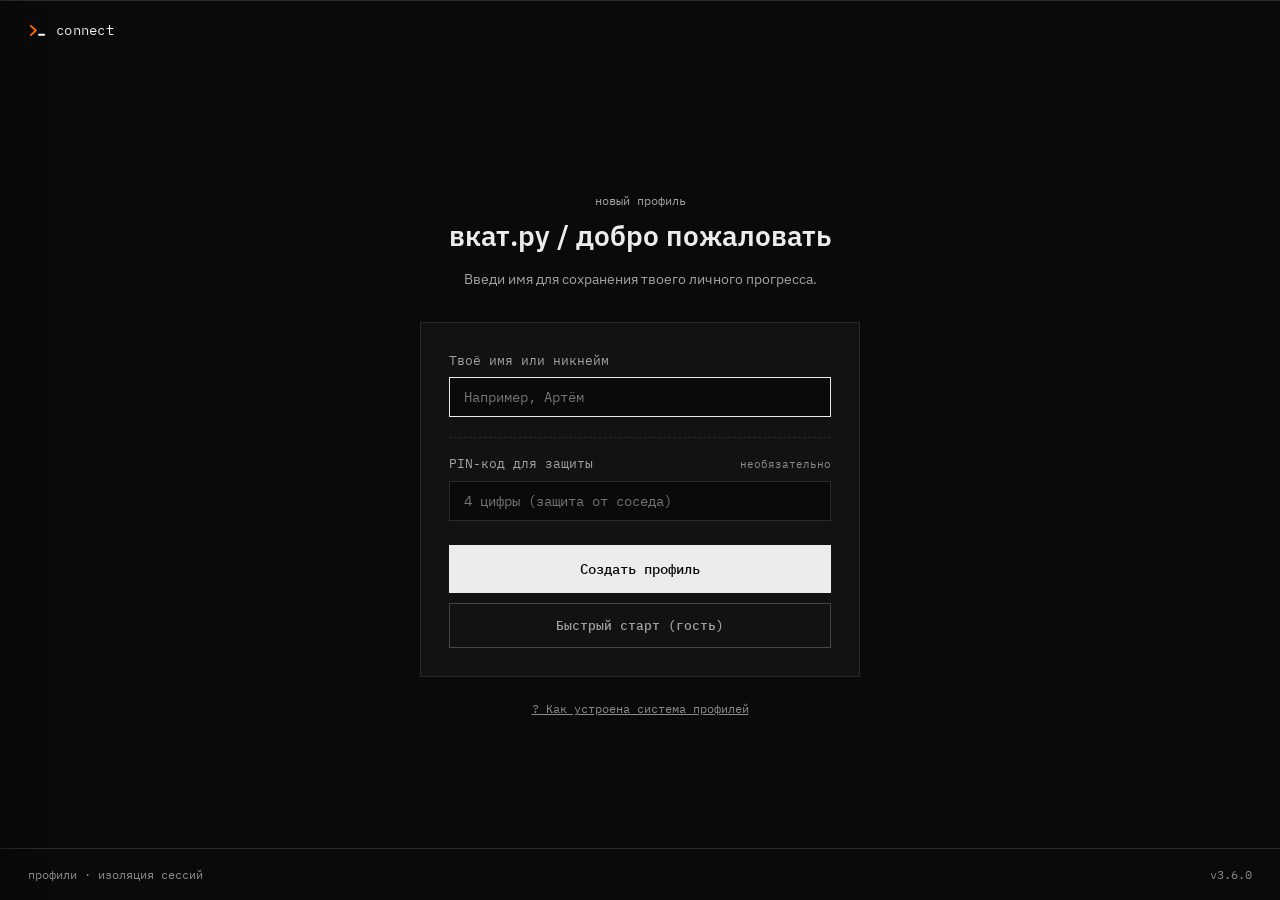
==== commit 3d85098e: "feat(kernel): единый манифест загрузки и service locator (issue #12) Проблема: добавление темы требо" ====
--- a/index.html
+++ b/index.html
@@ -948,9 +948,10 @@
               После шага 4 заведутся суточные часы: «+1 час» и «Автодень».</p>
             <div class="intro-visual" data-glyph="petDay"></div>
             <p><b>Клик по питомцу</b> — погладить (чуть-чуть настроения в подарок).</p>
-            <p>Кнопка <b>«Запустить»</b> — свободный запуск кода со строками ввода: там живёт испытание
-              <b>«Угадайка»</b> — Байт загадал число от 1 до 10, угадай его циклом <code>while</code> и <code>input()</code>.
-              Это и песочница: изменяй словарь <code>pet</code> — Байт на сцене отреагирует сразу.</p>
+            <p>После вылупления откроется «Словарь Байта»: три опыта с ключами и значениями и свободная песочница на живом питомце.</p>
+            <p>Кнопка <b>«Запустить»</b> — свободная песочница: управляй питомцем кодом прямо из редактора!
+              Вызывай <code>feed(pet)</code>, <code>play(pet)</code> или меняй словарь <code>pet</code> руками —
+              Байт на сцене тут же применит твои изменения.</p>
             <p>Питомец «спит в капсуле», пока ты не в сети: между сессиями статы бережно замораживаются —
               никакого мёртвого питомца после выходных.</p>
             <button type="button" id="btn-pet-enter-lab" class="life-btn">Войти в терариум →</button>
@@ -981,6 +982,11 @@
 
       <!-- Правая колонка: задание, глиф, редактор Python -->
       <section class="life-editor-panel" id="pet-editor-panel">
+        <nav class="pet-workspace-tabs" aria-label="Разделы Тамагочи">
+          <button type="button" id="pet-tab-lesson" class="pet-workspace-tab active" aria-selected="true">Сюжет · 4</button>
+          <button type="button" id="pet-tab-dictionary" class="pet-workspace-tab" aria-selected="false" disabled title="Откроется после вылупления Байта">Словарь Байта · 3</button>
+        </nav>
+        <div id="pet-lesson-view" class="pet-lesson-view">
         <div class="life-task-card">
           <h2 id="pet-task-title">Шаг 1: Искра жизни</h2>
           <div id="pet-glyph-slot" class="life-glyph-slot"></div>
@@ -1015,6 +1021,38 @@
             <textarea id="pet-stdin-input" class="pet-stdin-input" rows="3" spellcheck="false" placeholder="3&#10;7&#10;10"></textarea>
           </div>
         </div>
+        </div>
+        <section id="pet-dictionary-view" class="pet-dictionary-view" hidden aria-label="Лаборатория словаря Байта">
+          <div class="pet-dictionary-head">
+            <div><h2>Словарь Байта</h2><p>Меняй ключи и значения. Байт покажет результат на сцене.</p></div>
+            <span id="pet-dictionary-progress"></span>
+          </div>
+          <div class="pet-dictionary-options" id="pet-dictionary-options" role="group" aria-label="Опыты со словарём"></div>
+          <div class="pet-dictionary-task">
+            <h3 id="pet-dictionary-title"></h3><p id="pet-dictionary-description"></p>
+            <div id="pet-dictionary-hints" class="pet-dictionary-hints">
+              <div class="pet-dictionary-hint-head">
+                <span>НУЖНА ПОМОЩЬ?</span>
+                <button type="button" id="pet-dictionary-hint-toggle" aria-controls="pet-dictionary-hint-list" aria-expanded="false">Показать подсказку 1/3 →</button>
+              </div>
+              <div id="pet-dictionary-hint-list" class="pet-dictionary-hint-list" hidden></div>
+            </div>
+          </div>
+          <div class="life-code-wrapper pet-dictionary-editor">
+            <div class="life-editor-header"><span>словарь · python 3</span><span>Ctrl + Enter — запуск</span></div>
+            <div class="life-editor-container">
+              <div id="pet-dictionary-line-numbers" class="life-line-numbers" aria-hidden="true">1</div>
+              <pre id="pet-dictionary-highlight" class="editor-highlight life-editor-highlight" aria-hidden="true"></pre>
+              <textarea id="pet-dictionary-code" class="life-code-area" spellcheck="false" aria-label="Код словарного опыта"></textarea>
+              <div id="pet-dictionary-autocomplete" class="autocomplete-popup"></div>
+            </div>
+          </div>
+          <div class="pet-dictionary-actions">
+            <button type="button" id="pet-dictionary-run" class="life-btn">Проверить опыт</button>
+            <button type="button" id="pet-dictionary-reset" class="life-btn life-btn-ghost" hidden>Вернуть как было</button>
+          </div>
+          <div id="pet-dictionary-feedback" class="pet-dictionary-feedback" role="status" aria-live="polite"></div>
+        </section>
       </section>
     </main>
   </div>
@@ -1060,9 +1098,6 @@
   </script>
   <script src="assets/pyodide/pyodide.asm.js"></script>
   <script src="assets/pyodide/pyodide.js"></script>
-  <script src="app/version.js"></script>
-  <script src="app/storage.js"></script>
-  <script src="app/errors.js"></script>
 <script type="text/x-python" id="vkat-checker-python">
 import sys as _sys
 import io as _io
@@ -1584,68 +1619,23 @@
 </script>
 
 
-  <script src="app/checker.js"></script>
-
-  <!-- Этапы курса (подключаются до файлов тем) -->
-  <script src="content/stages.js"></script>
-
-  <!-- Файлы тем контента: раздел 1 "Начало" (start) -->
-  <script src="content/start/01-variables.js"></script>
-  <script src="content/start/02-conditions.js"></script>
-  <script src="content/start/03-loops.js"></script>
-  <script src="content/start/04-functions.js"></script>
-  <script src="content/start/05-lists-dicts.js"></script>
-  <script src="content/start/06-strings.js"></script>
-
-  <!-- Файлы тем контента: раздел 2 "Основной курс" (core) -->
-  <script src="content/core/01-functions.js"></script>
-  <script src="content/core/02-dicts.js"></script>
-  <script src="content/core/03-lists.js"></script>
-  <script src="content/core/04-tuples.js"></script>
-  <script src="content/core/05-strings-adv.js"></script>
-  <script src="content/core/06-loops-adv.js"></script>
-  <script src="content/core/07-nested-structures.js"></script>
-  <script src="content/core/08-exceptions.js"></script>
-  <script src="content/core/11-code-style.js"></script>
-  <script src="content/practice/l2-algorithms.js"></script>
-  <script src="content/practice/l2-io-input.js"></script>
-
-  <!-- База конструкций и подсказки по коду в теории -->
-  <script src="content/cheatsheet.js"></script>
-  <script src="content/projects/life/tasks.js"></script>
-  <script src="content/projects/pet/tasks.js"></script>
-  <script src="app/code-hints.js"></script>
-
-  <!-- Интеллектуальный редактор (IntelliSense и парные скобки) -->
-  <script src="app/autocomplete.js"></script>
-  <!-- Схемы-иллюстрации к темам -->
-  <script src="app/glyphs.js"></script>
-  <!-- Подсветка синтаксиса Python (VS Code Dark+) -->
-  <script src="app/highlighter.js"></script>
-
-  <!-- Экран профилей и система входа -->
-  <script src="app/profiles.js"></script>
-  <!-- Рендереры типов учебных элементов и UI курса -->
-  <script src="app/renderers.js"></script>
-  <!-- Логика проверки заданий (code / predict / quiz) -->
-  <script src="app/checkers.js"></script>
-
-  <!-- Телеметрия CONNECT (no-op без endpoint'а; см. FEATURES/CONNECT-PROTOCOL.md) -->
-  <script src="app/connect.js"></script>
-  <!-- Удалённая помощь преподавателя -->
-  <script src="app/help.js"></script>
-
-  <!-- Интерактивная выпуклая сетка Antigravity (Grid Warp) -->
-  <script src="app/grid-warp.js"></script>
-  <script src="app/life-renderer.js"></script>
-  <script src="app/pet-art.js"></script>
-  <script src="app/pet-renderer.js"></script>
-
-  <!-- Свободная песочница Python (Playground) -->
-  <script src="app/sandbox.js"></script>
-
-  <!-- Оркестратор приложения (инициализация, навигация, состояние) -->
-  <script src="app/app.js"></script>
+  <!-- Весь код приложения грузится из манифеста (Zero-build Convention Loader,
+       issue #12): контентные скрипты и app-модули в фиксированном порядке.
+       document.write даёт parser-вставленные теги — синхронный порядок
+       исполнения и совместимость с file:// (как и file://-бутстрап выше). -->
+  <script src="content/manifest.js"></script>
+  <script>
+    (function () {
+      var m = window.VKAT_MANIFEST;
+      if (!m) {
+        throw new Error('[vkat-boot] content/manifest.js не загрузился — список скриптов недоступен');
+      }
+      var all = m.content.concat(m.app);
+      for (var i = 0; i < all.length; i++) {
+        document.write('<script src="' + all[i] + '"><\/script>');
+      }
+    })();
+  </script>
 
 </body>
 
--- a/app/styles.css
+++ b/app/styles.css
@@ -2652,6 +2652,17 @@
   width: min(100%, 300px);
   height: auto;
 }
+
+/* Воздух в тексте слайдов терариума (правило пользователя: текст дышит) */
+#pet-intro-view .intro-slide { gap: 26px; }
+#pet-intro-view .intro-slide h2 { margin: 0 0 4px; }
+#pet-intro-view .intro-slide p {
+  margin: 0;
+  line-height: 1.7;
+  max-width: 58ch;
+}
+#pet-intro-view .intro-visual { padding: 12px 0 22px; }
+#pet-intro-view .life-btn { margin-top: 12px; }
 
 .pet-stdin-row {
   display: flex;
--- a/app/pet-art.css
+++ b/app/pet-art.css
@@ -34,10 +34,11 @@
 .pet-open, .pet-lids, .pet-dots, .pet-smile { transition: opacity .22s ease; }
 .pet-lids, .pet-dots { opacity: 0; }
 .pet-blink, .pet-chew, .pet-zzz text { transform-box: fill-box; transform-origin: center; }
+.pet-gaze { transition: transform .14s ease-out; }
 .pet-shell, .pet-crack, .pet-eye-star, .pet-zzz, .pet-bowl, .pet-sparks, .pet-crumb,
 .pet-chew, .pet-egg .pet-actor { display: none; }
 .pet-bubble { display: flex; align-items: baseline; gap: .55em; border-bottom: 1px solid var(--border); font-size: 14px; }
-.pet-bubble i { width: .5em; height: .9em; background: var(--brand-orange); margin-left: -.35em; animation: pet-cursor 1.3s steps(1,end) infinite; }
+.pet-bubble i { width: .5em; height: .6em; height: 1cap; background: var(--brand-orange); margin-left: -.35em; align-self: baseline; animation: pet-cursor 1.3s steps(1,end) infinite; }
 .pet-stats { display: grid; gap: 12px; padding-block: 20px 16px; }
 .pet-stat { position: relative; display: grid; align-items: center; grid-template-columns: 8em minmax(12px,1fr) 4ch; gap: 14px; font-size: 12px; }
 .pet-stat > span:last-child { text-align: right; font-variant-numeric: tabular-nums; }
@@ -51,7 +52,7 @@
   font: 500 13px var(--font-mono); border: 1px solid var(--border-strong); background: var(--bg-panel); color: var(--text); min-height: 46px; cursor: pointer;
 }
 .pet-actions button { display: flex; align-items: center; justify-content: center; gap: 7px; line-height: 1; white-space: nowrap; }
-.pet-actions svg { display: block; width: 16px; height: 16px; flex: none; fill: none; stroke: currentColor; stroke-width: 1.4; }
+.pet-actions svg { display: block; width: 16px; height: 16px; flex: none; fill: none; stroke: currentColor; stroke-width: 1.4; transform: translateY(-1.5px); }
 .pet-actions button:hover:enabled, .pet-preview button:hover:enabled { border-color: var(--brand-orange); }
 .pet-actions button:focus-visible, .pet-preview :is(select,button):focus-visible { outline: 2px solid var(--brand-orange); outline-offset: 2px; }
 .pet-actions button:disabled, .pet-preview button:disabled { color: var(--text-dim); cursor: default; }
@@ -195,3 +196,63 @@
   #screen-pet .life-action-buttons .life-btn { flex: 1; min-width: 0; }
   #screen-pet .pet-stat { grid-template-columns: 7.5em minmax(12px,1fr) 4ch; gap: 10px; }
 }
+
+.pet-workspace-tabs { display: flex; gap: 4px; border-bottom: 1px solid var(--border); }
+.pet-card-lab-btn { background: var(--bg-panel); color: var(--text); border: 1px solid var(--border-strong); }
+.pet-card-lab-btn:disabled { opacity: .5; cursor: default; }
+.pet-workspace-tab {
+  min-height: 40px; padding: 8px 16px; border: 0; border-bottom: 2px solid transparent;
+  background: transparent; color: var(--text-muted); font: 12px var(--font-mono); cursor: pointer;
+}
+.pet-workspace-tab.active { color: var(--text); border-bottom-color: var(--brand-orange); }
+.pet-workspace-tab:disabled { opacity: .45; cursor: default; }
+.pet-workspace-tab:focus-visible, .pet-dictionary-options button:focus-visible,
+.pet-dictionary-actions button:focus-visible { outline: 2px solid var(--brand-orange); outline-offset: 2px; }
+.pet-lesson-view { display: flex; flex-direction: column; gap: 18px; }
+.pet-lesson-view[hidden], .pet-dictionary-view[hidden] { display: none; }
+.pet-dictionary-view { display: flex; flex-direction: column; gap: 18px; }
+.pet-dictionary-head { display: flex; justify-content: space-between; align-items: baseline; gap: 16px; }
+.pet-dictionary-head h2 { font-size: 22px; line-height: 1.25; }
+.pet-dictionary-head p, .pet-dictionary-task p { color: var(--text-muted); font-size: 14px; line-height: 1.55; margin-top: 7px; }
+#pet-dictionary-progress { color: var(--brand-orange); font: 12px var(--font-mono); white-space: nowrap; }
+.pet-dictionary-options { display: grid; grid-template-columns: repeat(2, minmax(0, 1fr)); gap: 8px; }
+.pet-dictionary-options button {
+  min-height: 46px; padding: 9px 12px; text-align: left; color: var(--text-muted);
+  background: var(--bg-panel); border: 1px solid var(--border); font: 12px var(--font-mono); cursor: pointer;
+}
+.pet-dictionary-options button.active { border-color: var(--brand-orange); color: var(--text); }
+.pet-dictionary-task { border: 1px solid var(--border); background: var(--bg-panel); padding: 20px; }
+.pet-dictionary-task h3 { font-size: 17px; }
+.pet-dictionary-hints { margin-top: 18px; padding-top: 15px; border-top: 1px dashed var(--border); }
+.pet-dictionary-hint-head { display: flex; align-items: center; justify-content: space-between; gap: 12px; }
+.pet-dictionary-hint-head > span { color: var(--text-dim); font: 11px var(--font-mono); letter-spacing: .08em; }
+.pet-dictionary-hint-head button {
+  padding: 7px 0 7px 12px; border: 0; background: transparent; color: var(--brand-orange);
+  font: 12px var(--font-mono); text-align: right; cursor: pointer;
+}
+.pet-dictionary-hint-head button:hover { color: var(--text); }
+.pet-dictionary-hint-head button:focus-visible { outline: 2px solid var(--brand-orange); outline-offset: 3px; }
+.pet-dictionary-hint-list { display: grid; gap: 8px; margin-top: 12px; }
+.pet-dictionary-hint-list[hidden] { display: none; }
+.pet-dictionary-hint-item { padding: 13px 15px; border: 1px solid var(--border); border-left: 2px solid var(--brand-orange); background: var(--bg); }
+.pet-dictionary-hint-meta { color: var(--brand-orange); font: 11px var(--font-mono); letter-spacing: .04em; }
+.pet-dictionary-hint-item p { margin: 8px 0 0; color: var(--text); font-size: 13px; line-height: 1.6; }
+.pet-dictionary-hint-item pre { margin: 10px 0 0; padding: 10px 12px; overflow-x: auto; border: 1px solid var(--border); color: var(--text); background: var(--bg-panel-alt); font: 12px/1.6 var(--font-mono); white-space: pre-wrap; }
+.pet-dictionary-editor { height: clamp(260px, 39vh, 430px); }
+#pet-dictionary-code {
+  position: relative; z-index: 1; flex: 1; width: 100%; height: 100%; padding: 16px;
+  background: transparent; color: transparent; caret-color: var(--text); border: 0;
+  font: 14px/1.75 var(--font-mono); resize: none; outline: none;
+  tab-size: 4; white-space: pre-wrap; word-break: break-word;
+}
+#pet-dictionary-code::selection { background: color-mix(in srgb, var(--text) 22%, transparent); color: transparent; }
+.pet-dictionary-actions { display: flex; flex-wrap: wrap; gap: 10px; }
+.pet-dictionary-feedback { min-height: 24px; color: var(--text-muted); font: 12px/1.5 var(--font-mono); white-space: pre-wrap; overflow-wrap: anywhere; }
+.pet-dictionary-feedback.error { color: var(--error); }
+@media (max-width: 520px) {
+  .pet-workspace-tab { padding-inline: 12px; }
+  .pet-dictionary-head { flex-wrap: wrap; }
+  .pet-dictionary-options { grid-template-columns: 1fr; }
+  .pet-dictionary-editor { min-height: 210px; }
+  .pet-dictionary-hint-head { align-items: flex-start; }
+}
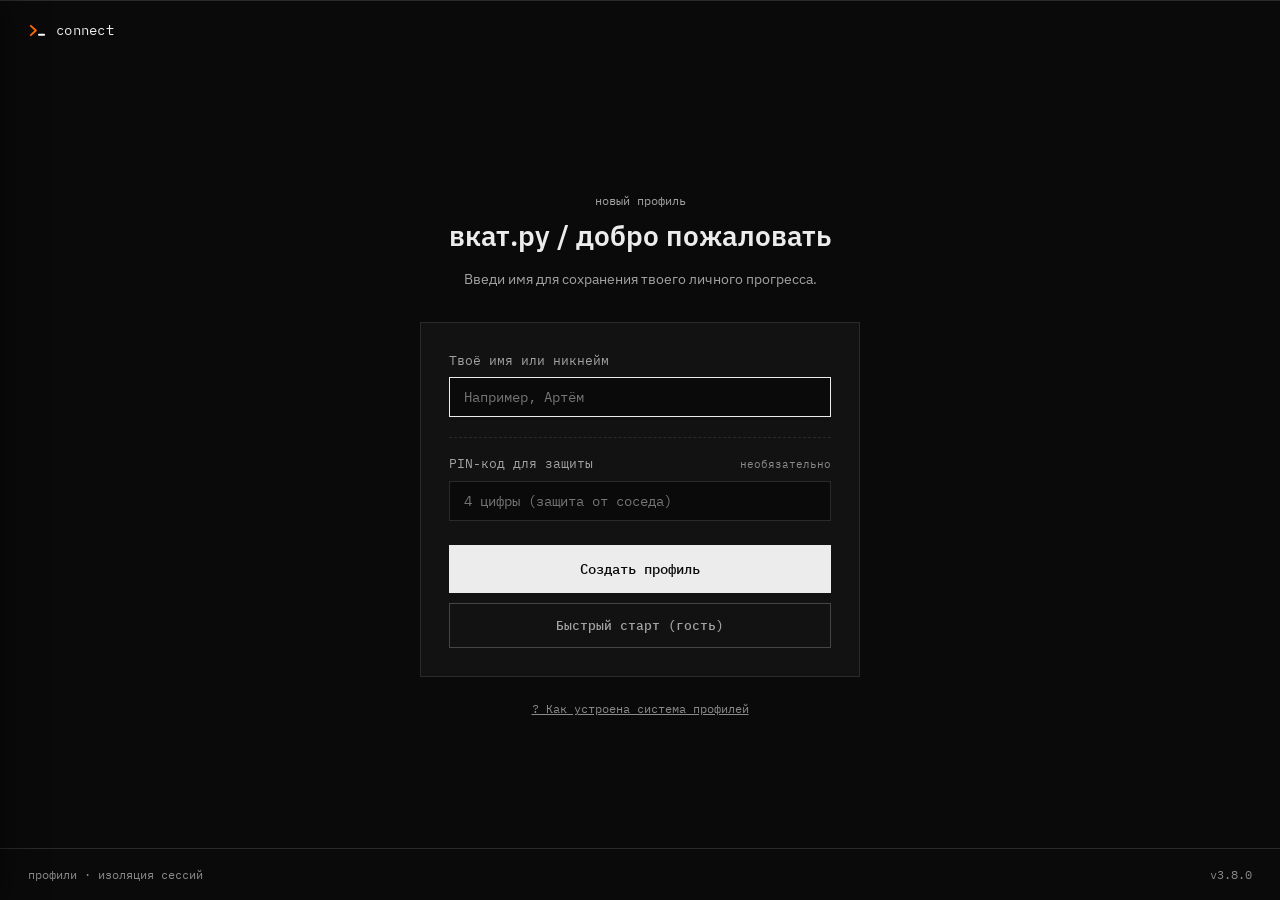
==== commit 0cd146a1: "Release v3.8.0 with guided matrix lessons" ====
--- a/index.html
+++ b/index.html
@@ -219,6 +219,7 @@
         </div>
         <button id="btn-tree-start" class="btn-tree-toggle" title="Оглавление курса">дерево тем</button>
       </div>
+      <button type="button" id="btn-guided-start" class="btn-tree-toggle">Разборы</button>
       <div id="start-user-badge" class="topbar-user" title="Активный профиль">
         <span id="start-user-name" class="user-name"></span>
         <button id="btn-start-switch-profile" class="btn-switch-profile">сменить</button>
@@ -227,9 +228,8 @@
     <div class="start-center">
       <div class="kicker">Платформа CONNECT</div>
       <h1 id="start-heading"><span class="heading-prompt">&gt;</span> <span id="start-typewriter">Пишешь код — сразу видишь результат</span></h1>
-      <p class="start-sub">Три модуля: экспресс-вкат, углублённая практика, практикум — и большой пет-проект
-        Alife-System соседним экраном, по стрелке. Без лекций и воды — честное исполнение в браузере без сервера и
-        интернета.</p>
+      <p class="start-sub">Для самостоятельной работы выбери «Начало», «Основной курс» или «Практикум».
+        На паре открой «Разборы». Пет-проекты доступны по стрелке.</p>
 
       <!-- Карточки модулей курса; стрелки по бокам ведут на витрину пет-проектов -->
       <div class="modules-carousel">
@@ -1623,7 +1623,7 @@
        issue #12): контентные скрипты и app-модули в фиксированном порядке.
        document.write даёт parser-вставленные теги — синхронный порядок
        исполнения и совместимость с file:// (как и file://-бутстрап выше). -->
-  <script src="content/manifest.js"></script>
+  <script src="content/manifest.js?v=guided-1"></script>
   <script>
     (function () {
       var m = window.VKAT_MANIFEST;
@@ -1632,7 +1632,7 @@
       }
       var all = m.content.concat(m.app);
       for (var i = 0; i < all.length; i++) {
-        document.write('<script src="' + all[i] + '"><\/script>');
+        document.write('<script src="' + all[i] + '?v=guided-1"><\/script>');
       }
     })();
   </script>
--- a/app/styles.css
+++ b/app/styles.css
@@ -73,6 +73,19 @@
   gap: 16px;
 }
 
+#screen-start .topbar {
+  display: grid;
+  grid-template-columns: 1fr auto 1fr;
+}
+#btn-guided-start { justify-self: center; }
+#start-user-badge { justify-self: end; }
+@media (max-width: 640px) {
+  #screen-start .topbar { grid-template-columns: 1fr auto; }
+  #btn-guided-start { grid-row: 2; grid-column: 1 / -1; }
+  #start-user-badge { grid-row: 1; grid-column: 2; }
+  #screen-start .topbar-brand { flex-wrap: wrap; }
+}
+
 .btn-tree-toggle {
   font-family: var(--font-mono);
   font-size: 12px;
@@ -1323,6 +1336,12 @@
 
 .stage-cards {
   display: contents;
+}
+
+/* В неполном ряду карточки модулей остаются по центру. */
+@media (min-width: 769px) {
+  #screen-start .start-modules-grid { display: flex; flex-wrap: wrap; }
+  #stage-cards > .stage-card { flex: 1 1 280px; max-width: 340px; }
 }
 
 /* Витрина пет-проектов (#screen-projects) */
